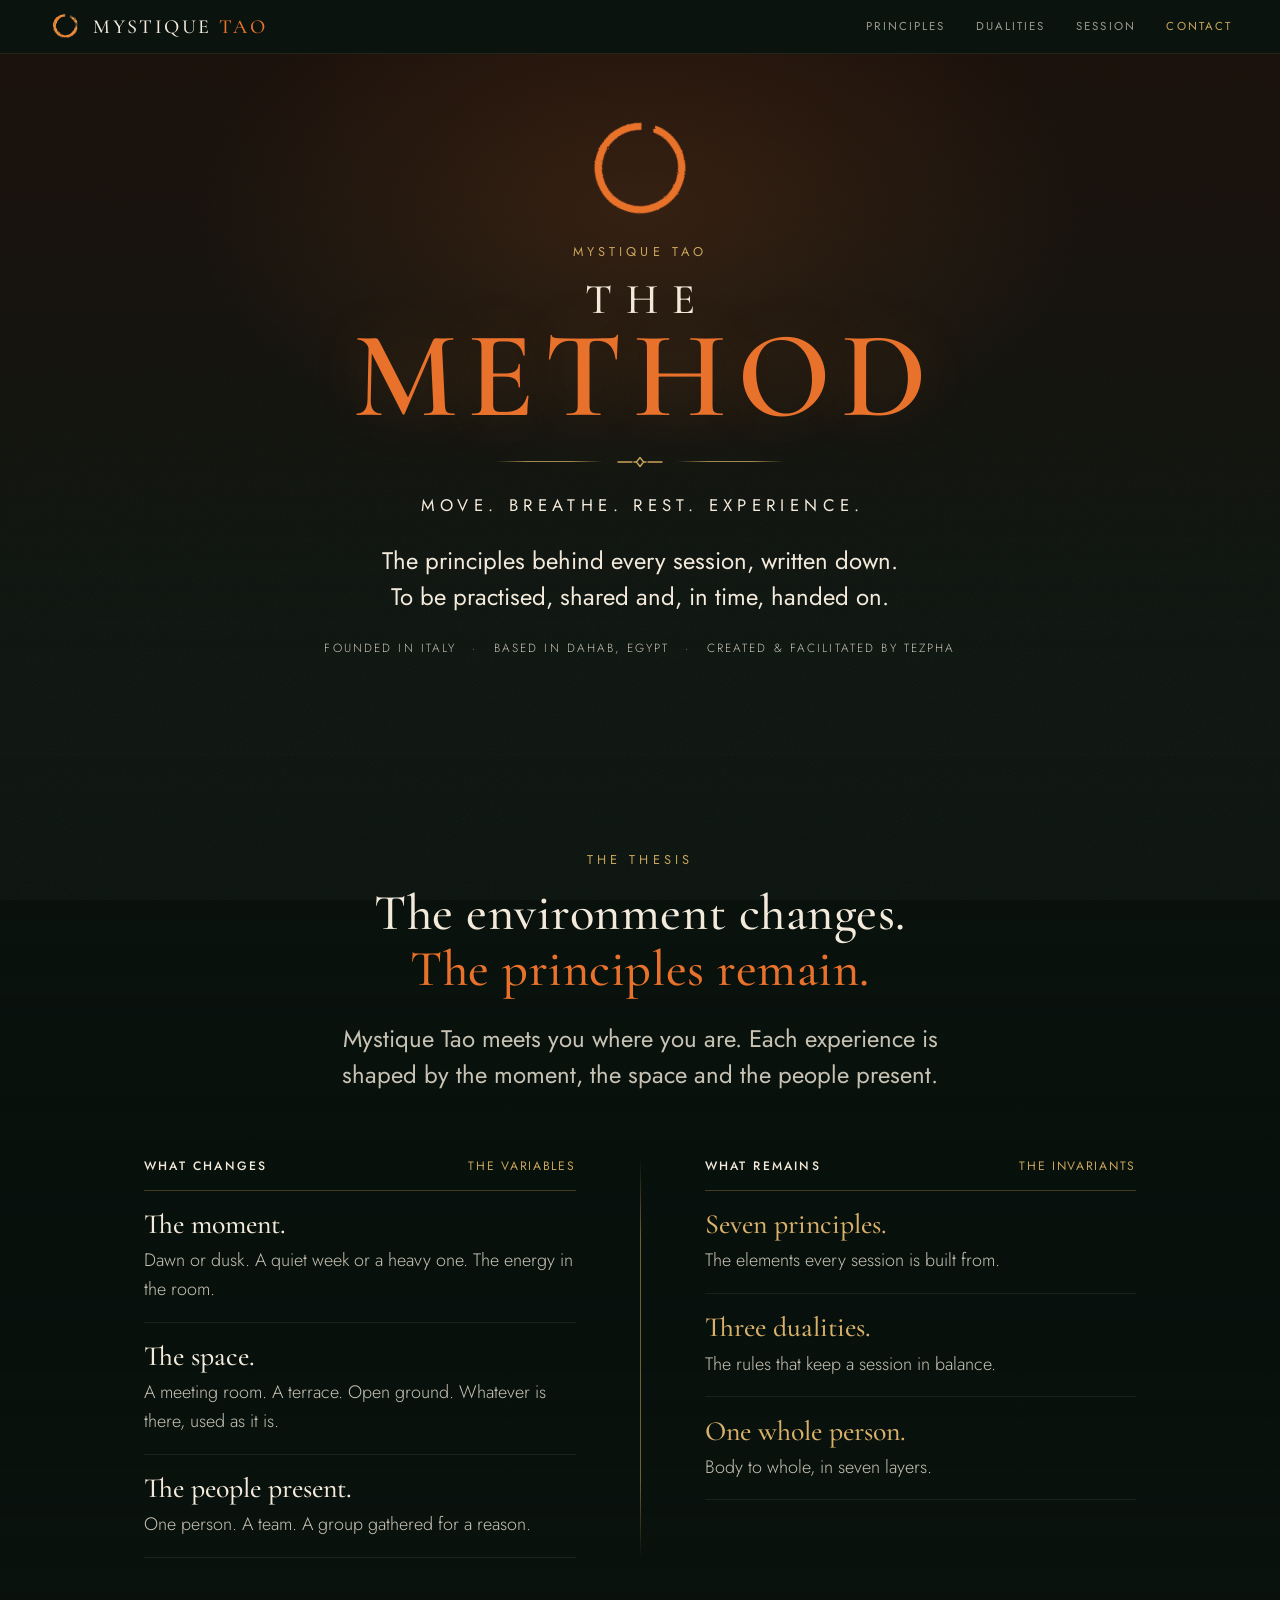
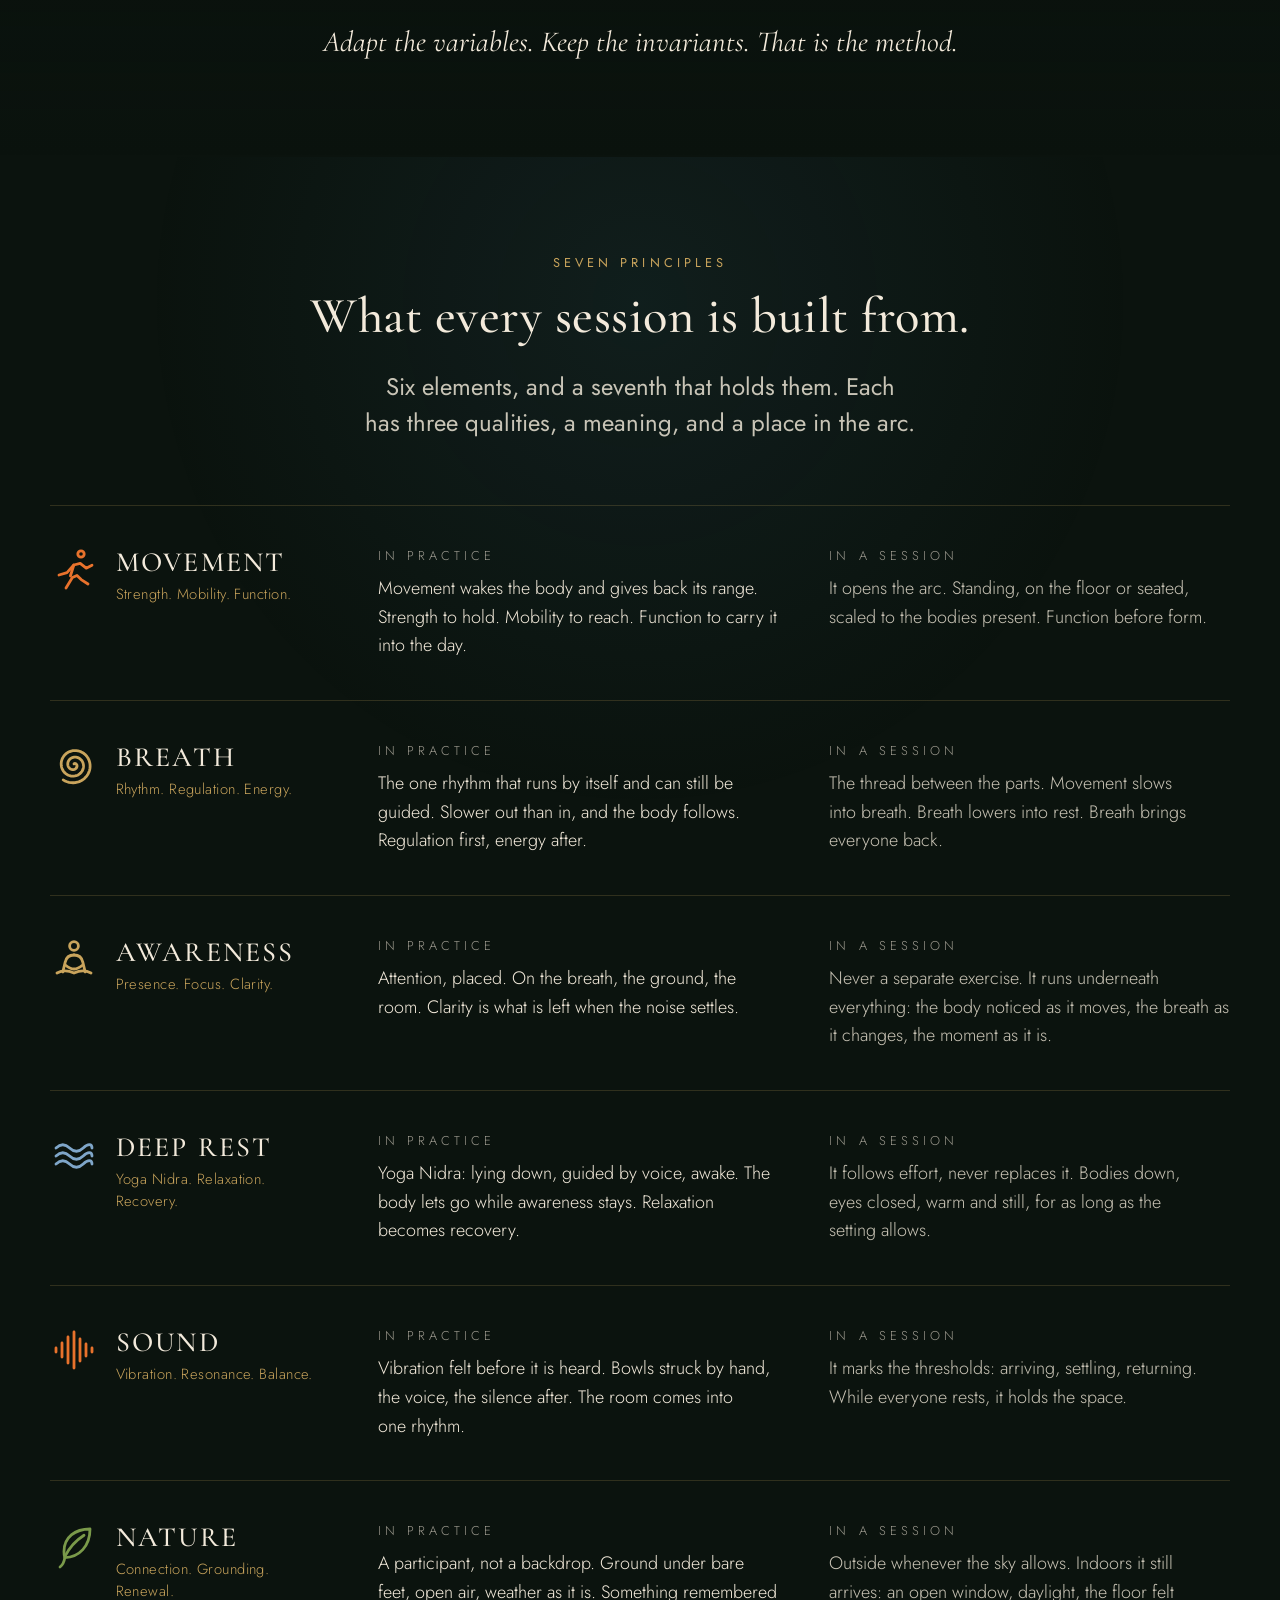
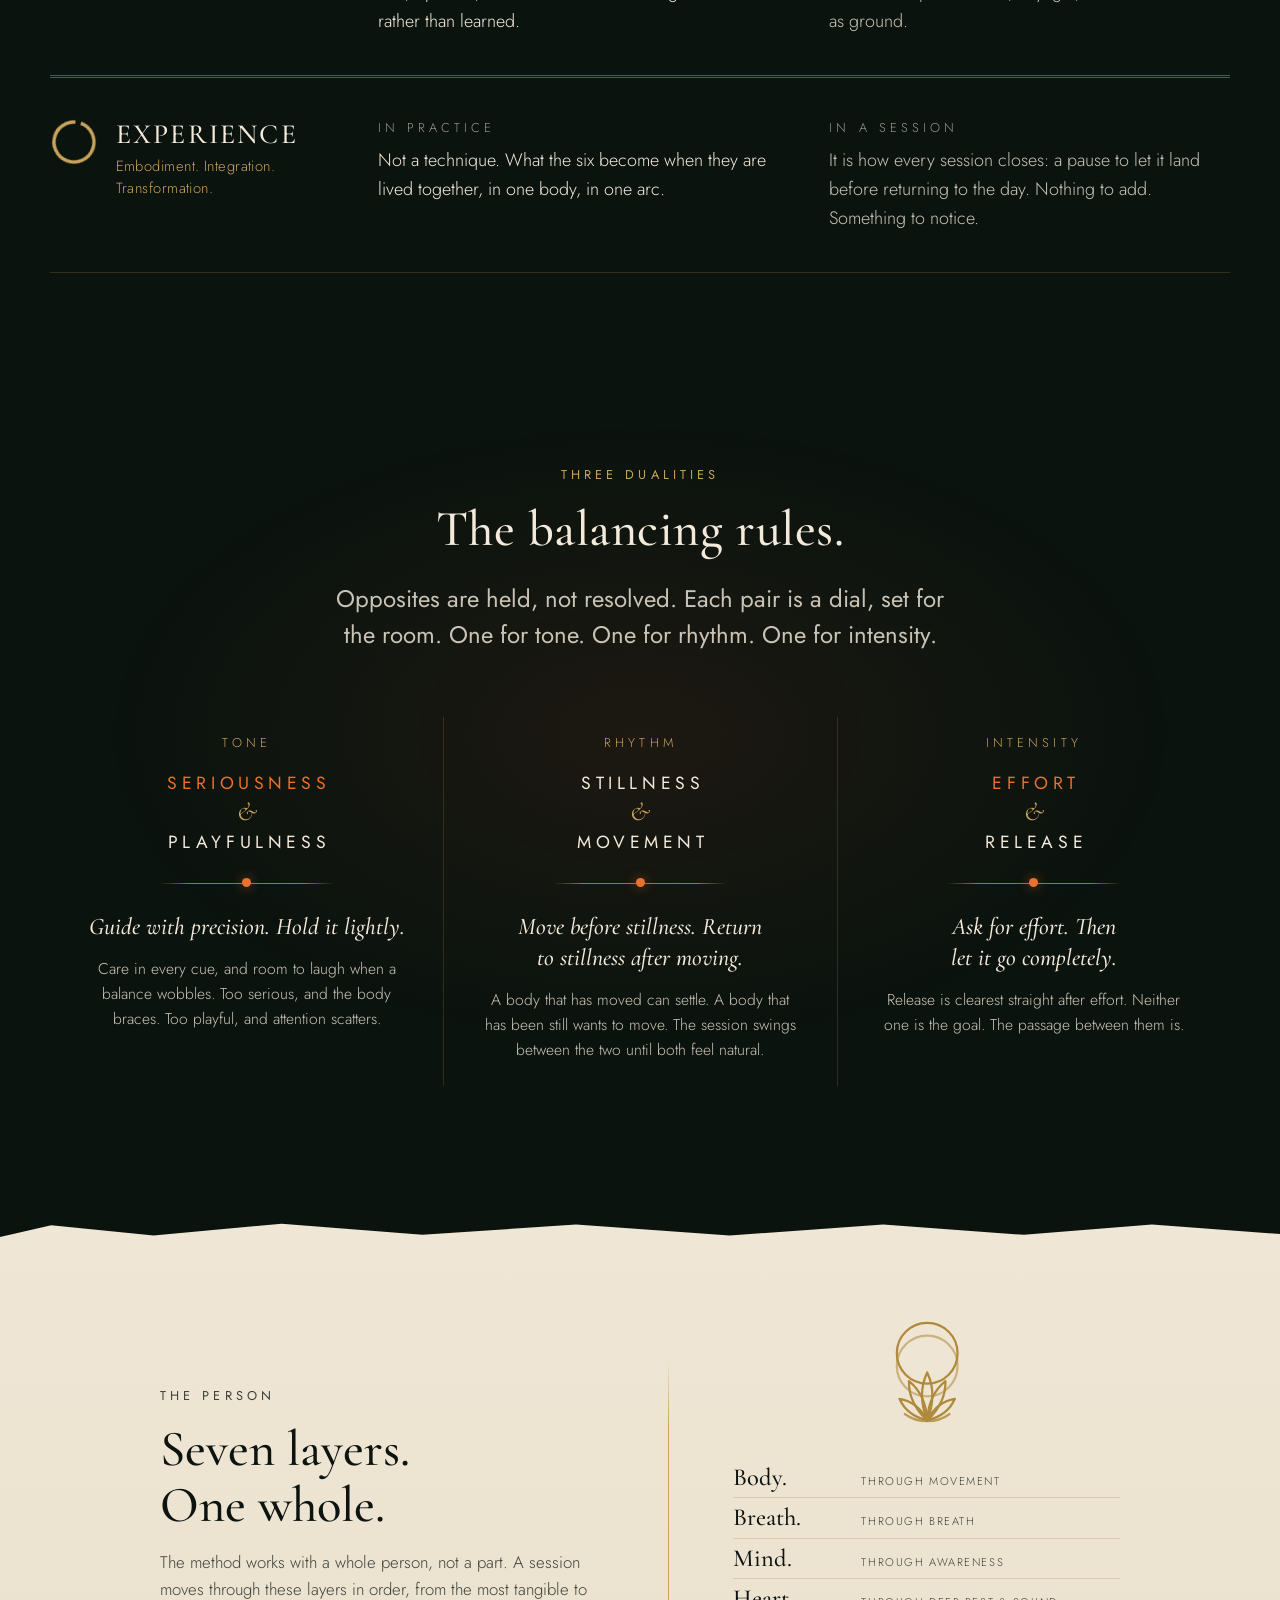
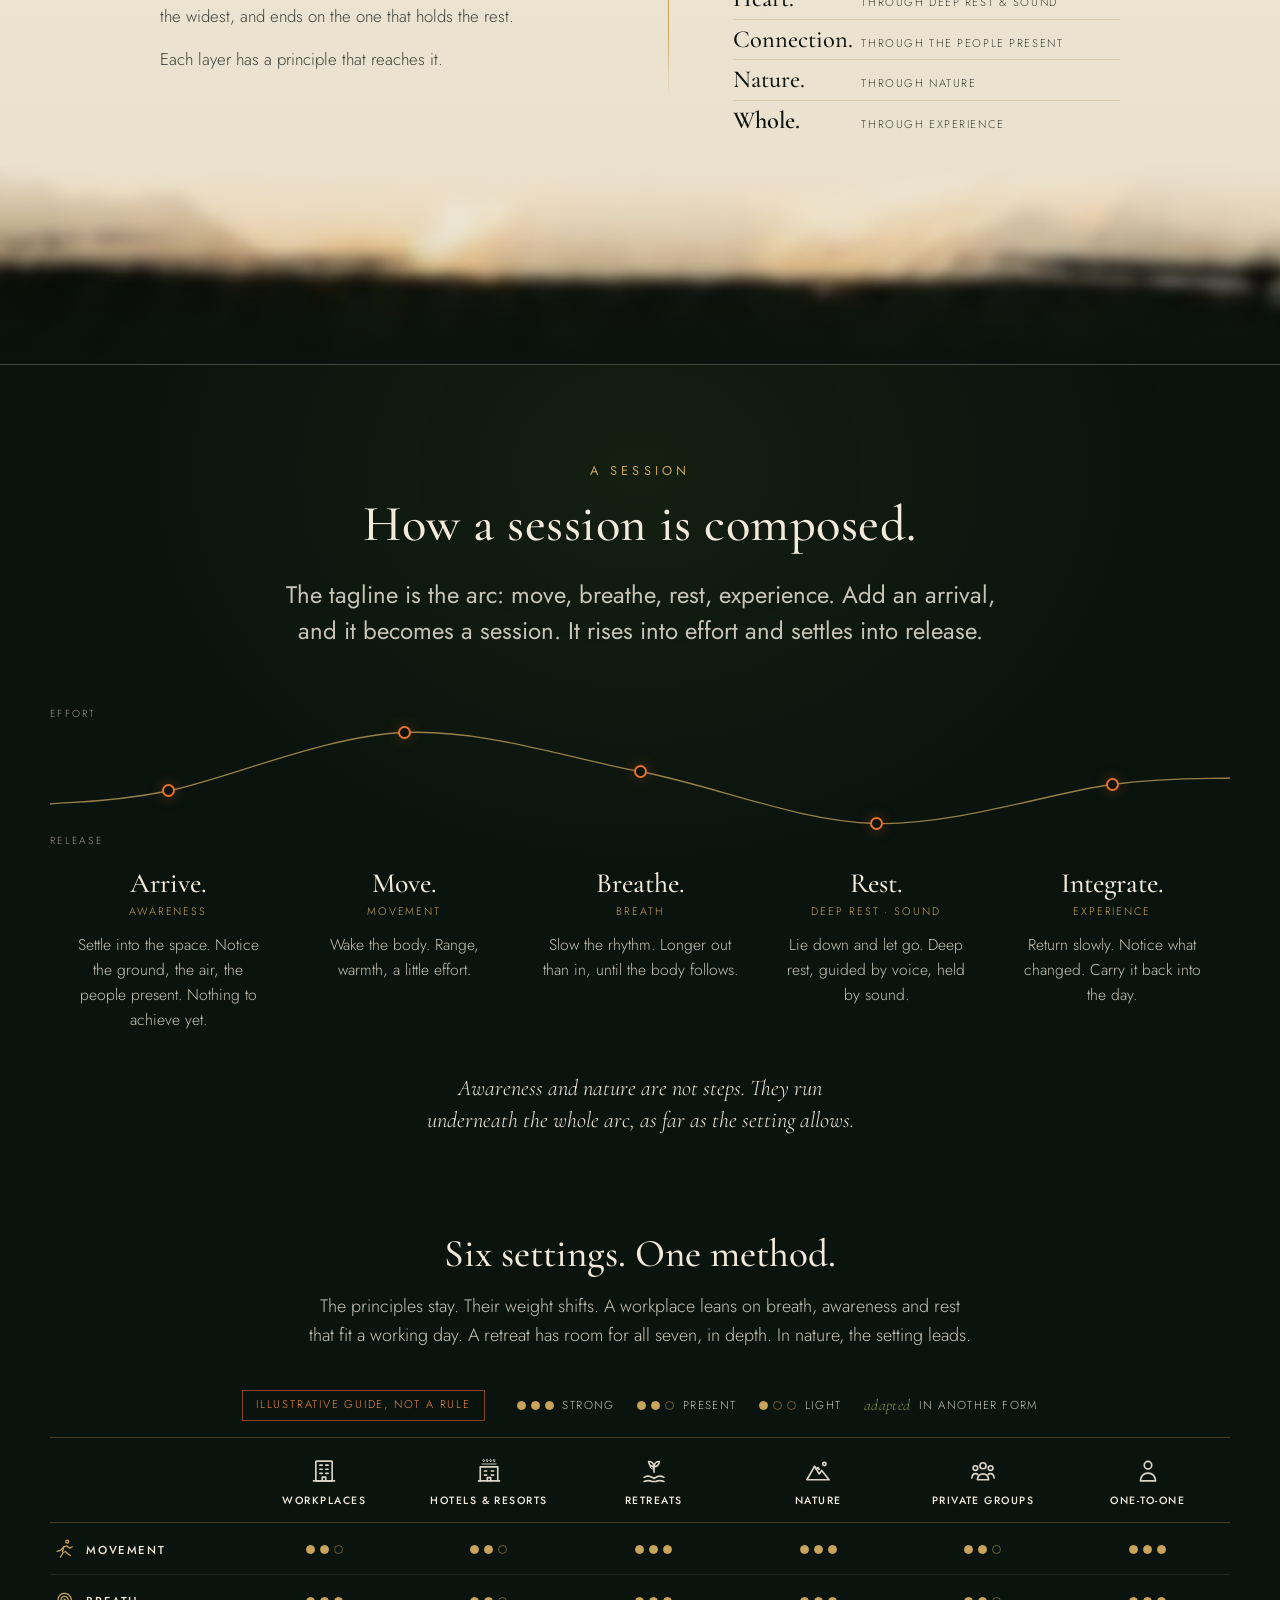
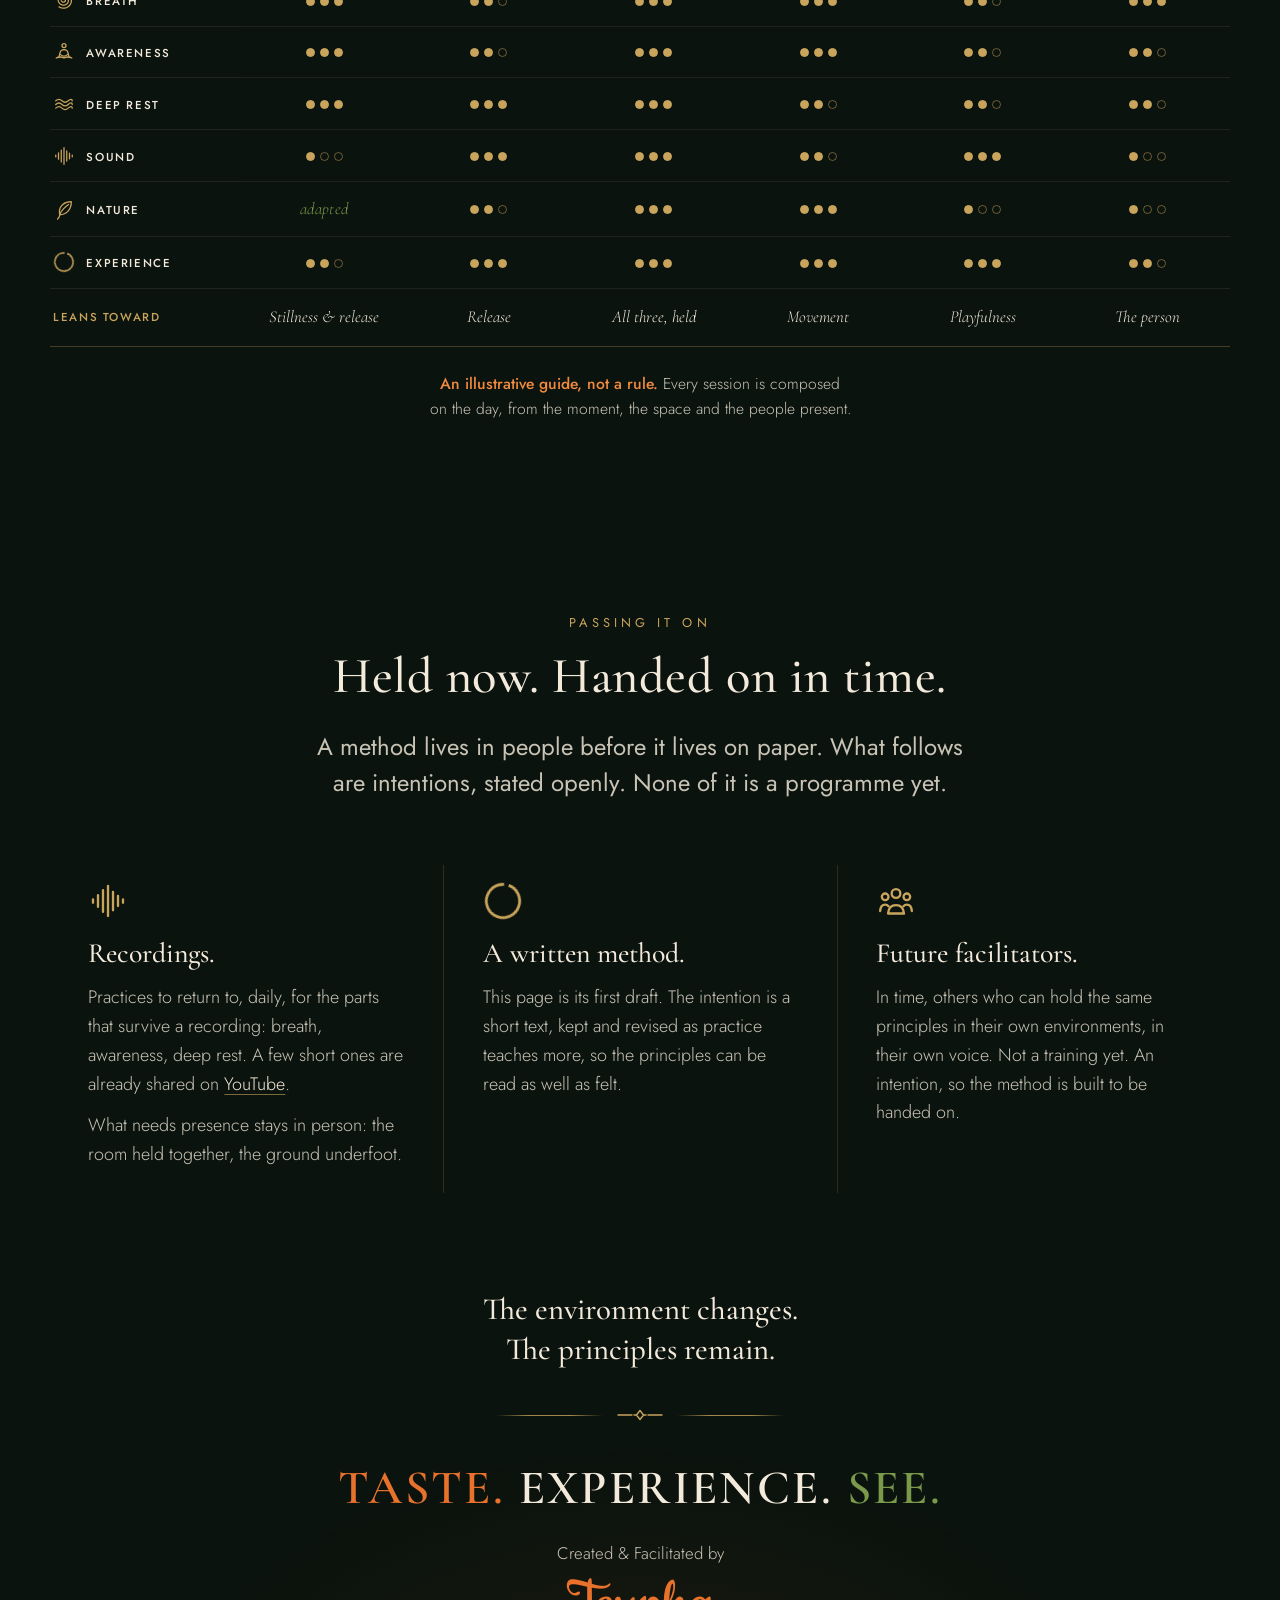
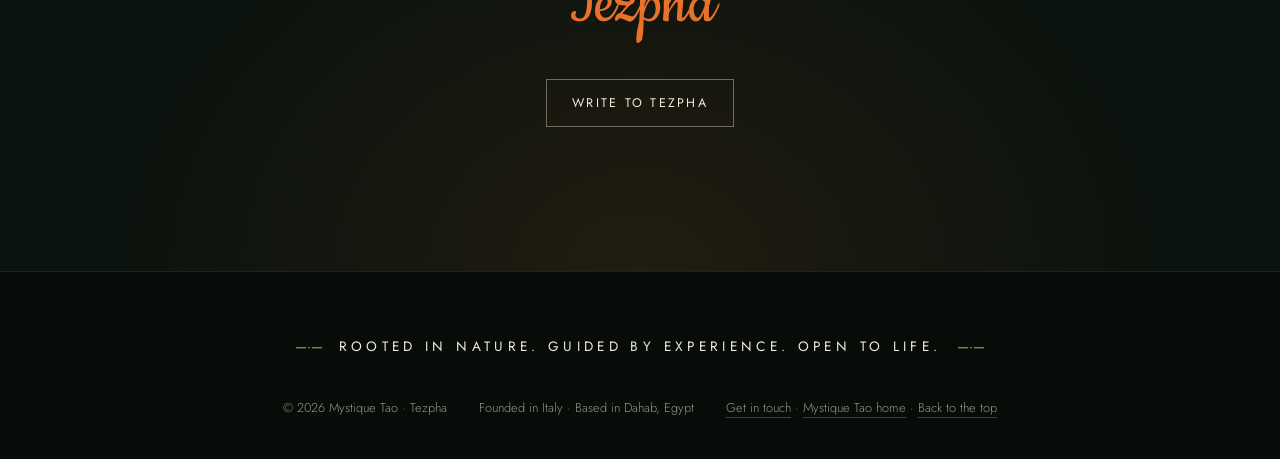
==== method.html @ 6bc9ceb0 "Add The Method page: principles, balancing rules, session arc, 7x6 guide Co-Authored-By: Claude Opus" ====
<!doctype html>
<html lang="en">
<head>
  <meta charset="utf-8">
  <meta name="viewport" content="width=device-width, initial-scale=1">
  <title>The Mystique Tao Method</title>
  <meta name="description" content="The Mystique Tao method: seven principles, three dualities, one whole person, and how a session is composed across six settings. Created and facilitated by Tezpha.">
  <meta name="theme-color" content="#0d1410">
  <link rel="canonical" href="https://the-yellow-thing.github.io/tezfa/method.html">
  <meta property="og:type" content="article">
  <meta property="og:title" content="The Mystique Tao Method">
  <meta property="og:description" content="The environment changes. The principles remain. Seven principles, three dualities, one whole person.">
  <meta property="og:image" content="https://the-yellow-thing.github.io/tezfa/assets/img/teaser-poster.jpg">
  <meta property="og:image:alt" content="Mystique Tao teaser poster: Move. Breathe. Rest. Experience.">
  <meta property="og:url" content="https://the-yellow-thing.github.io/tezfa/method.html">
  <meta name="twitter:card" content="summary_large_image">
  <link rel="icon" href="assets/img/enso-mark.png" type="image/png">
  <link rel="apple-touch-icon" href="assets/img/enso-mark.png">
  <link rel="preconnect" href="https://fonts.googleapis.com">
  <link rel="preconnect" href="https://fonts.gstatic.com" crossorigin>
  <link rel="stylesheet" href="https://fonts.googleapis.com/css2?family=Cormorant+Garamond:ital,wght@0,400;0,500;0,600;1,400;1,500&family=Jost:wght@300;400;500&family=Cookie&display=swap">
  <link rel="stylesheet" href="assets/tokens.css">
  <link rel="stylesheet" href="assets/css/site.css">
  <link rel="stylesheet" href="assets/css/method.css">
</head>
<body class="page-method">
<svg xmlns="http://www.w3.org/2000/svg" class="sprite" aria-hidden="true" focusable="false">
  <defs>
    <filter id="enso-brush" x="-10%" y="-10%" width="120%" height="120%"><feTurbulence type="fractalNoise" baseFrequency=".9" numOctaves="2" seed="3" result="n"/><feDisplacementMap in="SourceGraphic" in2="n" scale="5" xChannelSelector="R" yChannelSelector="G"/></filter>
    <!-- Mystique Tao line-icon set. 24x24 grid, 1.4px strokes, currentColor. Thin, calm, hand-drawn-adjacent. -->
    <style>.i{fill:none;stroke:currentColor;stroke-width:1.4;stroke-linecap:round;stroke-linejoin:round}</style>
  </defs>
  <!-- Logo mark: the poster's enso — a near-uniform dry-brush ring, blunt ends, short gap at 12–1 o'clock -->
  <symbol id="enso-mark" viewBox="0 0 240 240">
    <circle cx="120" cy="120" r="100" fill="none" stroke="currentColor" stroke-width="17" stroke-linecap="butt" stroke-dasharray="596 100" transform="rotate(-70 120 120)" filter="url(#enso-brush)"/>
  </symbol>
  <!-- Photo ring: the tapered brush stroke painted around the three photographs -->
  <symbol id="enso-shape" viewBox="0 0 240 240">
    <path d="M166.8 32.0 L169.4 32.4 L171.9 33.2 L174.4 34.0 L176.9 35.0 L179.3 36.0 L181.7 37.1 L184.1 38.3 L186.5 39.5 L188.8 40.9 L190.9 42.5 L193.0 44.1 L195.0 45.9 L197.0 47.7 L198.9 49.5 L200.8 51.4 L202.7 53.4 L204.4 55.4 L206.2 57.4 L207.8 59.6 L209.4 61.7 L211.0 63.9 L212.5 66.2 L213.9 68.5 L215.3 70.8 L216.6 73.2 L217.8 75.6 L219.0 78.0 L220.1 80.5 L221.1 83.0 L222.1 85.6 L223.0 88.1 L223.8 90.7 L224.5 93.4 L225.2 96.0 L225.8 98.6 L226.4 101.3 L226.8 104.0 L227.2 106.7 L227.6 109.4 L227.9 112.1 L228.1 114.8 L228.2 117.6 L228.3 120.3 L228.4 123.0 L228.4 125.8 L228.3 128.5 L228.2 131.2 L228.0 134.0 L227.8 136.7 L227.5 139.5 L227.2 142.2 L226.9 145.0 L226.4 147.7 L225.9 150.5 L225.4 153.2 L224.8 156.0 L224.1 158.7 L223.4 161.4 L222.5 164.1 L221.6 166.8 L220.7 169.5 L219.6 172.1 L218.5 174.7 L217.2 177.3 L215.9 179.8 L214.5 182.3 L213.0 184.7 L211.4 187.1 L209.7 189.4 L207.9 191.6 L206.0 193.8 L204.1 195.9 L202.0 197.9 L199.9 199.8 L197.7 201.7 L195.5 203.4 L193.2 205.1 L190.8 206.7 L188.4 208.2 L186.0 209.6 L183.5 210.9 L181.0 212.2 L178.4 213.4 L175.9 214.5 L173.3 215.6 L170.7 216.6 L168.1 217.5 L165.5 218.4 L162.8 219.2 L160.2 220.0 L157.6 220.8 L155.0 221.5 L152.3 222.1 L149.7 222.7 L147.1 223.3 L144.4 223.9 L141.8 224.4 L139.1 224.9 L136.5 225.3 L133.8 225.7 L131.2 226.0 L128.5 226.3 L125.8 226.6 L123.1 226.8 L120.4 226.9 L117.7 227.0 L115.0 227.0 L112.3 226.9 L109.6 226.8 L106.9 226.6 L104.2 226.4 L101.5 226.0 L98.8 225.6 L96.1 225.1 L93.5 224.6 L90.8 223.9 L88.2 223.2 L85.6 222.4 L83.0 221.6 L80.4 220.6 L77.9 219.6 L75.4 218.6 L72.9 217.4 L70.5 216.2 L68.0 215.0 L65.7 213.7 L63.3 212.3 L61.0 210.8 L58.7 209.3 L56.5 207.7 L54.3 206.1 L52.1 204.4 L50.0 202.7 L47.9 200.9 L45.9 199.1 L43.9 197.2 L42.0 195.2 L40.1 193.2 L38.3 191.2 L36.6 189.1 L34.9 187.0 L33.2 184.8 L31.7 182.5 L30.2 180.3 L28.7 178.0 L27.3 175.6 L26.0 173.2 L24.7 170.8 L23.5 168.4 L22.3 165.9 L21.3 163.4 L20.2 160.9 L19.3 158.4 L18.3 155.8 L17.5 153.2 L16.7 150.6 L15.9 148.0 L15.2 145.4 L14.5 142.8 L13.9 140.1 L13.4 137.4 L12.9 134.7 L12.4 132.0 L12.0 129.3 L11.7 126.6 L11.4 123.9 L11.2 121.2 L11.0 118.4 L11.0 115.7 L10.9 112.9 L11.0 110.1 L11.1 107.4 L11.4 104.6 L11.7 101.9 L12.1 99.1 L12.6 96.4 L13.1 93.7 L13.8 91.0 L14.6 88.3 L15.5 85.7 L16.4 83.1 L17.5 80.5 L18.6 78.0 L19.9 75.5 L21.2 73.1 L22.6 70.7 L24.1 68.4 L25.6 66.1 L27.3 63.9 L29.0 61.7 L30.7 59.6 L32.5 57.5 L34.4 55.5 L36.3 53.6 L38.2 51.7 L40.2 49.9 L42.2 48.1 L44.3 46.4 L46.4 44.7 L48.5 43.0 L50.6 41.5 L52.7 39.9 L54.9 38.4 L57.1 36.9 L59.1 35.2 L61.5 34.0 L63.9 32.9 L66.3 31.8 L68.6 30.7 L71.1 29.7 L73.5 28.7 L75.9 27.8 L78.3 27.0 L80.8 26.2 L83.3 25.4 L85.7 24.8 L88.2 24.2 L90.7 23.7 L93.3 23.3 L95.8 23.1 L95.9 23.5 L93.7 24.8 L91.4 25.9 L89.2 27.1 L87.0 28.2 L84.8 29.5 L82.7 30.8 L80.6 32.1 L78.6 33.5 L76.6 34.9 L74.7 36.3 L72.7 37.8 L70.9 39.3 L69.0 40.9 L67.2 42.5 L65.5 44.1 L63.4 45.3 L61.6 46.8 L59.8 48.3 L58.0 49.8 L56.2 51.4 L54.5 53.0 L52.7 54.6 L51.0 56.2 L49.4 57.9 L47.7 59.7 L46.1 61.4 L44.6 63.2 L43.0 65.0 L41.5 66.9 L40.1 68.8 L38.7 70.8 L37.4 72.8 L36.1 74.8 L34.9 76.9 L33.8 79.0 L32.7 81.2 L31.7 83.4 L30.8 85.6 L30.0 87.9 L29.3 90.2 L28.6 92.5 L28.0 94.8 L27.5 97.2 L27.1 99.6 L26.8 102.0 L26.5 104.3 L26.3 106.7 L26.2 109.1 L26.2 111.5 L26.2 113.9 L26.3 116.3 L26.4 118.6 L26.6 121.0 L26.8 123.3 L27.1 125.7 L27.5 128.0 L27.9 130.3 L28.3 132.6 L28.8 134.9 L29.3 137.2 L29.8 139.5 L30.4 141.7 L31.0 143.9 L31.7 146.2 L32.4 148.4 L33.2 150.6 L33.9 152.8 L34.8 154.9 L35.7 157.1 L36.6 159.2 L37.6 161.3 L38.6 163.4 L39.7 165.5 L40.8 167.5 L42.0 169.5 L43.3 171.5 L44.5 173.4 L45.9 175.3 L47.3 177.2 L48.7 179.0 L50.3 180.8 L51.8 182.5 L53.4 184.2 L55.1 185.9 L56.7 187.5 L58.5 189.1 L60.3 190.6 L62.1 192.0 L63.9 193.5 L65.8 194.8 L67.7 196.1 L69.7 197.4 L71.7 198.6 L73.7 199.7 L75.8 200.8 L77.9 201.9 L80.0 202.9 L82.1 203.8 L84.2 204.6 L86.4 205.4 L88.6 206.2 L90.8 206.8 L93.1 207.4 L95.3 208.0 L97.6 208.4 L99.8 208.8 L102.1 209.2 L104.4 209.4 L106.7 209.6 L109.0 209.7 L111.3 209.8 L113.5 209.8 L115.8 209.7 L118.1 209.6 L120.4 209.5 L122.6 209.2 L124.8 209.0 L127.1 208.7 L129.3 208.3 L131.5 207.9 L133.7 207.5 L135.9 207.0 L138.1 206.5 L140.2 206.0 L142.4 205.5 L144.5 204.9 L146.7 204.3 L148.8 203.7 L151.0 203.0 L153.1 202.4 L155.3 201.7 L157.4 200.9 L159.5 200.2 L161.6 199.3 L163.7 198.5 L165.8 197.6 L167.9 196.6 L170.0 195.6 L172.0 194.6 L174.1 193.4 L176.1 192.2 L178.0 191.0 L179.9 189.7 L181.8 188.3 L183.6 186.8 L185.3 185.2 L187.0 183.6 L188.6 182.0 L190.2 180.2 L191.7 178.4 L193.1 176.6 L194.4 174.7 L195.7 172.7 L196.8 170.7 L197.9 168.6 L199.0 166.5 L199.9 164.4 L200.8 162.3 L201.6 160.1 L202.3 157.9 L203.0 155.7 L203.6 153.5 L204.2 151.3 L204.7 149.1 L205.2 146.8 L205.6 144.6 L206.0 142.4 L206.3 140.2 L206.6 138.0 L206.9 135.7 L207.1 133.5 L207.4 131.3 L207.6 129.1 L207.7 126.9 L207.9 124.7 L208.0 122.5 L208.0 120.2 L208.1 118.0 L208.1 115.8 L208.0 113.6 L208.0 111.3 L207.9 109.1 L207.7 106.9 L207.5 104.6 L207.2 102.4 L206.9 100.2 L206.6 97.9 L206.2 95.7 L205.7 93.5 L205.2 91.3 L204.6 89.1 L204.0 86.9 L203.3 84.7 L202.6 82.5 L201.8 80.4 L200.9 78.2 L200.0 76.1 L199.1 74.0 L198.1 71.9 L197.0 69.8 L195.9 67.7 L194.8 65.7 L193.6 63.7 L192.3 61.7 L191.0 59.7 L189.6 57.8 L188.2 55.9 L186.8 54.0 L185.3 52.2 L183.7 50.3 L182.1 48.6 L180.6 46.6 L179.1 44.7 L177.5 42.8 L175.8 41.0 L174.1 39.1 L172.3 37.4 L170.5 35.7 L168.6 34.0 L166.8 32.0Z" fill="currentColor" filter="url(#enso-brush)"/>
  </symbol>
  <!-- ===== Seven pillars ===== -->
  <symbol id="i-movement" viewBox="0 0 24 24">
    <g class="i">
      <circle cx="15.5" cy="4" r="1.6"/>
      <path d="M8 21l3.2-5.2 2.3-1.1 2.1 2.1L19 19"/>
      <path d="M4.5 14.5l4-1.2 3.4-3.8 3.2-.8 3 2.4L21 9.6"/>
      <path d="M11.9 9.5L10.2 15"/>
    </g>
  </symbol>
  <symbol id="i-breath" viewBox="0 0 24 24">
    <g class="i"><path d="M12.00 11.40 L12.08 11.34 L12.17 11.30 L12.27 11.26 L12.38 11.24 L12.50 11.24 L12.62 11.26 L12.75 11.29 L12.88 11.35 L13.00 11.43 L13.12 11.52 L13.22 11.64 L13.32 11.77 L13.40 11.92 L13.46 12.09 L13.50 12.27 L13.51 12.46 L13.51 12.66 L13.47 12.86 L13.41 13.06 L13.32 13.26 L13.20 13.46 L13.06 13.64 L12.89 13.81 L12.69 13.95 L12.48 14.08 L12.24 14.18 L11.98 14.26 L11.71 14.30 L11.43 14.31 L11.14 14.29 L10.85 14.23 L10.57 14.13 L10.29 13.99 L10.02 13.82 L9.78 13.62 L9.55 13.38 L9.35 13.11 L9.18 12.81 L9.04 12.48 L8.95 12.14 L8.89 11.78 L8.88 11.40 L8.91 11.03 L8.99 10.65 L9.11 10.27 L9.28 9.91 L9.50 9.57 L9.76 9.25 L10.07 8.95 L10.41 8.69 L10.78 8.47 L11.19 8.29 L11.62 8.16 L12.07 8.08 L12.53 8.06 L13.00 8.09 L13.48 8.17 L13.94 8.32 L14.39 8.52 L14.82 8.77 L15.22 9.08 L15.59 9.44 L15.92 9.85 L16.20 10.29 L16.43 10.78 L16.60 11.29 L16.71 11.83 L16.76 12.39 L16.74 12.95 L16.66 13.51 L16.51 14.07 L16.29 14.61 L16.00 15.13 L15.65 15.62 L15.25 16.07 L14.78 16.47 L14.27 16.82 L13.71 17.11 L13.12 17.34 L12.49 17.49 L11.85 17.57 L11.19 17.58 L10.53 17.51 L9.88 17.36 L9.24 17.13 L8.63 16.82 L8.05 16.44 L7.51 15.99 L7.03 15.48 L6.60 14.90 L6.24 14.28 L5.96 13.61 L5.75 12.90 L5.63 12.17 L5.59 11.42 L5.64 10.67 L5.78 9.92 L6.01 9.18 L6.33 8.47 L6.73 7.80 L7.21 7.17 L7.77 6.59 L8.39 6.09 L9.08 5.65 L9.82 5.30 L10.60 5.03 L11.42 4.85 L12.26 4.77 L13.11 4.79 L13.96 4.91 L14.79 5.13 L15.60 5.45 L16.38 5.86 L17.10 6.37 L17.77 6.96 L18.37 7.63 L18.89 8.37 L19.32 9.18 L19.66 10.03 L19.90 10.93 L20.03 11.86 L20.05 12.80 L19.97 13.74 L19.77 14.68 L19.46 15.59 L19.04 16.47 L18.52 17.30 L17.90 18.06 L17.19 18.76 L16.40 19.37 L15.54 19.89 L14.62 20.31 L13.64 20.61 L12.63 20.81 L11.60 20.88 L10.56 20.84 L9.52 20.67 L8.51 20.38 L7.53 19.97 L6.59 19.44"/></g>
  </symbol>
  <symbol id="i-awareness" viewBox="0 0 24 24">
    <g class="i">
      <circle cx="12" cy="5" r="2.2"/>
      <path d="M12 9.5c-2.6 0-4 1.6-4.4 3.6L6.4 18"/>
      <path d="M12 9.5c2.6 0 4 1.6 4.4 3.6l1.2 4.9"/>
      <path d="M3.5 18.5c2.4-1.3 5.6-1.3 8.5 0 2.9-1.3 6.1-1.3 8.5 0"/>
      <path d="M7.8 14.6c1.4 1.2 2.9 1.9 4.2 1.9s2.8-.7 4.2-1.9"/>
    </g>
  </symbol>
  <symbol id="i-deeprest" viewBox="0 0 24 24">
    <g class="i">
      <path d="M3 8.5c2.3-2.2 4.5-2.2 6.8 0s4.5 2.2 6.8 0 4.4-2.2 4.4 0"/>
      <path d="M3 12.5c2.3-2.2 4.5-2.2 6.8 0s4.5 2.2 6.8 0 4.4-2.2 4.4 0"/>
      <path d="M3 16.5c2.3-2.2 4.5-2.2 6.8 0s4.5 2.2 6.8 0 4.4-2.2 4.4 0"/>
    </g>
  </symbol>
  <symbol id="i-sound" viewBox="0 0 24 24">
    <g class="i">
      <path d="M3 11v2M6 8.5v7M9 5.5v13M12 3v18M15 6.5v11M18 9v6M21 11v2"/>
    </g>
  </symbol>
  <symbol id="i-nature" viewBox="0 0 24 24">
    <g class="i">
      <path d="M20 4c-7.5 0-13 4.2-13 11.2 0 1.1.1 2.1.4 3.1C14.6 18.1 20 12.6 20 4z"/>
      <path d="M7.4 18.3C7 21 6.3 22 5 23"/>
      <path d="M7.6 17.5c2-4.1 5.2-7.7 9.4-10.4"/>
    </g>
  </symbol>

  <!-- ===== Six contexts ===== -->
  <symbol id="i-workplaces" viewBox="0 0 24 24">
    <g class="i">
      <rect x="5" y="3.5" width="14" height="17" rx=".6"/>
      <path d="M3 20.5h18"/>
      <path d="M8.5 7h2M13.5 7h2M8.5 10.5h2M13.5 10.5h2M8.5 14h2M13.5 14h2"/>
      <path d="M10.5 20.5v-3.2h3v3.2"/>
    </g>
  </symbol>
  <symbol id="i-hotels" viewBox="0 0 24 24">
    <g class="i">
      <path d="M4.5 20.5V8.5h15v12"/>
      <path d="M3 20.5h18"/>
      <path d="M8 12h2M14 12h2M8 15.5h2M14 15.5h2"/>
      <path d="M10.5 20.5v-2.8h3v2.8"/>
      <path d="M7.5 2.2l0.7 1.0l-0.7 1.0l-0.7 -1.0z M10.5 2.2l0.7 1.0l-0.7 1.0l-0.7 -1.0z M13.5 2.2l0.7 1.0l-0.7 1.0l-0.7 -1.0z M16.5 2.2l0.7 1.0l-0.7 1.0l-0.7 -1.0z" stroke-width=".8"/>
      <path d="M6 6h12" stroke-width=".8"/>
    </g>
  </symbol>
  <symbol id="i-retreats" viewBox="0 0 24 24">
    <g class="i">
      <path d="M12 13V8.2"/>
      <path d="M12 8.2c-2.6 0-4.3-1.7-4.6-4.3C10 3.9 11.7 5.6 12 8.2z"/>
      <path d="M12 8.2c2.6 0 4.3-1.7 4.6-4.3C14 3.9 12.3 5.6 12 8.2z"/>
      <path d="M12 10.5c-1.8-.1-3.1-1.1-3.5-3 1.8.1 3.1 1.1 3.5 3z" stroke-width=".9"/>
      <path d="M3.5 17.5c2.2-1.3 3.6-1.5 5.3-.7l3.2 1.5"/>
      <path d="M20.5 17.5c-2.2-1.3-3.6-1.5-5.3-.7l-3.2 1.5"/>
      <path d="M3.5 21c2.5-1 4.5-1 7 0h3c2.5-1 4.5-1 7 0"/>
    </g>
  </symbol>
  <symbol id="i-mountains" viewBox="0 0 24 24">
    <g class="i">
      <path d="M2.5 19.5L9 8l4 6.5 2.2-3 6.3 8z"/>
      <path d="M9 8l1.4 2.2L12 9l1 1.7"/>
      <circle cx="17.5" cy="6" r="1.4"/>
    </g>
  </symbol>
  <symbol id="i-groups" viewBox="0 0 24 24">
    <g class="i">
      <circle cx="12" cy="7.5" r="2.6"/>
      <circle cx="5.5" cy="9.5" r="2"/>
      <circle cx="18.5" cy="9.5" r="2"/>
      <path d="M7.2 19.5c.3-3.2 2.1-5 4.8-5s4.5 1.8 4.8 5z"/>
      <path d="M2.5 18c.2-2.4 1.4-3.8 3-3.8.8 0 1.5.3 2 .9"/>
      <path d="M21.5 18c-.2-2.4-1.4-3.8-3-3.8-.8 0-1.5.3-2 .9"/>
    </g>
  </symbol>
  <symbol id="i-one" viewBox="0 0 24 24">
    <g class="i">
      <circle cx="12" cy="7" r="3.2"/>
      <path d="M5.5 20.5c.4-4.3 3-6.7 6.5-6.7s6.1 2.4 6.5 6.7z"/>
    </g>
  </symbol>

  <!-- ===== Emblems ===== -->
  <symbol id="i-lotus" viewBox="0 0 64 72">
    <g class="i" stroke-width="1.1">
      <circle cx="32" cy="22" r="19"/>
      <circle cx="32" cy="30" r="19" opacity=".55"/>
      <path d="M32.0 64.0 Q38.5 47.5 32.0 34.0 Q25.5 47.5 32.0 64.0"/><path d="M32.0 64.0 Q31.2 48.0 20.6 39.5 Q20.3 53.1 32.0 64.0"/><path d="M32.0 64.0 Q43.7 53.1 43.4 39.5 Q32.8 48.0 32.0 64.0"/><path d="M32.0 64.0 Q25.9 52.2 14.7 50.5 Q19.1 60.9 32.0 64.0"/><path d="M32.0 64.0 Q44.9 60.9 49.3 50.5 Q38.1 52.2 32.0 64.0"/>
      <path d="M18 60c4 3 9 4.5 14 4.5S42 63 46 60" opacity=".8"/>
    </g>
  </symbol>
  <symbol id="i-ornament" viewBox="0 0 48 12">
    <g class="i" stroke-width="1">
      <path d="M2 6h14M32 6h14"/>
      <path d="M24 1.5l3.5 4.5L24 10.5 20.5 6z"/>
      <path d="M18 6h2M28 6h2"/>
    </g>
  </symbol>

  <!-- ===== Contact ===== -->
  <symbol id="i-instagram" viewBox="0 0 24 24">
    <g class="i">
      <rect x="3.5" y="3.5" width="17" height="17" rx="4.5"/>
      <circle cx="12" cy="12" r="3.8"/>
      <circle cx="17" cy="7" r=".7" fill="currentColor" stroke="none"/>
    </g>
  </symbol>
  <symbol id="i-whatsapp" viewBox="0 0 24 24">
    <g class="i">
      <path d="M4.2 19.8l1.2-3.9A8.3 8.3 0 1 1 8.6 19z"/>
      <path d="M9.2 8.6c.2-.5.5-.5.8-.5h.5c.2 0 .4.1.5.4l.6 1.5c.1.2 0 .4-.1.6l-.5.6c.6 1.2 1.5 2.1 2.7 2.7l.6-.5c.2-.2.4-.2.6-.1l1.5.6c.3.1.4.3.4.5v.6c0 .3-.1.6-.5.8-1.9 1.1-6.8-2.6-7.6-6.3-.1-.4 0-.7.5-.9z"/>
    </g>
  </symbol>
  <symbol id="i-mail" viewBox="0 0 24 24">
    <g class="i">
      <rect x="3" y="5.5" width="18" height="13" rx="1.5"/>
      <path d="M3.5 7l8.5 6 8.5-6"/>
    </g>
  </symbol>
</svg>

<a class="skip" href="#main">Skip to content</a>

<header class="nav" id="top">
  <a class="nav__brand" href="index.html" aria-label="Mystique Tao, home">
    <img class="nav__mark" src="assets/img/enso-mark.png" width="34" height="34" alt="">
    <span class="nav__word">Mystique <em>Tao</em></span>
  </a>
  <nav class="nav__links" aria-label="On this page">
    <a href="#principles">Principles</a>
    <a href="#dualities">Dualities</a>
    <a href="#session">Session</a>
    <a href="index.html#contact" class="nav__cta">Contact</a>
  </nav>
</header>

<main id="main" tabindex="-1">

  <!-- ========================= MASTHEAD ========================= -->
  <section class="m-mast" aria-labelledby="method-title">
    <div class="m-mast__inner">
      <div class="m-mast__enso breathes" aria-hidden="true">
        <svg viewBox="0 0 240 240" class="enso"><use href="#enso-mark"/></svg>
      </div>
      <p class="eyebrow">Mystique Tao</p>
      <h1 class="m-title" id="method-title">
        <span class="m-title__the">The</span>
        <span class="m-title__method">Method</span>
      </h1>
      <div class="rule-ornament" aria-hidden="true"><span></span><svg class="rule-ornament__mark"><use href="#i-ornament"/></svg><span></span></div>
      <p class="tagline">Move. Breathe. Rest. Experience.</p>
      <p class="m-mast__lead">The principles behind every session, written down. To be practised, shared and, in time, handed on.</p>
      <ul class="m-facts" role="list">
        <li>Founded in Italy</li>
        <li>Based in Dahab, Egypt</li>
        <li>Created &amp; facilitated by Tezpha</li>
      </ul>
    </div>
  </section>

  <!-- ========================= 1. THESIS ========================= -->
  <section class="m-section m-thesis" id="thesis" aria-labelledby="thesis-title">
    <div class="section__head">
      <p class="eyebrow">The thesis</p>
      <h2 class="h2" id="thesis-title">The environment changes.<br><em>The principles remain.</em></h2>
      <p class="section__lead">Mystique Tao meets you where you are. Each experience is shaped by the moment, the space and the people present.</p>
    </div>

    <div class="m-thesis__grid">
      <div class="m-thesis__col">
        <h3 class="m-kicker">What changes <span>The variables</span></h3>
        <dl class="m-defs">
          <div><dt>The moment.</dt><dd>Dawn or dusk. A quiet week or a heavy one. The energy in the room.</dd></div>
          <div><dt>The space.</dt><dd>A meeting room. A terrace. Open ground. Whatever is there, used as it is.</dd></div>
          <div><dt>The people present.</dt><dd>One person. A team. A group gathered for a reason.</dd></div>
        </dl>
      </div>
      <div class="m-thesis__rule" aria-hidden="true"></div>
      <div class="m-thesis__col m-thesis__col--remain">
        <h3 class="m-kicker">What remains <span>The invariants</span></h3>
        <dl class="m-defs">
          <div><dt>Seven principles.</dt><dd>The elements every session is built from.</dd></div>
          <div><dt>Three dualities.</dt><dd>The rules that keep a session in balance.</dd></div>
          <div><dt>One whole person.</dt><dd>Body to whole, in seven layers.</dd></div>
        </dl>
      </div>
    </div>
    <p class="m-thesis__close">Adapt the variables. Keep the invariants. That is the method.</p>
  </section>

  <!-- ========================= 2. SEVEN PRINCIPLES ========================= -->
  <section class="m-section m-principles" id="principles" aria-labelledby="principles-title">
    <div class="section__head">
      <p class="eyebrow">Seven principles</p>
      <h2 class="h2" id="principles-title">What every session is built from.</h2>
      <p class="section__lead">Six elements, and a seventh that holds them. Each has three qualities, a meaning, and a place in the arc.</p>
    </div>

    <ol class="m-plist" role="list">
      <li class="m-p m-p--movement">
        <div class="m-p__id">
          <svg class="m-p__icon" aria-hidden="true"><use href="#i-movement"/></svg>
          <h3 class="m-p__name">Movement</h3>
          <p class="m-p__triad">Strength. Mobility. Function.</p>
        </div>
        <div class="m-p__cell">
          <p class="m-p__label">In practice</p>
          <p class="m-p__text">Movement wakes the body and gives back its range. Strength to hold. Mobility to reach. Function to carry it into the day.</p>
        </div>
        <div class="m-p__cell">
          <p class="m-p__label">In a session</p>
          <p class="m-p__text m-p__text--soft">It opens the arc. Standing, on the floor or seated, scaled to the bodies present. Function before form.</p>
        </div>
      </li>
      <li class="m-p m-p--breath">
        <div class="m-p__id">
          <svg class="m-p__icon" aria-hidden="true"><use href="#i-breath"/></svg>
          <h3 class="m-p__name">Breath</h3>
          <p class="m-p__triad">Rhythm. Regulation. Energy.</p>
        </div>
        <div class="m-p__cell">
          <p class="m-p__label">In practice</p>
          <p class="m-p__text">The one rhythm that runs by itself and can still be guided. Slower out than in, and the body follows. Regulation first, energy after.</p>
        </div>
        <div class="m-p__cell">
          <p class="m-p__label">In a session</p>
          <p class="m-p__text m-p__text--soft">The thread between the parts. Movement slows into breath. Breath lowers into rest. Breath brings everyone back.</p>
        </div>
      </li>
      <li class="m-p m-p--awareness">
        <div class="m-p__id">
          <svg class="m-p__icon" aria-hidden="true"><use href="#i-awareness"/></svg>
          <h3 class="m-p__name">Awareness</h3>
          <p class="m-p__triad">Presence. Focus. Clarity.</p>
        </div>
        <div class="m-p__cell">
          <p class="m-p__label">In practice</p>
          <p class="m-p__text">Attention, placed. On the breath, the ground, the room. Clarity is what is left when the noise settles.</p>
        </div>
        <div class="m-p__cell">
          <p class="m-p__label">In a session</p>
          <p class="m-p__text m-p__text--soft">Never a separate exercise. It runs underneath everything: the body noticed as it moves, the breath as it changes, the moment as it is.</p>
        </div>
      </li>
      <li class="m-p m-p--rest">
        <div class="m-p__id">
          <svg class="m-p__icon" aria-hidden="true"><use href="#i-deeprest"/></svg>
          <h3 class="m-p__name">Deep Rest</h3>
          <p class="m-p__triad">Yoga Nidra. Relaxation. Recovery.</p>
        </div>
        <div class="m-p__cell">
          <p class="m-p__label">In practice</p>
          <p class="m-p__text">Yoga Nidra: lying down, guided by voice, awake. The body lets go while awareness stays. Relaxation becomes recovery.</p>
        </div>
        <div class="m-p__cell">
          <p class="m-p__label">In a session</p>
          <p class="m-p__text m-p__text--soft">It follows effort, never replaces it. Bodies down, eyes closed, warm and still, for as long as the setting allows.</p>
        </div>
      </li>
      <li class="m-p m-p--sound">
        <div class="m-p__id">
          <svg class="m-p__icon" aria-hidden="true"><use href="#i-sound"/></svg>
          <h3 class="m-p__name">Sound</h3>
          <p class="m-p__triad">Vibration. Resonance. Balance.</p>
        </div>
        <div class="m-p__cell">
          <p class="m-p__label">In practice</p>
          <p class="m-p__text">Vibration felt before it is heard. Bowls struck by hand, the voice, the silence after. The room comes into one rhythm.</p>
        </div>
        <div class="m-p__cell">
          <p class="m-p__label">In a session</p>
          <p class="m-p__text m-p__text--soft">It marks the thresholds: arriving, settling, returning. While everyone rests, it holds the space.</p>
        </div>
      </li>
      <li class="m-p m-p--nature">
        <div class="m-p__id">
          <svg class="m-p__icon" aria-hidden="true"><use href="#i-nature"/></svg>
          <h3 class="m-p__name">Nature</h3>
          <p class="m-p__triad">Connection. Grounding. Renewal.</p>
        </div>
        <div class="m-p__cell">
          <p class="m-p__label">In practice</p>
          <p class="m-p__text">A participant, not a backdrop. Ground under bare feet, open air, weather as it is. Something remembered rather than learned.</p>
        </div>
        <div class="m-p__cell">
          <p class="m-p__label">In a session</p>
          <p class="m-p__text m-p__text--soft">Outside whenever the sky allows. Indoors it still arrives: an open window, daylight, the floor felt as ground.</p>
        </div>
      </li>
      <li class="m-p m-p--experience">
        <div class="m-p__id">
          <svg class="m-p__icon" aria-hidden="true"><use href="#enso-mark"/></svg>
          <h3 class="m-p__name">Experience</h3>
          <p class="m-p__triad">Embodiment. Integration. Transformation.</p>
        </div>
        <div class="m-p__cell">
          <p class="m-p__label">In practice</p>
          <p class="m-p__text">Not a technique. What the six become when they are lived together, in one body, in one arc.</p>
        </div>
        <div class="m-p__cell">
          <p class="m-p__label">In a session</p>
          <p class="m-p__text m-p__text--soft">It is how every session closes: a pause to let it land before returning to the day. Nothing to add. Something to notice.</p>
        </div>
      </li>
    </ol>
  </section>

  <!-- ========================= 3. THREE DUALITIES ========================= -->
  <section class="m-section m-duals" id="dualities" aria-labelledby="dualities-title">
    <div class="section__head">
      <p class="eyebrow">Three dualities</p>
      <h2 class="h2" id="dualities-title">The balancing rules.</h2>
      <p class="section__lead">Opposites are held, not resolved. Each pair is a dial, set for the room. One for tone. One for rhythm. One for intensity.</p>
    </div>

    <ul class="m-duals__list" role="list">
      <li class="m-dual">
        <p class="m-dual__dial">Tone</p>
        <h3 class="m-dual__pair"><span class="duality__accent">Seriousness</span> <span class="m-dual__amp">&amp;</span> <span>Playfulness</span></h3>
        <span class="m-dual__scale" aria-hidden="true"><i></i></span>
        <p class="m-dual__rule">Guide with precision. Hold it lightly.</p>
        <p class="m-dual__text">Care in every cue, and room to laugh when a balance wobbles. Too serious, and the body braces. Too playful, and attention scatters.</p>
      </li>
      <li class="m-dual">
        <p class="m-dual__dial">Rhythm</p>
        <h3 class="m-dual__pair"><span>Stillness</span> <span class="m-dual__amp">&amp;</span> <span>Movement</span></h3>
        <span class="m-dual__scale" aria-hidden="true"><i></i></span>
        <p class="m-dual__rule">Move before stillness. Return to stillness after moving.</p>
        <p class="m-dual__text">A body that has moved can settle. A body that has been still wants to move. The session swings between the two until both feel natural.</p>
      </li>
      <li class="m-dual">
        <p class="m-dual__dial">Intensity</p>
        <h3 class="m-dual__pair"><span class="duality__accent">Effort</span> <span class="m-dual__amp">&amp;</span> <span>Release</span></h3>
        <span class="m-dual__scale" aria-hidden="true"><i></i></span>
        <p class="m-dual__rule">Ask for effort. Then let it go completely.</p>
        <p class="m-dual__text">Release is clearest straight after effort. Neither one is the goal. The passage between them is.</p>
      </li>
    </ul>
  </section>

  <!-- ========================= 4. THE PERSON (parchment) ========================= -->
  <section class="m-person" id="person" aria-labelledby="person-title">
    <div class="m-person__inner">
      <div class="m-person__text">
        <p class="eyebrow">The person</p>
        <h2 class="m-person__title" id="person-title">Seven layers. One whole.</h2>
        <p>The method works with a whole person, not a part. A session moves through these layers in order, from the most tangible to the widest, and ends on the one that holds the rest.</p>
        <p>Each layer has a principle that reaches it.</p>
      </div>
      <div class="m-person__rule" aria-hidden="true"></div>
      <div class="m-person__model">
        <svg class="m-person__lotus" aria-hidden="true"><use href="#i-lotus"/></svg>
        <ol class="m-layers" role="list">
          <li><span class="m-layers__word">Body.</span> <span class="m-layers__via">through movement</span></li>
          <li><span class="m-layers__word">Breath.</span> <span class="m-layers__via">through breath</span></li>
          <li><span class="m-layers__word">Mind.</span> <span class="m-layers__via">through awareness</span></li>
          <li><span class="m-layers__word">Heart.</span> <span class="m-layers__via">through deep rest &amp; sound</span></li>
          <li><span class="m-layers__word">Connection.</span> <span class="m-layers__via">through the people present</span></li>
          <li><span class="m-layers__word">Nature.</span> <span class="m-layers__via">through nature</span></li>
          <li class="m-layers__whole"><span class="m-layers__word">Whole.</span> <span class="m-layers__via">through experience</span></li>
        </ol>
      </div>
    </div>
    <div class="m-person__horizon" aria-hidden="true"></div>
  </section>

  <!-- ========================= 5. HOW A SESSION IS COMPOSED ========================= -->
  <section class="m-section m-session" id="session" aria-labelledby="session-title">
    <div class="section__head">
      <p class="eyebrow">A session</p>
      <h2 class="h2" id="session-title">How a session is composed.</h2>
      <p class="section__lead">The tagline is the arc: move, breathe, rest, experience. Add an arrival, and it becomes a session. It rises into effort and settles into release.</p>
    </div>

    <div class="m-arc">
      <div class="m-arc__curve" aria-hidden="true">
        <span class="m-arc__axis m-arc__axis--top">Effort</span>
        <span class="m-arc__axis m-arc__axis--bottom">Release</span>
        <svg viewBox="0 0 1000 160" preserveAspectRatio="none" focusable="false"><path d="M0 112 C16.7 109.3 50 110.7 100 96 C150 81.3 233.3 28 300 24 C366.7 20 433.3 53.3 500 72 C566.7 90.7 633.3 133.3 700 136 C766.7 138.7 850 97.3 900 88 C950 78.7 983.3 81.3 1000 80"/></svg>
        <span class="m-arc__pt" style="left:10%;top:60%"></span>
        <span class="m-arc__pt" style="left:30%;top:15%"></span>
        <span class="m-arc__pt" style="left:50%;top:45%"></span>
        <span class="m-arc__pt" style="left:70%;top:85%"></span>
        <span class="m-arc__pt" style="left:90%;top:55%"></span>
      </div>
      <ol class="m-steps" role="list">
        <li class="m-step">
          <h3 class="m-step__verb">Arrive.</h3>
          <p class="m-step__via">Awareness</p>
          <p class="m-step__text">Settle into the space. Notice the ground, the air, the people present. Nothing to achieve yet.</p>
        </li>
        <li class="m-step">
          <h3 class="m-step__verb">Move.</h3>
          <p class="m-step__via">Movement</p>
          <p class="m-step__text">Wake the body. Range, warmth, a little effort.</p>
        </li>
        <li class="m-step">
          <h3 class="m-step__verb">Breathe.</h3>
          <p class="m-step__via">Breath</p>
          <p class="m-step__text">Slow the rhythm. Longer out than in, until the body follows.</p>
        </li>
        <li class="m-step">
          <h3 class="m-step__verb">Rest.</h3>
          <p class="m-step__via">Deep Rest · Sound</p>
          <p class="m-step__text">Lie down and let go. Deep rest, guided by voice, held by sound.</p>
        </li>
        <li class="m-step">
          <h3 class="m-step__verb">Integrate.</h3>
          <p class="m-step__via">Experience</p>
          <p class="m-step__text">Return slowly. Notice what changed. Carry it back into the day.</p>
        </li>
      </ol>
      <p class="m-arc__note">Awareness and nature are not steps. They run underneath the whole arc, as far as the setting allows.</p>
    </div>

    <!-- ---- The 7 x 6 matrix ---- -->
    <div class="m-matrix">
      <h3 class="m-sub" id="matrix-title">Six settings. One method.</h3>
      <p class="m-matrix__lead">The principles stay. Their weight shifts. A workplace leans on breath, awareness and rest that fit a working day. A retreat has room for all seven, in depth. In nature, the setting leads.</p>

      <div class="m-guide">
        <p class="m-guide__badge">Illustrative guide, not a rule</p>
        <ul class="m-legend" role="list">
          <li><span class="m-dots" data-l="3" aria-hidden="true"><i></i><i></i><i></i></span> Strong</li>
          <li><span class="m-dots" data-l="2" aria-hidden="true"><i></i><i></i><i></i></span> Present</li>
          <li><span class="m-dots" data-l="1" aria-hidden="true"><i></i><i></i><i></i></span> Light</li>
          <li><span class="m-adapt" aria-hidden="true">adapted</span> In another form</li>
        </ul>
      </div>

      <div class="m-scroll" role="region" aria-labelledby="matrix-title" tabindex="0">
        <table class="m-table">
          <caption class="sr-only">Relative emphasis of the seven principles in each of the six settings. An illustrative guide, not a rule.</caption>
          <thead>
            <tr>
              <th scope="col"><span class="sr-only">Principle</span></th>
              <th scope="col"><svg aria-hidden="true"><use href="#i-workplaces"/></svg>Workplaces</th>
              <th scope="col"><svg aria-hidden="true"><use href="#i-hotels"/></svg>Hotels &amp; Resorts</th>
              <th scope="col"><svg aria-hidden="true"><use href="#i-retreats"/></svg>Retreats</th>
              <th scope="col"><svg aria-hidden="true"><use href="#i-mountains"/></svg>Nature</th>
              <th scope="col"><svg aria-hidden="true"><use href="#i-groups"/></svg>Private Groups</th>
              <th scope="col"><svg aria-hidden="true"><use href="#i-one"/></svg>One-to-One</th>
            </tr>
          </thead>
          <tbody>
            <tr class="m-row--movement">
              <th scope="row"><svg aria-hidden="true"><use href="#i-movement"/></svg>Movement</th>
              <td><span class="m-dots" data-l="2" aria-hidden="true"><i></i><i></i><i></i></span><span class="sr-only">Present</span></td>
              <td><span class="m-dots" data-l="2" aria-hidden="true"><i></i><i></i><i></i></span><span class="sr-only">Present</span></td>
              <td><span class="m-dots" data-l="3" aria-hidden="true"><i></i><i></i><i></i></span><span class="sr-only">Strong</span></td>
              <td><span class="m-dots" data-l="3" aria-hidden="true"><i></i><i></i><i></i></span><span class="sr-only">Strong</span></td>
              <td><span class="m-dots" data-l="2" aria-hidden="true"><i></i><i></i><i></i></span><span class="sr-only">Present</span></td>
              <td><span class="m-dots" data-l="3" aria-hidden="true"><i></i><i></i><i></i></span><span class="sr-only">Strong</span></td>
            </tr>
            <tr class="m-row--breath">
              <th scope="row"><svg aria-hidden="true"><use href="#i-breath"/></svg>Breath</th>
              <td><span class="m-dots" data-l="3" aria-hidden="true"><i></i><i></i><i></i></span><span class="sr-only">Strong</span></td>
              <td><span class="m-dots" data-l="2" aria-hidden="true"><i></i><i></i><i></i></span><span class="sr-only">Present</span></td>
              <td><span class="m-dots" data-l="3" aria-hidden="true"><i></i><i></i><i></i></span><span class="sr-only">Strong</span></td>
              <td><span class="m-dots" data-l="3" aria-hidden="true"><i></i><i></i><i></i></span><span class="sr-only">Strong</span></td>
              <td><span class="m-dots" data-l="2" aria-hidden="true"><i></i><i></i><i></i></span><span class="sr-only">Present</span></td>
              <td><span class="m-dots" data-l="3" aria-hidden="true"><i></i><i></i><i></i></span><span class="sr-only">Strong</span></td>
            </tr>
            <tr class="m-row--awareness">
              <th scope="row"><svg aria-hidden="true"><use href="#i-awareness"/></svg>Awareness</th>
              <td><span class="m-dots" data-l="3" aria-hidden="true"><i></i><i></i><i></i></span><span class="sr-only">Strong</span></td>
              <td><span class="m-dots" data-l="2" aria-hidden="true"><i></i><i></i><i></i></span><span class="sr-only">Present</span></td>
              <td><span class="m-dots" data-l="3" aria-hidden="true"><i></i><i></i><i></i></span><span class="sr-only">Strong</span></td>
              <td><span class="m-dots" data-l="3" aria-hidden="true"><i></i><i></i><i></i></span><span class="sr-only">Strong</span></td>
              <td><span class="m-dots" data-l="2" aria-hidden="true"><i></i><i></i><i></i></span><span class="sr-only">Present</span></td>
              <td><span class="m-dots" data-l="2" aria-hidden="true"><i></i><i></i><i></i></span><span class="sr-only">Present</span></td>
            </tr>
            <tr class="m-row--rest">
              <th scope="row"><svg aria-hidden="true"><use href="#i-deeprest"/></svg>Deep Rest</th>
              <td><span class="m-dots" data-l="3" aria-hidden="true"><i></i><i></i><i></i></span><span class="sr-only">Strong</span></td>
              <td><span class="m-dots" data-l="3" aria-hidden="true"><i></i><i></i><i></i></span><span class="sr-only">Strong</span></td>
              <td><span class="m-dots" data-l="3" aria-hidden="true"><i></i><i></i><i></i></span><span class="sr-only">Strong</span></td>
              <td><span class="m-dots" data-l="2" aria-hidden="true"><i></i><i></i><i></i></span><span class="sr-only">Present</span></td>
              <td><span class="m-dots" data-l="2" aria-hidden="true"><i></i><i></i><i></i></span><span class="sr-only">Present</span></td>
              <td><span class="m-dots" data-l="2" aria-hidden="true"><i></i><i></i><i></i></span><span class="sr-only">Present</span></td>
            </tr>
            <tr class="m-row--sound">
              <th scope="row"><svg aria-hidden="true"><use href="#i-sound"/></svg>Sound</th>
              <td><span class="m-dots" data-l="1" aria-hidden="true"><i></i><i></i><i></i></span><span class="sr-only">Light</span></td>
              <td><span class="m-dots" data-l="3" aria-hidden="true"><i></i><i></i><i></i></span><span class="sr-only">Strong</span></td>
              <td><span class="m-dots" data-l="3" aria-hidden="true"><i></i><i></i><i></i></span><span class="sr-only">Strong</span></td>
              <td><span class="m-dots" data-l="2" aria-hidden="true"><i></i><i></i><i></i></span><span class="sr-only">Present</span></td>
              <td><span class="m-dots" data-l="3" aria-hidden="true"><i></i><i></i><i></i></span><span class="sr-only">Strong</span></td>
              <td><span class="m-dots" data-l="1" aria-hidden="true"><i></i><i></i><i></i></span><span class="sr-only">Light</span></td>
            </tr>
            <tr class="m-row--nature">
              <th scope="row"><svg aria-hidden="true"><use href="#i-nature"/></svg>Nature</th>
              <td><span class="m-adapt">adapted</span></td>
              <td><span class="m-dots" data-l="2" aria-hidden="true"><i></i><i></i><i></i></span><span class="sr-only">Present</span></td>
              <td><span class="m-dots" data-l="3" aria-hidden="true"><i></i><i></i><i></i></span><span class="sr-only">Strong</span></td>
              <td><span class="m-dots" data-l="3" aria-hidden="true"><i></i><i></i><i></i></span><span class="sr-only">Strong</span></td>
              <td><span class="m-dots" data-l="1" aria-hidden="true"><i></i><i></i><i></i></span><span class="sr-only">Light</span></td>
              <td><span class="m-dots" data-l="1" aria-hidden="true"><i></i><i></i><i></i></span><span class="sr-only">Light</span></td>
            </tr>
            <tr class="m-row--experience">
              <th scope="row"><svg aria-hidden="true" viewBox="0 0 240 240"><use href="#enso-mark"/></svg>Experience</th>
              <td><span class="m-dots" data-l="2" aria-hidden="true"><i></i><i></i><i></i></span><span class="sr-only">Present</span></td>
              <td><span class="m-dots" data-l="3" aria-hidden="true"><i></i><i></i><i></i></span><span class="sr-only">Strong</span></td>
              <td><span class="m-dots" data-l="3" aria-hidden="true"><i></i><i></i><i></i></span><span class="sr-only">Strong</span></td>
              <td><span class="m-dots" data-l="3" aria-hidden="true"><i></i><i></i><i></i></span><span class="sr-only">Strong</span></td>
              <td><span class="m-dots" data-l="3" aria-hidden="true"><i></i><i></i><i></i></span><span class="sr-only">Strong</span></td>
              <td><span class="m-dots" data-l="2" aria-hidden="true"><i></i><i></i><i></i></span><span class="sr-only">Present</span></td>
            </tr>
          </tbody>
          <tfoot>
            <tr>
              <th scope="row">Leans toward</th>
              <td>Stillness &amp; release</td>
              <td>Release</td>
              <td>All three, held</td>
              <td>Movement</td>
              <td>Playfulness</td>
              <td>The person</td>
            </tr>
          </tfoot>
        </table>
      </div>
      <p class="m-scroll-hint" aria-hidden="true">Swipe to see all six settings</p>
      <p class="m-matrix__note"><strong>An illustrative guide, not a rule.</strong> Every session is composed on the day, from the moment, the space and the people present.</p>
    </div>
  </section>

  <!-- ========================= 6. PASSING IT ON ========================= -->
  <section class="m-section m-pass" id="passing-on" aria-labelledby="pass-title">
    <div class="section__head">
      <p class="eyebrow">Passing it on</p>
      <h2 class="h2" id="pass-title">Held now. Handed on in time.</h2>
      <p class="section__lead">A method lives in people before it lives on paper. What follows are intentions, stated openly. None of it is a programme yet.</p>
    </div>

    <ul class="m-pass__list" role="list">
      <li class="m-pass__item">
        <svg class="m-pass__icon" aria-hidden="true"><use href="#i-sound"/></svg>
        <h3 class="m-pass__title">Recordings.</h3>
        <p>Practices to return to, daily, for the parts that survive a recording: breath, awareness, deep rest. A few short ones are already shared on <a href="https://www.youtube.com/@MystiqueTao" rel="noopener" target="_blank">YouTube<span class="sr-only"> (opens in a new tab)</span></a>.</p>
        <p>What needs presence stays in person: the room held together, the ground underfoot.</p>
      </li>
      <li class="m-pass__item">
        <svg class="m-pass__icon" viewBox="0 0 240 240" aria-hidden="true"><use href="#enso-mark"/></svg>
        <h3 class="m-pass__title">A written method.</h3>
        <p>This page is its first draft. The intention is a short text, kept and revised as practice teaches more, so the principles can be read as well as felt.</p>
      </li>
      <li class="m-pass__item">
        <svg class="m-pass__icon" aria-hidden="true"><use href="#i-groups"/></svg>
        <h3 class="m-pass__title">Future facilitators.</h3>
        <p>In time, others who can hold the same principles in their own environments, in their own voice. Not a training yet. An intention, so the method is built to be handed on.</p>
      </li>
    </ul>

    <div class="m-invite">
      <p class="m-invite__thesis">The environment changes.<br>The principles remain.</p>
      <div class="rule-ornament" aria-hidden="true"><span></span><svg class="rule-ornament__mark"><use href="#i-ornament"/></svg><span></span></div>
      <p class="tes"><span class="tes__taste">Taste.</span> <span class="tes__experience">Experience.</span> <span class="tes__see">See.</span></p>
      <p class="contact__by">Created &amp; Facilitated by</p>
      <p class="signature">Tezpha</p>
      <a class="btn btn--ghost m-invite__cta" href="index.html#contact">Write to Tezpha</a>
    </div>
  </section>

</main>

<footer class="footer">
  <p class="creed"><span class="creed__orn" aria-hidden="true">—·—</span> Rooted in nature. Guided by experience. Open to life. <span class="creed__orn" aria-hidden="true">—·—</span></p>
  <div class="footer__row">
    <p class="footer__small">© 2026 Mystique Tao · Tezpha</p>
    <p class="footer__small">Founded in Italy · Based in Dahab, Egypt</p>
    <p class="footer__small"><a href="index.html#contact">Get in touch</a> · <a href="index.html">Mystique Tao home</a> · <a href="#top">Back to the top</a></p>
  </div>
</footer>
</body>
</html>
---- assets/tokens.css ----
/* Mystique Tao — design tokens extracted from the teaser poster.
   Keep this file the single source of truth for colour, type and rhythm. */
:root {
  /* Colour — observed on the poster */
  --mt-ink:        #0d1410;   /* near-black forest green: page background */
  --mt-ink-2:      #142019;   /* slightly lifted panels */
  --mt-ink-3:      #1d2b22;   /* borders, hairlines on dark */
  --mt-orange:     #e8722c;   /* primary accent: TAO, enso, Tezpha signature */
  --mt-orange-2:   #f08a3e;   /* hover / glow */
  --mt-gold:       #c9a45c;   /* rules, ornaments, lotus, icon strokes */
  --mt-gold-2:     #d9b06a;
  --mt-cream:      #f3eadb;   /* text on dark; light panel */
  --mt-cream-2:    #e9dfcc;   /* light panel shade */
  --mt-parchment:  #efe6d5;   /* "meets you where you are" panel */
  --mt-sage:       #7a9a4a;   /* the word SEE., nature accents */
  --mt-sky:        #7fa6c9;   /* Deep Rest icon blue */
  --mt-muted:      rgba(243, 234, 219, .82); /* secondary text on dark (the poster never greys its copy) */
  --mt-muted-soft: rgba(243, 234, 219, .62); /* tertiary: nav links, labels, footer small */
  --mt-muted-light: rgba(13, 20, 16, .62);   /* secondary text on cream */

  /* Type — Google Fonts matches for the poster's classical serif, humanist sans, script signature */
  --mt-font-display: "Cormorant Garamond", "Cormorant", Georgia, "Times New Roman", serif;
  --mt-font-body:    "Jost", "Avenir Next", "Avenir", "Helvetica Neue", Arial, sans-serif;
  --mt-font-script:  "Cookie", "Dancing Script", "Brush Script MT", cursive;

  /* Scale (fluid). Display sizes mirror the poster: MYSTIQUE smaller, TAO very large. */
  --mt-size-eyebrow: clamp(.68rem, .62rem + .3vw, .8rem);
  --mt-size-body:    clamp(1rem, .96rem + .25vw, 1.125rem);
  --mt-size-lead:    clamp(1.15rem, 1rem + .7vw, 1.5rem);
  --mt-size-h3:      clamp(1.25rem, 1.1rem + .8vw, 1.75rem);
  --mt-size-h2:      clamp(1.9rem, 1.4rem + 2.2vw, 3.2rem);
  --mt-size-mystique: clamp(2.2rem, 1.2rem + 5vw, 5.2rem);
  --mt-size-tao:      clamp(4.6rem, 2.2rem + 12vw, 12rem);

  /* Tracking — the poster uses very wide tracking on small caps */
  --mt-track-wide:  .32em;
  --mt-track-caps:  .18em;
  --mt-track-display: .14em;

  /* Rhythm */
  --mt-space-1: .5rem;  --mt-space-2: 1rem;  --mt-space-3: 1.5rem;  --mt-space-4: 2.5rem;
  --mt-space-5: 4rem;   --mt-space-6: 6rem;  --mt-space-7: 9rem;
  --mt-measure: 62ch;
  --mt-gutter: clamp(16px, 4vw, 48px);
  --mt-max: 1180px;

  /* Motion — slow, breath-like. One breath cycle ≈ 10s (4s in, 2s hold, 4s out). */
  --mt-breath: 10s;
  --mt-ease: cubic-bezier(.42, 0, .2, 1);
  --mt-reveal: 900ms;
}
@media (prefers-reduced-motion: reduce) {
  :root { --mt-breath: 0s; --mt-reveal: 0ms; }
}
---- assets/css/site.css ----
/* ============================================================
   Mystique Tao — site styles
   Tokens live in ../tokens.css. This file only composes them.
   Structure: base → shared atoms → sections (in page order) → motion → responsive
   ============================================================ */

/* ---------- Base ---------- */
*, *::before, *::after { box-sizing: border-box; }
html { scroll-behavior: smooth; -webkit-text-size-adjust: 100%; }
@media (prefers-reduced-motion: reduce) { html { scroll-behavior: auto; } }

/* Scroll-driven "time of day" (set by ambient.js). Triplets, used as rgb(var(--x) / alpha). */
:root { --mt-bg-shift: 30 17 11; --mt-tint: 238 118 48; --mt-glow: 236 112 40; --mt-progress: 0; }

body {
  margin: 0;
  background: var(--mt-ink);
  background: rgb(var(--mt-bg-shift));
  color: var(--mt-cream);
  font-family: var(--mt-font-body);
  font-weight: 300;
  font-size: var(--mt-size-body);
  line-height: 1.6;
  -webkit-font-smoothing: antialiased;
  overflow-x: hidden;
}
/* paper grain over everything, very quiet */
body::before {
  content: "";
  position: fixed; inset: 0; z-index: 0; pointer-events: none;
  opacity: .055;
  background-image: url("data:image/svg+xml,%3Csvg xmlns='http://www.w3.org/2000/svg' width='220' height='220'%3E%3Cfilter id='g'%3E%3CfeTurbulence type='fractalNoise' baseFrequency='.9' numOctaves='2' stitchTiles='stitch'/%3E%3C/filter%3E%3Crect width='100%25' height='100%25' filter='url(%23g)'/%3E%3C/svg%3E");
  mix-blend-mode: screen;
}
main, header, footer { position: relative; z-index: 1; }

img { max-width: 100%; height: auto; display: block; }
a { color: inherit; text-decoration: none; }
p { margin: 0; }
ul[role="list"] { list-style: none; margin: 0; padding: 0; }
h1, h2, h3 { margin: 0; font-weight: 500; }
.sprite { position: absolute; width: 0; height: 0; overflow: hidden; }

:focus-visible { outline: 2px solid var(--mt-orange-2); outline-offset: 4px; border-radius: 2px; }

.skip {
  position: absolute; left: 1rem; top: -4rem; z-index: 100;
  padding: .6rem 1rem; background: var(--mt-cream); color: var(--mt-ink);
  font-size: .85rem; letter-spacing: .08em; text-transform: uppercase;
  transition: top .2s;
}
.skip:focus { top: 1rem; }
main:focus { outline: none; }
.sr-only { position: absolute; width: 1px; height: 1px; overflow: hidden; clip: rect(0 0 0 0); white-space: nowrap; }
.breathe, .principles, .settings, .ways, .practise, .where, .contact, .letter { scroll-margin-top: 4.5rem; }

/* ---------- Shared atoms ---------- */
.enso { display: block; width: 100%; height: auto; color: var(--mt-orange); }

.eyebrow {
  font-family: var(--mt-font-body); font-weight: 400;
  font-size: var(--mt-size-eyebrow); letter-spacing: var(--mt-track-wide); text-transform: uppercase;
  color: var(--mt-gold);
}
.h2 {
  font-family: var(--mt-font-display); font-weight: 500;
  font-size: var(--mt-size-h2); line-height: 1.1; letter-spacing: .01em;
  margin-top: var(--mt-space-2);
}
.section__head { max-width: 46rem; margin: 0 auto var(--mt-space-5); text-align: center; padding: 0 var(--mt-gutter); }
.section__lead { margin-top: var(--mt-space-3); color: var(--mt-muted); font-size: var(--mt-size-lead); font-weight: 400; line-height: 1.5; }

.rule-ornament {
  display: flex; align-items: center; justify-content: center; gap: .8rem;
  color: var(--mt-gold); margin: var(--mt-space-3) auto; width: min(18rem, 60%);
}
.rule-ornament span { flex: 1; height: 1px; background: linear-gradient(90deg, transparent, var(--mt-gold) 30%, var(--mt-gold) 70%, transparent); opacity: .8; }
.rule-ornament__mark { width: 48px; height: 12px; flex: none; }

.btn {
  display: inline-flex; align-items: center; justify-content: center; gap: .6rem;
  min-height: 3rem; padding: .8rem 1.6rem;
  font-family: var(--mt-font-body); font-weight: 400; font-size: .78rem;
  letter-spacing: var(--mt-track-caps); text-transform: uppercase; line-height: 1.2;
  border: 1px solid transparent; border-radius: 0; cursor: pointer;
  color: var(--mt-cream); background: transparent;
  transition: color .3s var(--mt-ease), border-color .3s var(--mt-ease), background-color .3s var(--mt-ease), transform .3s var(--mt-ease);
}
.btn--ghost { border-color: rgba(243, 234, 219, .40); }
.btn--ghost:hover, .btn--ghost:focus-visible { border-color: var(--mt-orange); color: var(--mt-orange-2); }
.btn--line { color: var(--mt-orange); border-color: transparent; padding-left: 0; padding-right: 0; border-radius: 0; border-bottom-color: rgba(232, 114, 44, .5); }
.btn--line:hover, .btn--line:focus-visible { border-bottom-color: var(--mt-orange); color: var(--mt-orange-2); }
.btn--text { color: var(--mt-muted-soft); padding: .6rem .8rem; }
.btn--text:hover, .btn--text:focus-visible { color: var(--mt-cream); }
.btn--text[aria-pressed="true"] { color: var(--mt-gold); }
.btn__icon { width: 18px; height: 18px; }
.btn[aria-disabled="true"] { opacity: .6; cursor: default; }

/* ---------- Nav ---------- */
.nav {
  position: fixed; top: 0; left: 0; right: 0; z-index: 50;
  display: flex; align-items: center; justify-content: space-between; gap: 1rem;
  padding: .9rem var(--mt-gutter);
  background: linear-gradient(180deg, rgb(var(--mt-bg-shift) / .92), rgb(var(--mt-bg-shift) / 0));
  transition: background .4s var(--mt-ease), padding .4s var(--mt-ease), backdrop-filter .4s;
}
.nav.is-scrolled { background: rgb(var(--mt-bg-shift) / .84); backdrop-filter: blur(10px); -webkit-backdrop-filter: blur(10px); padding-top: .55rem; padding-bottom: .55rem; border-bottom: 1px solid rgba(201, 164, 92, .12); }
/* hairline scroll progress in gold, at the very top of the nav */
.js .nav::before {
  content: ""; position: absolute; left: 0; right: 0; top: 0; height: 1px; pointer-events: none;
  background: linear-gradient(90deg, rgba(201, 164, 92, .25), var(--mt-gold));
  transform-origin: 0 50%; transform: scaleX(var(--mt-progress)); opacity: .75;
}
.nav__brand { display: inline-flex; align-items: center; gap: .7rem; padding: 5px 0; margin: -5px 0; }
.nav__mark { width: 34px; height: 34px; }
.nav__word { font-family: var(--mt-font-display); font-size: 1.25rem; letter-spacing: .12em; text-transform: uppercase; font-weight: 500; white-space: nowrap; }
.nav__word em { font-style: normal; color: var(--mt-orange); }
.nav__links { display: flex; align-items: center; gap: clamp(.8rem, 2.4vw, 2rem); }
.nav__links a {
  position: relative;
  font-size: .72rem; letter-spacing: var(--mt-track-caps); text-transform: uppercase; font-weight: 400;
  color: var(--mt-muted-soft); padding: .4rem 0; border-bottom: 1px solid transparent;
  transition: color .3s, border-color .3s;
}
.nav__links a::after { content: ""; position: absolute; left: 0; right: 0; top: -.4rem; bottom: -.4rem; } /* 44px tap target */
.nav__links a:hover, .nav__links a:focus-visible { color: var(--mt-cream); border-bottom-color: rgba(201, 164, 92, .6); }
.nav__links .nav__cta { color: var(--mt-gold); }

/* ---------- Hero ---------- */
.hero {
  position: relative; min-height: 100vh; min-height: 100svh; display: grid; place-items: center;
  padding: calc(var(--mt-space-6) + 2rem) var(--mt-gutter) var(--mt-space-6);
  overflow: hidden; isolation: isolate;
}
.hero__glow {
  position: absolute; inset: 0; z-index: -1; pointer-events: none;
  background:
    radial-gradient(60% 50% at 18% 18%, rgb(var(--mt-glow) / .13), transparent 70%),
    radial-gradient(55% 60% at 85% 85%, rgba(201, 164, 92, .10), transparent 70%),
    radial-gradient(70% 70% at 50% 110%, rgba(122, 154, 74, .10), transparent 70%),
    linear-gradient(180deg, rgba(11, 17, 13, .55) 0%, rgba(13, 20, 16, .15) 55%, rgba(11, 17, 13, .45) 100%);
}
.hero__inner { position: relative; text-align: center; max-width: 52rem; margin: 0 auto; z-index: 2; }
.hero__enso { width: clamp(72px, 10vw, 112px); margin: 0 auto var(--mt-space-3); }

.wordmark { display: grid; justify-items: center; gap: 0; line-height: 1; }
.wordmark__mystique {
  font-family: var(--mt-font-display); font-weight: 500; text-transform: uppercase;
  font-size: var(--mt-size-mystique); letter-spacing: .24em; margin-right: -.24em; /* optical centring for tracking */
  color: var(--mt-cream);
}
.wordmark__tao {
  font-family: var(--mt-font-display); font-weight: 600; text-transform: uppercase;
  font-size: var(--mt-size-tao); letter-spacing: .08em; margin-right: -.08em; line-height: .86;
  color: var(--mt-orange);
  text-shadow: 0 0 60px rgb(var(--mt-glow) / .2);
}
.tagline {
  margin-top: var(--mt-space-3);
  font-family: var(--mt-font-body); font-weight: 400; text-transform: uppercase;
  font-size: clamp(.78rem, .7rem + .5vw, 1.05rem); letter-spacing: var(--mt-track-wide); margin-right: calc(-1 * var(--mt-track-wide));
  color: var(--mt-cream);
}
.lead {
  margin: var(--mt-space-3) auto 0; max-width: 34rem;
  font-size: var(--mt-size-lead); line-height: 1.5; font-weight: 400; color: var(--mt-cream);
}
.hero__for { margin-top: var(--mt-space-2); font-size: .74rem; letter-spacing: var(--mt-track-caps); text-transform: uppercase; color: var(--mt-muted); }
.hero__actions { display: flex; flex-wrap: wrap; gap: 1rem 2rem; justify-content: center; margin-top: var(--mt-space-4); }

.hero__scroll { position: absolute; left: 50%; bottom: 1.6rem; transform: translateX(-50%); width: 3rem; height: 3.5rem; display: grid; place-items: start center; z-index: 2; }
.hero__scroll-line { width: 1px; height: 100%; background: linear-gradient(180deg, var(--mt-gold), transparent); display: block; transform-origin: top; animation: scrollhint 3.6s var(--mt-ease) infinite; }
@keyframes scrollhint { 0% { transform: scaleY(0); opacity: 0; } 30% { opacity: 1; } 100% { transform: scaleY(1); opacity: 0; } }
.hero__scroll:focus-visible .hero__scroll-line { animation: none; opacity: 1; transform: none; }

/* Photo vignettes inside brush rings, echoing the poster's left column */
.hero__vignettes { --pose: clamp(200px, 24vw, 320px); position: absolute; inset: 0; z-index: 1; pointer-events: none; }
.vignette { position: absolute; margin: 0; width: var(--size, 220px); aspect-ratio: 1; }
.vignette img {
  width: 88%; height: 88%; object-fit: cover; border-radius: 50%;
  position: absolute; left: 6%; top: 6%;
  filter: saturate(.92) contrast(1.02);
  -webkit-mask-image: radial-gradient(circle closest-side, #000 94%, transparent 100%); mask-image: radial-gradient(circle closest-side, #000 94%, transparent 100%);
}
.vignette__ring { position: absolute; inset: -3%; width: 106%; height: 106%; color: var(--mt-orange); opacity: .95; }
.vignette--pose   { --size: var(--pose); left: 3vw; top: 6rem; }
.vignette--pose img { object-position: 42% 22%; }
.vignette--pose .vignette__ring { transform: rotate(14deg); }
.vignette--bowls  { --size: clamp(150px, 17vw, 230px); left: 9vw; top: calc(6rem + var(--pose) + 2.5rem); } /* chained under the pose ring */
.vignette--bowls img { object-position: 55% 55%; }
.vignette--bowls .vignette__ring { transform: rotate(-120deg) scaleX(-1); color: var(--mt-gold); }
.vignette--leaves { --size: clamp(170px, 19vw, 260px); right: 4vw; bottom: 9%; }
.vignette--leaves img { object-position: 50% 42%; }
.vignette--leaves .vignette__ring { transform: rotate(160deg); }
.vignette::after { content: ""; position: absolute; inset: -14%; border-radius: 50%; background: radial-gradient(circle, rgb(var(--mt-glow) / .12), transparent 62%); z-index: -1; }

.hero__strip { display: none; }

/* ---------- Breathe ---------- */
.breathe { padding: var(--mt-space-7) var(--mt-gutter); background: linear-gradient(180deg, rgba(8, 12, 10, .35), rgba(20, 32, 25, .4) 50%, rgba(13, 20, 16, 0)); }
.breathe__inner { max-width: 44rem; margin: 0 auto; text-align: center; }
.breathe__note { margin-top: var(--mt-space-3); color: var(--mt-muted); font-size: var(--mt-size-lead); line-height: 1.5; }

.breath { margin-top: var(--mt-space-5); display: grid; justify-items: center; gap: var(--mt-space-3); }
.breath__ring { position: relative; width: clamp(200px, 36vw, 300px); aspect-ratio: 1; display: grid; place-items: center; }
.enso--breath { position: relative; z-index: 1; animation: breathe var(--mt-breath) var(--mt-ease) infinite; transform-origin: 50% 50%; will-change: transform; }
.breath__halo { position: absolute; inset: 8%; border-radius: 50%; background: radial-gradient(circle, rgb(var(--mt-glow) / .24), rgb(var(--mt-glow) / 0) 70%); animation: halo var(--mt-breath) var(--mt-ease) infinite; }
.breath.is-guided .enso--breath, .breath.is-guided .breath__halo { animation-play-state: running; }
.breath.is-paused .enso--breath, .breath.is-paused .breath__halo { animation-play-state: paused; }

/* 10 s cycle: 0–40 % in (grow), 40–60 % hold, 60–100 % out (shrink) */
@keyframes breathe {
  0%   { transform: scale(.86); }
  40%  { transform: scale(1.08); }
  60%  { transform: scale(1.08); }
  100% { transform: scale(.86); }
}
@keyframes halo {
  0%   { opacity: .25; transform: scale(.9); }
  40%  { opacity: 1;   transform: scale(1.12); }
  60%  { opacity: 1;   transform: scale(1.12); }
  100% { opacity: .25; transform: scale(.9); }
}
.breath__label {
  font-family: var(--mt-font-display); font-size: clamp(1.4rem, 1.2rem + 1vw, 2rem); font-style: italic; font-weight: 400;
  color: var(--mt-cream); min-height: 1.4em; transition: opacity .3s var(--mt-ease);
}
.breath__label.is-fading { opacity: 0; }
.breath__controls { display: flex; flex-wrap: wrap; gap: .6rem 1.2rem; justify-content: center; align-items: center; }
.breath__rhythm { display: flex; gap: 2rem; font-size: .72rem; letter-spacing: var(--mt-track-caps); text-transform: uppercase; color: var(--mt-muted-soft); }
.no-js .breath__controls { display: none; }

/* ---------- Principles ---------- */
.principles { padding: var(--mt-space-7) 0; background: radial-gradient(60% 50% at 50% 30%, rgba(232, 114, 44, .08), transparent 70%); }
.pillars {
  display: grid; grid-template-columns: repeat(7, 1fr); gap: 0;
  max-width: var(--mt-max); margin: 0 auto; padding: 0 var(--mt-gutter);
}
.pillar {
  text-align: center; padding: var(--mt-space-3) .8rem;
  border-left: 1px solid rgba(201, 164, 92, .18);
}
.pillar:first-child { border-left: 0; }
.pillar__icon { width: 56px; height: 56px; color: var(--mt-gold); margin: 0 auto var(--mt-space-2); transition: color .4s var(--mt-ease), transform .6s var(--mt-ease); }
.pillar:nth-child(1) .pillar__icon, .pillar:nth-child(5) .pillar__icon { color: var(--mt-orange); }
.pillar:nth-child(4) .pillar__icon { color: var(--mt-sky); }
.pillar:nth-child(6) .pillar__icon { color: var(--mt-sage); }
.pillar:hover .pillar__icon { transform: translateY(-3px); }
.pillar__name { font-family: var(--mt-font-body); font-weight: 500; font-size: .76rem; letter-spacing: .14em; text-transform: uppercase; color: var(--mt-cream); }
.pillar__triad { margin-top: .6rem; font-size: .92rem; line-height: 1.65; color: var(--mt-muted); }

/* ---------- Settings (contexts) ---------- */
.settings { padding: 0 var(--mt-gutter) var(--mt-space-7); }
.settings__panel {
  position: relative; max-width: var(--mt-max); margin: 0 auto;
  padding: var(--mt-space-6) var(--mt-gutter);
  background: rgba(7, 11, 8, .8); /* a little of the mist shows through */
  /* brush-torn edges, like the black panel on the poster */
  clip-path: polygon(0 11px, 3% 0, 9% 8px, 18% 1px, 27% 10px, 38% 2px, 50% 11px, 61% 1px, 72% 9px, 83% 2px, 94% 10px, 100% 3px, 100% calc(100% - 10px), 96% 100%, 88% calc(100% - 8px), 78% 100%, 67% calc(100% - 9px), 55% calc(100% - 1px), 44% calc(100% - 10px), 32% calc(100% - 1px), 21% calc(100% - 9px), 11% calc(100% - 1px), 4% calc(100% - 10px), 0 calc(100% - 3px));
}
.settings__panel::before { content: ""; position: absolute; inset: 0; background: radial-gradient(70% 60% at 50% 0%, rgb(var(--mt-glow) / .08), transparent 70%); pointer-events: none; }
.contexts {
  display: grid; grid-template-columns: repeat(6, 1fr); gap: 0;
  position: relative;
}
.context { text-align: center; padding: var(--mt-space-3) .8rem; border-left: 1px solid rgba(243, 234, 219, .12); }
.context:first-child { border-left: 0; }
.context__icon { width: 56px; height: 56px; color: var(--mt-cream); margin: 0 auto var(--mt-space-2); opacity: .92; transition: color .4s var(--mt-ease), transform .6s var(--mt-ease); }
.context:hover .context__icon { color: var(--mt-gold-2); transform: translateY(-3px); }
.context__name { font-family: var(--mt-font-body); font-weight: 500; font-size: .76rem; letter-spacing: .14em; text-transform: uppercase; color: var(--mt-cream); }
.context__triad { margin-top: .6rem; font-size: .92rem; line-height: 1.65; color: var(--mt-muted); }

/* ---------- Ways to join ---------- */
.ways { padding: var(--mt-space-6) var(--mt-gutter) var(--mt-space-6); background: radial-gradient(60% 45% at 50% 18%, rgb(var(--mt-glow) / .07), transparent 70%); }
.ways__list { max-width: 58rem; margin: 0 auto; border-bottom: 1px solid rgba(201, 164, 92, .22); }
.way {
  display: grid; grid-template-columns: 2.5rem minmax(0, 16rem) minmax(0, 1fr); column-gap: clamp(1rem, 3vw, 2.5rem); align-items: center;
  padding: 1.2rem 0; border-top: 1px solid rgba(201, 164, 92, .22);
}
.way__icon { width: 30px; height: 30px; color: var(--mt-gold); transition: transform .6s var(--mt-ease); }
.way:hover .way__icon { transform: translateY(-2px); }
.way--sea .way__icon { color: var(--mt-sky); } .way--nature .way__icon { color: var(--mt-sage); } .way--online .way__icon { color: var(--mt-orange); }
.way__name { font-family: var(--mt-font-body); font-weight: 500; font-size: .76rem; letter-spacing: .14em; text-transform: uppercase; color: var(--mt-cream); line-height: 1.4; }
.way__where { margin-top: .2rem; font-size: .68rem; letter-spacing: var(--mt-track-caps); text-transform: uppercase; color: var(--mt-gold-2); }
.way__line { font-family: var(--mt-font-display); font-style: italic; font-size: clamp(1.15rem, 1rem + .5vw, 1.4rem); line-height: 1.35; color: var(--mt-cream); }
.way__more { font-family: var(--mt-font-body); font-style: normal; font-size: .68rem; letter-spacing: var(--mt-track-caps); text-transform: uppercase; color: var(--mt-orange); border-bottom: 1px solid rgba(232, 114, 44, .45); margin-left: .5rem; white-space: nowrap; }
.way__more:hover, .way__more:focus-visible { color: var(--mt-orange-2); border-bottom-color: var(--mt-orange); }
.ways__note { margin-top: var(--mt-space-4); text-align: center; }
.ways__note a { display: inline-flex; align-items: center; gap: .55rem; min-height: 2.75rem; color: var(--mt-muted); font-size: .98rem; border-bottom: 1px solid rgba(201, 164, 92, .35); transition: color .3s, border-color .3s; }
.ways__note a:hover, .ways__note a:focus-visible { color: var(--mt-cream); border-bottom-color: var(--mt-gold); }
.ways__note-icon { width: 18px; height: 18px; color: var(--mt-gold); flex: none; }

/* ---------- Dualities ---------- */
.dualities { padding: var(--mt-space-6) var(--mt-gutter); text-align: center; display: flex; flex-wrap: wrap; justify-content: center; gap: .6rem 3rem; background: radial-gradient(60% 50% at 50% 30%, rgba(232, 114, 44, .08), transparent 70%); }
.duality {
  font-family: var(--mt-font-body); font-weight: 400; text-transform: uppercase;
  font-size: clamp(.82rem, .7rem + .45vw, 1.1rem); letter-spacing: .28em; color: var(--mt-cream);
}
.duality__accent { color: var(--mt-orange); }

/* ---------- Meets you where you are (cream panel) ---------- */
.meets {
  position: relative; color: var(--mt-ink);
  background: linear-gradient(180deg, var(--mt-parchment), var(--mt-cream-2));
  padding: var(--mt-space-7) var(--mt-gutter) 0; overflow: hidden;
  clip-path: polygon(0 2%, 4% .4%, 12% 1.8%, 22% .2%, 33% 1.7%, 45% .3%, 57% 1.8%, 69% .3%, 80% 1.7%, 90% .3%, 100% 1.6%, 100% 100%, 0 100%);
}
.meets__inner {
  position: relative; z-index: 1; max-width: 56rem; margin: 0 auto;
  display: grid; grid-template-columns: 1.4fr 1px 1fr; gap: clamp(1.5rem, 5vw, 4rem); align-items: center;
  padding-bottom: var(--mt-space-6);
}
.meets__text { text-align: center; }
.meets__title { font-family: var(--mt-font-display); font-size: clamp(1.5rem, 1.2rem + 1.5vw, 2.3rem); font-weight: 500; line-height: 1.2; }
.meets__text > p { margin-top: var(--mt-space-2); color: var(--mt-muted-light); font-size: var(--mt-size-lead); }
.meets__text > .meets__thesis { margin-top: var(--mt-space-3); color: var(--mt-ink); font-family: var(--mt-font-display); font-weight: 600; font-size: clamp(1.25rem, 1rem + 1.2vw, 1.8rem); line-height: 1.3; }
.meets__rule { width: 1px; height: 70%; min-height: 10rem; background: linear-gradient(180deg, transparent, var(--mt-gold) 20%, var(--mt-gold) 80%, transparent); justify-self: center; align-self: center; }
.meets__whole { display: flex; align-items: center; gap: clamp(1rem, 3vw, 2.2rem); justify-content: center; }
.meets__lotus { width: clamp(84px, 10vw, 120px); height: auto; aspect-ratio: 64 / 72; color: #b08a3c; flex: none; }
.whole { font-family: var(--mt-font-body); font-weight: 400; font-size: clamp(1rem, .9rem + .5vw, 1.2rem); line-height: 1.7; color: var(--mt-ink); }
.meets__horizon {
  position: relative; height: clamp(120px, 18vw, 220px); margin-top: calc(-1 * var(--mt-space-4));
  background: url("../img/atmos-mountains.jpg") center 40% / cover no-repeat;
  opacity: .9;
  -webkit-mask-image: linear-gradient(180deg, transparent, #000 55%, #000); mask-image: linear-gradient(180deg, transparent, #000 55%, #000);
}
.meets__horizon::after { content: ""; position: absolute; inset: 0; background: linear-gradient(180deg, rgba(239, 230, 213, 0) 0%, rgba(13, 20, 16, .15) 60%, rgb(var(--mt-bg-shift)) 100%); }

/* ---------- Practise with Tezpha (video facades) ---------- */
.practise { padding: var(--mt-space-7) var(--mt-gutter) var(--mt-space-6); }
.practise__quote { margin: var(--mt-space-3) auto 0; max-width: 36rem; }
.practise__quote blockquote { margin: 0; font-family: var(--mt-font-display); font-style: italic; font-size: var(--mt-size-lead); line-height: 1.45; color: var(--mt-cream); }
.practise__quote blockquote p + p { margin-top: .45rem; color: var(--mt-gold-2); }
.practise__quote figcaption { margin-top: .8rem; font-size: .68rem; letter-spacing: var(--mt-track-caps); text-transform: uppercase; color: var(--mt-muted-soft); }
.practise__channel { display: inline-flex; align-items: center; gap: .7rem; margin-top: var(--mt-space-3); padding: .35rem 1.1rem .35rem .35rem; border: 1px solid rgba(201, 164, 92, .35); border-radius: 999px; transition: border-color .3s var(--mt-ease); }
.practise__channel:hover, .practise__channel:focus-visible { border-color: var(--mt-orange); }
.practise__avatar { width: 40px; height: 40px; border-radius: 50%; object-fit: cover; }
.practise__handle { font-weight: 400; color: var(--mt-cream); }
.practise__on { font-size: .68rem; letter-spacing: var(--mt-track-caps); text-transform: uppercase; color: var(--mt-muted-soft); }
.videos { max-width: var(--mt-max); margin: 0 auto; display: grid; grid-template-columns: repeat(3, minmax(0, 1fr)); gap: clamp(1.25rem, 3vw, 2.5rem); }
.video__frame { position: relative; aspect-ratio: 16 / 9; background: #050806; overflow: hidden; box-shadow: 0 0 0 1px rgba(201, 164, 92, .28), 0 18px 50px -24px rgb(var(--mt-glow) / .45); }
.video__facade { position: absolute; inset: 0; display: block; }
.video__facade img { width: 100%; height: 100%; object-fit: cover; filter: saturate(.9) brightness(.78); transition: filter .6s var(--mt-ease), transform 1.2s var(--mt-ease); }
.video__facade::after { content: ""; position: absolute; inset: 0; background: radial-gradient(circle at 50% 50%, transparent 30%, rgba(5, 8, 6, .5)); pointer-events: none; }
.video__facade:hover img, .video__facade:focus-visible img { filter: saturate(1) brightness(.92); transform: scale(1.03); }
.video__facade:focus-visible { outline-offset: -4px; }
.video__play { position: absolute; left: 50%; top: 50%; z-index: 1; width: clamp(56px, 6vw, 72px); aspect-ratio: 1; transform: translate(-50%, -50%); color: var(--mt-orange); transition: transform .6s var(--mt-ease); }
.video__play svg { display: block; width: 100%; height: 100%; }
.video__play::after { content: ""; position: absolute; left: 55%; top: 50%; width: 30%; height: 34%; transform: translate(-50%, -50%); background: var(--mt-cream); clip-path: polygon(0 0, 100% 50%, 0 100%); }
.video__facade:hover .video__play, .video__facade:focus-visible .video__play { transform: translate(-50%, -50%) scale(1.08); }
.video__frame iframe { position: absolute; inset: 0; width: 100%; height: 100%; border: 0; }
.video__meta { display: flex; flex-wrap: wrap; align-items: baseline; justify-content: space-between; gap: .3rem 1rem; margin-top: .9rem; }
.video__title { font-family: var(--mt-font-display); font-weight: 500; font-size: clamp(1.2rem, 1.05rem + .5vw, 1.45rem); line-height: 1.2; }
.video__yt { display: inline-block; padding: .55rem 0; font-size: .68rem; letter-spacing: var(--mt-track-caps); text-transform: uppercase; color: var(--mt-muted-soft); }
.video__yt::after { content: " ↗"; letter-spacing: 0; }
.video__yt:hover, .video__yt:focus-visible { color: var(--mt-cream); }

/* Free practice: a torn-edged card; the recording is pending until the file exists */
.free {
  position: relative; max-width: 46rem; margin: var(--mt-space-6) auto 0;
  display: grid; grid-template-columns: auto minmax(0, 1fr); gap: 1.4rem; align-items: start;
  padding: var(--mt-space-4) clamp(1.25rem, 4vw, 2.75rem);
  background: rgba(7, 11, 8, .72);
  clip-path: polygon(0 11px, 3% 0, 9% 8px, 18% 1px, 27% 10px, 38% 2px, 50% 11px, 61% 1px, 72% 9px, 83% 2px, 94% 10px, 100% 3px, 100% calc(100% - 10px), 96% 100%, 88% calc(100% - 8px), 78% 100%, 67% calc(100% - 9px), 55% calc(100% - 1px), 44% calc(100% - 10px), 32% calc(100% - 1px), 21% calc(100% - 9px), 11% calc(100% - 1px), 4% calc(100% - 10px), 0 calc(100% - 3px));
}
.free__icon { width: 44px; height: 44px; color: var(--mt-sky); margin-top: .2rem; }
.free__title { font-family: var(--mt-font-display); font-weight: 500; font-size: var(--mt-size-h3); line-height: 1.2; margin-top: .4rem; }
.free__line { margin-top: .4rem; color: var(--mt-muted); }
.free__player { display: block; width: 100%; margin-top: 1.2rem; color-scheme: dark; }
.free__player[hidden] { display: none; }
.free__pending { margin-top: 1.1rem; font-family: var(--mt-font-display); font-style: italic; font-size: 1.15rem; line-height: 1.4; color: var(--mt-gold-2); }

/* ---------- Where: Dahab (large, now) and Italy (small, origin) ---------- */
.where { position: relative; padding: var(--mt-space-6) var(--mt-gutter) var(--mt-space-7); overflow: hidden; background: radial-gradient(70% 45% at 60% 62%, rgb(var(--mt-tint) / .10), transparent 70%); }
.where__inner { position: relative; max-width: var(--mt-max); margin: 0 auto; }
.where__head { max-width: 46rem; margin: 0 auto var(--mt-space-5); text-align: center; }
.where__then { display: block; font-size: .55em; font-style: italic; font-weight: 400; color: var(--mt-gold-2); margin-bottom: .3em; }
.where__lead { margin-top: var(--mt-space-3); color: var(--mt-muted); font-size: var(--mt-size-lead); line-height: 1.5; }
.where__places { display: grid; grid-template-columns: minmax(0, 1fr) minmax(220px, 30%); gap: clamp(1.5rem, 4vw, 4rem); align-items: end; }
.place { margin: 0; position: relative; }
.place__media { position: relative; overflow: hidden; background-color: #0b1d24; background-size: cover; background-position: center bottom; background-repeat: no-repeat; }
.place__media img { position: absolute; inset: 0; width: 100%; height: 100%; object-fit: cover; }
.place--dahab .place__media img { object-position: 46% 55%; filter: saturate(.95) contrast(1.03); }
.place--italy .place__media img { object-position: 55% 50%; }
.place--dahab .place__media { aspect-ratio: 16 / 10; background-image: url("data:image/svg+xml,%3Csvg xmlns='http://www.w3.org/2000/svg' viewBox='0 0 1600 1000' preserveAspectRatio='xMidYMax slice'%3E%3Cdefs%3E%3ClinearGradient id='s' x1='0' y1='0' x2='0' y2='1'%3E%3Cstop offset='0' stop-color='%2313223a'/%3E%3Cstop offset='.42' stop-color='%233d3b5a'/%3E%3Cstop offset='.6' stop-color='%23a4686c'/%3E%3Cstop offset='.7' stop-color='%23e8a874'/%3E%3C/linearGradient%3E%3ClinearGradient id='w' x1='0' y1='0' x2='0' y2='1'%3E%3Cstop offset='0' stop-color='%233a7d86'/%3E%3Cstop offset='.35' stop-color='%23145061'/%3E%3Cstop offset='1' stop-color='%2306222b'/%3E%3C/linearGradient%3E%3C/defs%3E%3Crect width='1600' height='1000' fill='url%28%23s%29'/%3E%3Ccircle cx='1090' cy='610' r='170' fill='%23f4b67a' opacity='.16'/%3E%3Ccircle cx='1090' cy='620' r='44' fill='%23f8cf92' opacity='.92'/%3E%3Cpath d='M0 640L110 575 205 610 330 490 430 552 525 462 650 566 770 505 880 595 1000 528 1120 604 1250 476 1370 566 1480 522 1600 584V705H0Z' fill='%235c3b4b' opacity='.9'/%3E%3Cpath d='M0 690L150 612 265 660 390 590 505 668 610 630 730 702H0ZM900 702L1040 640 1160 676 1290 612 1420 668 1600 630V702Z' fill='%233a2633'/%3E%3Crect y='700' width='1600' height='300' fill='url%28%23w%29'/%3E%3Cg fill='%23f8cf92' opacity='.38'%3E%3Crect x='1010' y='716' width='160' height='3'/%3E%3Crect x='1040' y='742' width='100' height='3'/%3E%3Crect x='980' y='772' width='210' height='2'/%3E%3Crect x='1060' y='810' width='70' height='3'/%3E%3C/g%3E%3C/svg%3E"); clip-path: polygon(0 11px, 3% 0, 9% 8px, 18% 1px, 27% 10px, 38% 2px, 50% 11px, 61% 1px, 72% 9px, 83% 2px, 94% 10px, 100% 3px, 100% calc(100% - 10px), 96% 100%, 88% calc(100% - 8px), 78% 100%, 67% calc(100% - 9px), 55% calc(100% - 1px), 44% calc(100% - 10px), 32% calc(100% - 1px), 21% calc(100% - 9px), 11% calc(100% - 1px), 4% calc(100% - 10px), 0 calc(100% - 3px)); }
.place--dahab .place__media::after { content: ""; position: absolute; inset: 0; background: linear-gradient(180deg, rgba(4, 12, 16, 0) 45%, rgba(4, 12, 16, .72)); pointer-events: none; }
.place--dahab .place__caption { position: absolute; left: clamp(1rem, 3vw, 2.2rem); bottom: clamp(1.1rem, 3vw, 2rem); z-index: 1; max-width: 60%; }
.place__when { display: block; font-size: .68rem; letter-spacing: var(--mt-track-wide); text-transform: uppercase; color: var(--mt-gold-2); }
.place__name { display: block; margin-top: .2rem; font-family: var(--mt-font-display); font-weight: 500; font-size: clamp(1.8rem, 1.3rem + 2vw, 3rem); line-height: 1.05; color: var(--mt-cream); }
.place__region { display: block; margin-top: .2rem; font-size: .95rem; color: var(--mt-cream); }
.place__triad { display: block; margin-top: .55rem; font-size: .7rem; letter-spacing: var(--mt-track-caps); text-transform: uppercase; color: var(--mt-muted); }
.place--italy { justify-self: center; width: 100%; max-width: 320px; text-align: center; margin-bottom: .5rem; }
.place__circle { position: relative; aspect-ratio: 1; }
.place--italy .place__media { position: absolute; inset: 6%; border-radius: 50%; background-image: url("data:image/svg+xml,%3Csvg xmlns='http://www.w3.org/2000/svg' viewBox='0 0 600 600' preserveAspectRatio='xMidYMid slice'%3E%3Cdefs%3E%3ClinearGradient id='k' x1='0' y1='0' x2='0' y2='1'%3E%3Cstop offset='0' stop-color='%23e9cf9c'/%3E%3Cstop offset='.55' stop-color='%23d9a571'/%3E%3C/linearGradient%3E%3C/defs%3E%3Crect width='600' height='600' fill='url%28%23k%29'/%3E%3Ccircle cx='420' cy='250' r='34' fill='%23f6dfad' opacity='.85'/%3E%3Cpath d='M0 330C120 280 230 300 330 320S520 290 600 300V600H0Z' fill='%239aa56c' opacity='.8'/%3E%3Cpath d='M0 400C140 350 260 380 380 395S540 370 600 380V600H0Z' fill='%2376854a'/%3E%3Cpath d='M0 480C160 440 300 470 430 470S560 455 600 460V600H0Z' fill='%2356663a'/%3E%3Cg fill='%232f3a22'%3E%3Cellipse cx='150' cy='350' rx='9' ry='46'/%3E%3Cellipse cx='172' cy='358' rx='8' ry='38'/%3E%3Cellipse cx='470' cy='372' rx='8' ry='40'/%3E%3C/g%3E%3C/svg%3E"); background-position: center; }
.place__ring { position: absolute; inset: -3%; width: 106%; height: 106%; color: var(--mt-gold); transform: rotate(200deg); opacity: .9; pointer-events: none; }
.place--italy .place__caption { margin-top: 1rem; }
.place--italy .place__name { font-size: clamp(1.4rem, 1.1rem + 1vw, 2rem); }
.where__credits { margin-top: var(--mt-space-4); font-size: .72rem; line-height: 1.6; color: var(--mt-muted-soft); text-align: center; }
.where__credits a { border-bottom: 1px solid rgba(201, 164, 92, .3); }

/* ---------- Contact ---------- */
.contact { padding: var(--mt-space-7) var(--mt-gutter); background: radial-gradient(60% 50% at 50% 100%, rgb(var(--mt-glow) / .09), transparent 70%); }
.contact__inner { max-width: var(--mt-max); margin: 0 auto; display: grid; grid-template-columns: 1.1fr 1fr; gap: clamp(2rem, 6vw, 6rem); align-items: center; }
.contact__invite { text-align: center; }
.tes { font-family: var(--mt-font-display); font-weight: 600; text-transform: uppercase; font-size: clamp(1.7rem, 1rem + 2.6vw, 3rem); letter-spacing: .05em; line-height: 1.15; white-space: nowrap; }
@media (max-width: 480px) { .tes { white-space: normal; } }
.tes__taste { color: var(--mt-orange); } .tes__experience { color: var(--mt-cream); } .tes__see { color: var(--mt-sage); }
.contact__by { font-family: var(--mt-font-body); font-weight: 300; font-size: 1.05rem; color: var(--mt-muted); }
.signature { font-family: var(--mt-font-script); font-size: clamp(3rem, 2.4rem + 2.4vw, 4.6rem); line-height: 1; color: var(--mt-orange); margin-top: .2rem; }
.contact__note { margin: var(--mt-space-4) auto 0; max-width: 30rem; color: var(--mt-muted); font-size: 1.02rem; }

.channels { display: grid; gap: .2rem; border-left: 1px solid rgba(201, 164, 92, .5); padding-left: clamp(1.5rem, 3vw, 2.5rem); }
.channel {
  display: grid; grid-template-columns: 28px 1fr; grid-template-rows: auto auto; column-gap: 1rem; align-items: center;
  padding: .8rem 0;
}
.channel__icon { width: 26px; height: 26px; color: var(--mt-orange); grid-row: 1 / 3; }
.channel__label { font-size: .68rem; letter-spacing: var(--mt-track-caps); text-transform: uppercase; color: var(--mt-muted-soft); }
.channel__value { font-family: var(--mt-font-body); font-weight: 400; font-size: 1.05rem; color: var(--mt-cream); word-break: break-word; text-decoration: underline; text-decoration-color: transparent; text-underline-offset: .25em; transition: text-decoration-color .3s var(--mt-ease); }
.channel:hover .channel__value, .channel:focus-visible .channel__value { text-decoration-color: var(--mt-gold); }

/* Newsletter (no backend: opens a prefilled email) */
.letter {
  max-width: var(--mt-max); margin: var(--mt-space-6) auto 0; padding-top: var(--mt-space-4);
  border-top: 1px solid rgba(201, 164, 92, .22);
  display: grid; grid-template-columns: minmax(0, 1fr) minmax(0, 1.2fr); gap: 1.5rem clamp(2rem, 6vw, 6rem); align-items: end;
}
.letter__title { font-family: var(--mt-font-body); font-weight: 400; font-size: var(--mt-size-eyebrow); letter-spacing: var(--mt-track-wide); text-transform: uppercase; color: var(--mt-gold); }
.letter__line { margin-top: .5rem; font-family: var(--mt-font-display); font-style: italic; font-size: clamp(1.2rem, 1.05rem + .6vw, 1.5rem); line-height: 1.35; color: var(--mt-cream); }
.letter__label { display: block; margin-bottom: .45rem; font-size: .68rem; letter-spacing: var(--mt-track-caps); text-transform: uppercase; color: var(--mt-muted); }
.letter__row { display: flex; flex-wrap: wrap; gap: .75rem; }
.letter__input {
  flex: 1 1 14rem; min-width: 0; min-height: 3rem; padding: .7rem 1rem;
  font-family: var(--mt-font-body); font-weight: 300; font-size: 1rem; color: var(--mt-cream);
  background: rgba(7, 11, 8, .55); border: 1px solid rgba(243, 234, 219, .38); border-radius: 0;
}
.letter__input:focus-visible { outline: 2px solid var(--mt-orange-2); outline-offset: 2px; border-color: var(--mt-gold); }
.letter__input[aria-invalid="true"] { border-color: var(--mt-orange); }
.letter__btn { flex: none; }
.letter__note { margin-top: .8rem; min-height: 1.5em; font-size: .92rem; color: var(--mt-muted); }
.letter__note a { color: var(--mt-cream); border-bottom: 1px solid rgba(201, 164, 92, .5); word-break: break-word; }

/* ---------- Footer ---------- */
.footer { padding: var(--mt-space-5) var(--mt-gutter) var(--mt-space-4); border-top: 1px solid rgba(201, 164, 92, .14); background: rgba(6, 9, 7, .55); text-align: center; }
.creed { font-size: clamp(.68rem, .62rem + .35vw, .85rem); letter-spacing: var(--mt-track-wide); text-transform: uppercase; font-weight: 400; color: var(--mt-cream); display: flex; flex-wrap: wrap; gap: .4rem 1rem; justify-content: center; align-items: center; }
.creed__orn { color: var(--mt-gold); letter-spacing: 0; }
.footer__row { margin-top: var(--mt-space-4); display: flex; flex-wrap: wrap; gap: .6rem 2rem; justify-content: center; }
.footer__small { font-size: .8rem; color: var(--mt-muted-soft); }
.footer__small a { border-bottom: 1px solid rgba(201, 164, 92, .35); transition: color .3s, border-color .3s; }
.footer__small a:hover { color: var(--mt-cream); border-bottom-color: var(--mt-gold); }

/* ---------- Ambience: canvas + nature-sound toggle ---------- */
.ambient-canvas { position: fixed; inset: 0; width: 100%; height: 100%; z-index: 0; pointer-events: none; display: block; }
.ambient-toggle {
  position: fixed; right: max(16px, env(safe-area-inset-right)); bottom: max(16px, env(safe-area-inset-bottom)); z-index: 45;
  display: inline-flex; align-items: center; gap: .55rem; min-height: 2.75rem; padding: .55rem 1rem .55rem .8rem;
  font-family: var(--mt-font-body); font-weight: 400; font-size: .7rem; letter-spacing: var(--mt-track-caps); text-transform: uppercase; line-height: 1;
  color: var(--mt-cream); background: rgb(var(--mt-bg-shift) / .78);
  border: 1px solid rgba(201, 164, 92, .28); border-radius: 999px; cursor: pointer;
  -webkit-backdrop-filter: blur(8px); backdrop-filter: blur(8px);
  transition: border-color .4s var(--mt-ease), color .4s var(--mt-ease);
}
.ambient-toggle[hidden] { display: none; }
.ambient-toggle:hover, .ambient-toggle:focus-visible { border-color: rgba(232, 114, 44, .7); }
.ambient-toggle__icon { width: 16px; height: 16px; color: var(--mt-muted); transition: color .4s var(--mt-ease); }
.ambient-toggle[aria-pressed="true"] .ambient-toggle__icon { color: var(--mt-gold); }
.ambient-toggle__hint { color: var(--mt-muted); letter-spacing: .1em; text-transform: none; font-size: .72rem; }
.ambient-toggle__hint:empty { display: none; }
.ambient-toggle__hint::before { content: "· "; }
.ambient-toggle.is-playing .ambient-toggle__icon { animation: leaf-breathe calc(var(--mt-breath) * 1.2) var(--mt-ease) infinite; }
@keyframes leaf-breathe { 0%, 100% { opacity: .7; } 50% { opacity: 1; } }

/* ---------- Motion: reveals ---------- */
.js .reveal { opacity: 0; transform: translateY(18px); transition: opacity var(--mt-reveal) var(--mt-ease), transform var(--mt-reveal) var(--mt-ease); }
.js .reveal.is-in { opacity: 1; transform: none; }
.js .pillars .reveal, .js .contexts .reveal, .js .ways__list .reveal, .js .videos .reveal { transition-delay: calc(var(--i, 0) * 70ms); }
.breathes .enso { animation: breathe-soft calc(var(--mt-breath) * 1.4) var(--mt-ease) infinite; transform-origin: 50% 50%; }
@keyframes breathe-soft { 0%, 100% { transform: scale(.96); opacity: .9; } 50% { transform: scale(1.04); opacity: 1; } }

@media (prefers-reduced-motion: reduce) {
  .js .reveal { opacity: 1; transform: none; transition: none; }
  .enso--breath, .breath__halo, .breathes .enso, .hero__scroll-line { animation: none !important; }
  .enso--breath { transform: scale(.97); }
  .breath__halo { opacity: .5; }
  .btn, .channel, .pillar__icon, .context__icon, .way__icon, .video__facade img, .video__play { transition: none; }
  .ambient-toggle.is-playing .ambient-toggle__icon { animation: none; }
}

/* ---------- Responsive ---------- */
@media (max-width: 1100px) {
  .pillars { display: flex; flex-wrap: wrap; justify-content: center; }
  .pillar { flex: 0 0 25%; border-left: 0; }
  .contexts { grid-template-columns: repeat(3, 1fr); }
  .context { border-left: 0; }
}
@media (max-width: 900px) {
  .vignette--pose { --size: clamp(140px, 22vw, 200px); left: -2vw; top: max(9vh, 5.5rem); }
  .vignette--bowls { display: none; }
  .vignette--leaves { --size: clamp(120px, 20vw, 180px); right: -2vw; bottom: 6vh; }
  .contact__inner { grid-template-columns: 1fr; }
  .meets__inner { grid-template-columns: 1fr; gap: var(--mt-space-4); }
  .meets__rule { width: min(16rem, 60%); height: 1px; min-height: 0; background: linear-gradient(90deg, transparent, var(--mt-gold) 20%, var(--mt-gold) 80%, transparent); }
  .channels { border-left: 0; padding-left: 0; }
  .videos { grid-template-columns: minmax(0, 1fr); max-width: 38rem; }
  .letter { grid-template-columns: 1fr; }
}
@media (max-width: 760px) {
  .where__places { grid-template-columns: minmax(0, 1fr); gap: 0; }
  .place--dahab .place__media { aspect-ratio: 4 / 5; }
  .place--dahab .place__caption { max-width: 54%; }
  .place--italy { display: grid; grid-template-columns: minmax(0, 1fr) 44%; gap: 1rem; align-items: end; max-width: none; margin: -16vw 0 0; text-align: left; }
  .place--italy .place__circle { grid-column: 2; grid-row: 1; }
  .place--italy .place__caption { grid-column: 1; grid-row: 1; margin: 0 0 .6rem; }
}
@media (max-width: 640px) {
  .hero__vignettes { display: none; }
  .hero__strip { display: flex; justify-content: center; gap: 1.2rem; margin-top: var(--mt-space-5); }
  .hero__strip .vignette { position: relative; --size: 26vw; opacity: 1; }
  .hero__strip .vignette--s1 img { object-position: 42% 22%; }
  .hero__strip .vignette--s1 .vignette__ring { transform: rotate(14deg); }
  .hero__strip .vignette--s2 .vignette__ring { transform: rotate(-120deg) scaleX(-1); color: var(--mt-gold); }
  .hero__strip .vignette--s3 .vignette__ring { transform: rotate(160deg); }
  .hero__strip .vignette::after { inset: -10%; }
  .nav__links a:not(.nav__cta) { display: none; }
  .nav__word { font-size: 1.05rem; }
  .hero { padding-top: var(--mt-space-6); }
  .hero__scroll { display: none; }
  .pillars { display: grid; grid-template-columns: repeat(2, 1fr); }
  .pillar:last-child { grid-column: 1 / -1; }
  .contexts { grid-template-columns: repeat(2, 1fr); }
  .breath__rhythm { gap: 1.2rem; }
  .way { grid-template-columns: 2.25rem minmax(0, 1fr); row-gap: .45rem; align-items: start; }
  .way__icon { width: 26px; height: 26px; grid-row: 1 / 3; margin-top: .1rem; }
  .way__line { grid-column: 2; }
  .free { grid-template-columns: minmax(0, 1fr); gap: .6rem; }
  .free__icon { width: 36px; height: 36px; }
  .duality { letter-spacing: .22em; }
  .ambient-toggle { padding: .5rem .85rem .5rem .7rem; font-size: .64rem; }
  .footer { padding-bottom: calc(var(--mt-space-4) + 3.5rem); } /* keep the footer clear of the sound toggle */
}
/* Short laptop viewports (1280x635 … 1536x722): keep both hero CTAs on the first screen */
@media (min-width: 641px) and (max-height: 860px) {
  .hero { padding-top: 5.5rem; padding-bottom: 4rem; }
  .hero__enso { width: clamp(56px, 7svh, 96px); margin-bottom: 1rem; }
  .wordmark__mystique { font-size: min(var(--mt-size-mystique), 7svh); }
  .wordmark__tao { font-size: min(var(--mt-size-tao), 19svh); }
  .tagline, .lead { margin-top: 1rem; }
  .hero__actions { margin-top: 1.5rem; }
}
/* iPad landscape / small laptops: keep the pose ring clear of the M in MYSTIQUE */
@media (min-width: 901px) and (max-width: 1300px) {
  .hero__vignettes { --pose: clamp(170px, 19vw, 250px); }
  .vignette--pose { left: 1vw; }
  .vignette--bowls { --size: clamp(130px, 14vw, 190px); left: 5vw; }
}
@media (max-width: 1180px) { .context { padding-inline: .4rem; } }
@media (min-width: 1101px) and (max-width: 1180px) { .context__name { letter-spacing: .1em; } }
@media (max-width: 389px) { .tagline { letter-spacing: .22em; margin-right: -.22em; } }
@media (max-width: 374px) { [data-breath-start] { font-size: .72rem; letter-spacing: .14em; padding-inline: 1.2rem; } .context__name { letter-spacing: .1em; } }

/* The list reset (ul[role="list"] { margin: 0 }) outranks .pillars; re-centre the row. */
ul.pillars { margin-inline: auto; }
---- assets/css/method.css ----
/* ============================================================
   Mystique Tao — The Method (method.html)
   Loads after ../tokens.css and site.css and only composes their tokens.
   No JS on this page, so the scroll-driven palette from ambient.js is
   replaced by a static one, with a little "time of day" per section.
   Order: palette → header → masthead → sections in page order → motion → responsive
   ============================================================ */

/* ---------- Palette (static) ---------- */
:root { --mt-bg-shift: 11 19 14; --mt-glow: 232 114 44; }
.page-method main section[id] { scroll-margin-top: 4.75rem; }

/* ---------- Header: sticky and legible without the scroll script ---------- */
.page-method .nav {
  position: sticky; top: 0;
  background: rgb(var(--mt-bg-shift) / .9);
  -webkit-backdrop-filter: blur(10px); backdrop-filter: blur(10px);
  border-bottom: 1px solid rgba(201, 164, 92, .12);
  padding-top: .6rem; padding-bottom: .6rem;
}

/* ---------- Shared on this page ---------- */
.page-method :is(.m-section .h2, .section__lead, .m-mast__lead, .m-thesis__close, .m-dual__rule, .m-arc__note, .m-matrix__lead, .m-matrix__note, .m-person__title, .m-sub) { text-wrap: balance; }
.page-method :is(.m-p__text, .m-dual__text, .m-step__text, .m-pass__item p, .m-defs dd) { text-wrap: pretty; }
.m-section { position: relative; padding: var(--mt-space-6) var(--mt-gutter); }
.m-section .section__head { padding: 0; margin-bottom: var(--mt-space-5); }
.m-section .h2 em { font-style: normal; color: var(--mt-orange); }

/* ---------- Masthead (dusk) ---------- */
.m-mast {
  position: relative; isolation: isolate; overflow: hidden; text-align: center;
  padding: var(--mt-space-5) var(--mt-gutter) var(--mt-space-6);
}
.m-mast::before {
  content: ""; position: absolute; inset: 0; z-index: -1; pointer-events: none;
  background:
    radial-gradient(50% 55% at 50% 22%, rgb(var(--mt-glow) / .14), transparent 70%),
    linear-gradient(180deg, rgba(30, 17, 11, .85), rgba(30, 17, 11, 0) 85%);
}
.m-mast__inner { max-width: 48rem; margin: 0 auto; }
.m-mast__enso { width: clamp(68px, 8vw, 100px); margin: 0 auto var(--mt-space-3); }
.m-mast .eyebrow { margin-bottom: var(--mt-space-2); }
.m-title { display: grid; justify-items: center; line-height: 1; }
.m-title__the {
  font-family: var(--mt-font-display); font-weight: 500; text-transform: uppercase;
  font-size: clamp(1.4rem, .9rem + 2.2vw, 2.8rem); letter-spacing: .34em; margin-right: -.34em;
  color: var(--mt-cream);
}
.m-title__method {
  font-family: var(--mt-font-display); font-weight: 600; text-transform: uppercase;
  font-size: clamp(3.3rem, 1.6rem + 7.6vw, 8.4rem); letter-spacing: .08em; margin-right: -.08em; line-height: .9;
  color: var(--mt-orange); text-shadow: 0 0 60px rgb(var(--mt-glow) / .2);
}
.m-mast__lead {
  margin: var(--mt-space-3) auto 0; max-width: 33rem;
  font-size: var(--mt-size-lead); line-height: 1.5; font-weight: 400; color: var(--mt-cream);
}
ul.m-facts {
  margin-top: var(--mt-space-3); display: flex; flex-wrap: wrap; justify-content: center; gap: .35rem 0;
  font-size: .74rem; letter-spacing: var(--mt-track-caps); text-transform: uppercase; color: var(--mt-muted);
}
.m-facts li + li::before { content: "·"; color: var(--mt-gold); margin: 0 1rem; }

/* ---------- 1. Thesis (forest night) ---------- */
.m-thesis { background: linear-gradient(180deg, rgba(5, 15, 11, 0), rgba(5, 15, 11, .55) 50%, rgba(5, 15, 11, 0)); }
.m-thesis .section__head { max-width: 50rem; }
.m-thesis__grid {
  max-width: 62rem; margin: 0 auto;
  display: grid; grid-template-columns: 1fr 1px 1fr; gap: clamp(1.5rem, 5vw, 4rem);
}
.m-thesis__rule { background: linear-gradient(180deg, transparent, var(--mt-gold) 20%, var(--mt-gold) 80%, transparent); opacity: .55; }
.m-kicker {
  display: flex; flex-wrap: wrap; justify-content: space-between; align-items: baseline; gap: .3rem 1rem;
  padding-bottom: .8rem; border-bottom: 1px solid rgba(201, 164, 92, .3);
  font-family: var(--mt-font-body); font-weight: 500; font-size: .76rem; letter-spacing: .18em; text-transform: uppercase; color: var(--mt-cream);
}
.m-kicker span { font-weight: 400; color: var(--mt-gold); letter-spacing: .14em; }
.m-defs { margin: 0; }
.m-defs > div { padding: 1.1rem 0; border-bottom: 1px solid rgba(243, 234, 219, .08); }
.m-defs dt { font-family: var(--mt-font-display); font-weight: 500; font-size: var(--mt-size-h3); line-height: 1.2; color: var(--mt-cream); }
.m-defs dd { margin: .3rem 0 0; color: var(--mt-muted); }
.m-thesis__col--remain .m-defs dt { color: var(--mt-gold-2); }
.m-thesis__close {
  margin: var(--mt-space-5) auto 0; max-width: 40rem; text-align: center;
  font-family: var(--mt-font-display); font-style: italic; font-weight: 400;
  font-size: clamp(1.3rem, 1.1rem + .9vw, 1.9rem); line-height: 1.35; color: var(--mt-cream);
}

/* ---------- 2. Seven principles (moonlit twilight) ---------- */
.m-principles { background: radial-gradient(55% 40% at 50% 8%, rgba(66, 128, 162, .10), transparent 70%); }
.m-plist { list-style: none; margin: 0 auto; padding: 0; max-width: var(--mt-max); }
.m-p {
  display: grid; grid-template-columns: minmax(15rem, 1fr) 1.45fr 1.45fr; gap: 1.2rem clamp(1.5rem, 4vw, 3.5rem);
  padding: var(--mt-space-4) 0; border-top: 1px solid rgba(201, 164, 92, .2);
}
/* the seventh holds the six: a double hairline above it, as on the poster's logic */
.m-p--experience { border-top: 3px double rgba(201, 164, 92, .45); border-bottom: 1px solid rgba(201, 164, 92, .2); }
.m-p__id { display: grid; grid-template-columns: 48px 1fr; column-gap: 1.1rem; align-content: start; align-items: center; }
.m-p__icon { width: 48px; height: 48px; grid-row: 1 / 3; align-self: start; color: var(--mt-gold); }
.m-p--movement .m-p__icon, .m-p--sound .m-p__icon { color: var(--mt-orange); }
.m-p--rest .m-p__icon { color: var(--mt-sky); }
.m-p--nature .m-p__icon { color: var(--mt-sage); }
.m-p__name {
  font-family: var(--mt-font-display); font-weight: 500; text-transform: uppercase;
  font-size: var(--mt-size-h3); letter-spacing: .08em; line-height: 1.15; color: var(--mt-cream);
}
.m-p__triad { margin-top: .3rem; font-size: .92rem; letter-spacing: .03em; line-height: 1.5; color: var(--mt-gold); }
.m-p__label {
  margin-bottom: .45rem;
  font-size: var(--mt-size-eyebrow); letter-spacing: var(--mt-track-wide); text-transform: uppercase; color: var(--mt-muted-soft);
}
.m-p__text { color: var(--mt-cream); max-width: var(--mt-measure); }
.m-p__text--soft { color: var(--mt-muted); }

/* ---------- 3. Three dualities (candle) ---------- */
.m-duals { background: radial-gradient(60% 55% at 50% 45%, rgba(204, 86, 58, .09), transparent 70%); }
ul.m-duals__list { list-style: none; margin: 0 auto; padding: 0; max-width: var(--mt-max); display: grid; grid-template-columns: repeat(3, 1fr); }
.m-dual { text-align: center; padding: var(--mt-space-2) clamp(1rem, 3vw, 2.75rem) var(--mt-space-3); border-left: 1px solid rgba(201, 164, 92, .18); }
.m-dual:first-child { border-left: 0; }
.m-dual__dial {
  font-size: var(--mt-size-eyebrow); letter-spacing: var(--mt-track-wide); text-transform: uppercase; color: var(--mt-gold);
}
.m-dual__pair {
  display: grid; justify-items: center; gap: .1rem; margin-top: 1rem;
  font-family: var(--mt-font-body); font-weight: 400; text-transform: uppercase;
  font-size: clamp(.9rem, .78rem + .45vw, 1.1rem); letter-spacing: .26em; line-height: 1.5; color: var(--mt-cream);
}
.m-dual__pair > span { margin-right: -.26em; } /* optical centring for tracking */
.m-dual__amp { font-family: var(--mt-font-display); font-style: italic; text-transform: none; letter-spacing: 0; font-size: 1.5em; line-height: 1.1; color: var(--mt-gold); }
.m-dual__pair > .m-dual__amp { margin-right: 0; }
/* a balance beam: the point drifts between the two poles and never rests at either */
.m-dual__scale { position: relative; display: block; width: min(11rem, 70%); height: 14px; margin: 1.3rem auto 1.4rem; }
.m-dual__scale::before {
  content: ""; position: absolute; left: 0; right: 0; top: 50%; height: 1px;
  background: linear-gradient(90deg, transparent, var(--mt-gold) 18%, var(--mt-gold) 82%, transparent); opacity: .7;
}
.m-dual__scale i {
  position: absolute; left: 50%; top: 50%; width: 9px; height: 9px; margin: -4.5px 0 0 -4.5px; border-radius: 50%;
  background: var(--mt-orange); box-shadow: 0 0 12px rgb(var(--mt-glow) / .55);
  animation: m-sway calc(var(--mt-breath) * 1.6) var(--mt-ease) infinite alternate;
}
.m-dual:nth-child(2) .m-dual__scale i { animation-delay: calc(var(--mt-breath) * -.55); }
.m-dual:nth-child(3) .m-dual__scale i { animation-delay: calc(var(--mt-breath) * -1.1); }
@keyframes m-sway { from { transform: translateX(-2.2rem); } to { transform: translateX(2.2rem); } }
.m-dual__rule {
  font-family: var(--mt-font-display); font-style: italic; font-weight: 500;
  font-size: clamp(1.2rem, 1.05rem + .55vw, 1.5rem); line-height: 1.3; color: var(--mt-cream);
}
.m-dual__text { margin: .8rem auto 0; max-width: 24rem; color: var(--mt-muted); font-size: .98rem; }

/* ---------- 4. The person (parchment, dawn) ---------- */
.m-person {
  --m-ink-text: rgba(13, 20, 16, .78);
  position: relative; overflow: hidden; color: var(--mt-ink);
  background: linear-gradient(180deg, var(--mt-parchment), var(--mt-cream-2));
  padding: var(--mt-space-6) var(--mt-gutter) 0; margin-top: var(--mt-space-4);
  clip-path: polygon(0 2%, 4% .4%, 12% 1.8%, 22% .2%, 33% 1.7%, 45% .3%, 57% 1.8%, 69% .3%, 80% 1.7%, 90% .3%, 100% 1.6%, 100% 100%, 0 100%);
  scroll-margin-top: 4.75rem;
}
.m-person__inner {
  position: relative; z-index: 1; max-width: 60rem; margin: 0 auto;
  display: grid; grid-template-columns: 1.15fr 1px 1fr; gap: clamp(1.5rem, 5vw, 4rem); align-items: center;
  padding-bottom: var(--mt-space-5);
}
.m-person .eyebrow { color: var(--m-ink-text); }
.m-person__title { margin-top: var(--mt-space-2); font-family: var(--mt-font-display); font-weight: 500; font-size: var(--mt-size-h2); line-height: 1.1; color: var(--mt-ink); }
.m-person__text p:not(.eyebrow) { margin-top: var(--mt-space-2); color: var(--m-ink-text); font-size: 1.05rem; max-width: 34rem; }
.m-person__rule { width: 1px; height: 80%; min-height: 12rem; justify-self: center; background: linear-gradient(180deg, transparent, var(--mt-gold) 20%, var(--mt-gold) 80%, transparent); }
.m-person__model { display: flex; flex-direction: column; align-items: center; gap: var(--mt-space-3); }
.m-person__lotus { width: clamp(72px, 8vw, 104px); height: auto; aspect-ratio: 64 / 72; flex: none; color: #b08a3c; }
.m-layers { list-style: none; margin: 0; padding: 0; width: 100%; max-width: 26rem; }
.m-layers li {
  display: grid; grid-template-columns: 7.2rem 1fr; align-items: baseline; gap: .8rem;
  padding: .32rem 0; border-bottom: 1px solid rgba(176, 138, 60, .28);
}
.m-layers li:last-child { border-bottom: 0; }
.m-layers__word { font-family: var(--mt-font-display); font-weight: 500; font-size: clamp(1.2rem, 1.05rem + .6vw, 1.55rem); line-height: 1.2; color: var(--mt-ink); }
.m-layers__via { font-size: .7rem; letter-spacing: .14em; text-transform: uppercase; color: var(--m-ink-text); }
.m-layers__whole .m-layers__word { font-weight: 600; }
.m-person__horizon {
  position: relative; height: clamp(110px, 16vw, 200px); margin: calc(-1 * var(--mt-space-4)) calc(-1 * var(--mt-gutter)) 0;
  background: url("../img/atmos-mountains.jpg") center 40% / cover no-repeat;
  -webkit-mask-image: linear-gradient(180deg, transparent, #000 55%, #000); mask-image: linear-gradient(180deg, transparent, #000 55%, #000);
}
.m-person__horizon::after { content: ""; position: absolute; inset: 0; background: linear-gradient(180deg, rgba(239, 230, 213, 0) 0%, rgba(13, 20, 16, .15) 60%, rgb(var(--mt-bg-shift)) 100%); }

/* ---------- 5. Session: the arc (moss) ---------- */
.m-session { background: radial-gradient(60% 35% at 50% 6%, rgba(108, 152, 58, .09), transparent 70%); }
.m-arc { max-width: var(--mt-max); margin: 0 auto; }
.m-arc__curve { position: relative; height: 130px; margin: 0 0 var(--mt-space-3); }
.m-arc__curve svg { position: absolute; inset: 0; width: 100%; height: 100%; overflow: visible; }
.m-arc__curve path { fill: none; stroke: var(--mt-gold); stroke-width: 1.3; vector-effect: non-scaling-stroke; opacity: .75; }
.m-arc__pt {
  position: absolute; width: 13px; height: 13px; margin: -6.5px 0 0 -6.5px; border-radius: 50%;
  background: rgb(var(--mt-bg-shift)); border: 2px solid var(--mt-orange); box-shadow: 0 0 14px rgb(var(--mt-glow) / .35);
}
.m-arc__axis { position: absolute; left: 0; font-size: .64rem; letter-spacing: .22em; text-transform: uppercase; color: var(--mt-muted-soft); }
.m-arc__axis--top { top: -.4rem; }
.m-arc__axis--bottom { bottom: -.4rem; }
.m-steps { list-style: none; margin: 0; padding: 0; display: grid; grid-template-columns: repeat(5, 1fr); text-align: center; }
.m-step { padding: 0 clamp(.5rem, 1.4vw, 1.2rem); }
.m-step__verb { font-family: var(--mt-font-display); font-weight: 500; font-size: var(--mt-size-h3); line-height: 1.15; color: var(--mt-cream); }
.m-step__via { margin-top: .3rem; font-size: .68rem; letter-spacing: .18em; text-transform: uppercase; color: var(--mt-gold); }
.m-step__text { margin-top: .7rem; color: var(--mt-muted); font-size: .98rem; }
.m-arc__note {
  margin: var(--mt-space-4) auto 0; max-width: 38rem; text-align: center;
  font-family: var(--mt-font-display); font-style: italic; font-size: clamp(1.15rem, 1rem + .5vw, 1.4rem); line-height: 1.4; color: var(--mt-cream);
}

/* ---------- 5b. The 7 x 6 matrix ---------- */
.m-matrix { max-width: var(--mt-max); margin: var(--mt-space-6) auto 0; }
.m-sub { text-align: center; font-family: var(--mt-font-display); font-weight: 500; font-size: clamp(1.6rem, 1.25rem + 1.5vw, 2.5rem); line-height: 1.15; color: var(--mt-cream); }
.m-matrix__lead { margin: var(--mt-space-2) auto 0; max-width: 42rem; text-align: center; color: var(--mt-muted); }
.m-guide { display: flex; flex-wrap: wrap; justify-content: center; align-items: center; gap: .9rem 2rem; margin: var(--mt-space-4) 0 var(--mt-space-2); }
.m-guide__badge {
  padding: .35rem .8rem; border: 1px solid rgba(232, 114, 44, .55);
  font-size: .7rem; letter-spacing: .16em; text-transform: uppercase; color: var(--mt-orange-2);
}
ul.m-legend { display: flex; flex-wrap: wrap; justify-content: center; gap: .5rem 1.4rem; font-size: .72rem; letter-spacing: .12em; text-transform: uppercase; color: var(--mt-muted); }
.m-legend li { display: inline-flex; align-items: center; gap: .55rem; }

.m-dots { display: inline-flex; gap: 5px; vertical-align: middle; }
.m-dots i { width: 9px; height: 9px; border-radius: 50%; border: 1px solid rgba(201, 164, 92, .5); }
.m-dots[data-l="1"] i:nth-child(-n+1),
.m-dots[data-l="2"] i:nth-child(-n+2),
.m-dots[data-l="3"] i { background: var(--mt-gold); border-color: var(--mt-gold); }
.m-adapt { font-family: var(--mt-font-display); font-style: italic; font-size: 1.05rem; letter-spacing: .02em; text-transform: none; color: var(--mt-sage); }
.m-legend .m-adapt { font-size: .98rem; }

.m-scroll {
  position: relative; /* containing block for the .sr-only cell labels, so they scroll and clip with the table */
  overflow-x: auto; overscroll-behavior-x: contain; -webkit-overflow-scrolling: touch;
  border-top: 1px solid rgba(201, 164, 92, .3); border-bottom: 1px solid rgba(201, 164, 92, .3);
}
.m-scroll:focus-visible { outline-offset: 2px; }
.m-table { width: 100%; min-width: 50rem; table-layout: fixed; border-collapse: separate; border-spacing: 0; font-size: .92rem; }
.m-table thead th:first-child { width: 12rem; }
.m-table th, .m-table td { padding: .85rem .6rem; text-align: center; vertical-align: middle; border-bottom: 1px solid rgba(243, 234, 219, .08); }
.m-table thead th {
  vertical-align: bottom; padding-top: 1.2rem;
  font-weight: 500; font-size: .66rem; letter-spacing: .14em; text-transform: uppercase; line-height: 1.4; color: var(--mt-cream);
  border-bottom-color: rgba(201, 164, 92, .3);
}
.m-table thead svg { display: block; width: 28px; height: 28px; margin: 0 auto .55rem; color: var(--mt-cream); opacity: .9; }
.m-table tbody th, .m-table tfoot th {
  text-align: left; white-space: nowrap; padding-left: .2rem;
  font-weight: 500; font-size: .72rem; letter-spacing: .14em; text-transform: uppercase; color: var(--mt-cream);
}
.m-table tbody th svg { width: 22px; height: 22px; vertical-align: -6px; margin-right: .7rem; color: var(--mt-gold); }
.m-row--movement th svg, .m-row--sound th svg { color: var(--mt-orange); }
.m-row--rest th svg { color: var(--mt-sky); }
.m-row--nature th svg { color: var(--mt-sage); }
/* principle names stay visible while the settings scroll sideways */
.m-table th:first-child { position: sticky; left: 0; z-index: 1; background: rgb(var(--mt-bg-shift)); }
.m-table tbody tr:hover > * { box-shadow: inset 0 0 0 999px rgba(201, 164, 92, .05); }
.m-table tfoot th, .m-table tfoot td { border-bottom: 0; padding-top: 1.1rem; padding-bottom: 1.1rem; }
.m-table tfoot th { color: var(--mt-gold); }
.m-table tfoot td { font-family: var(--mt-font-display); font-style: italic; font-size: 1.05rem; line-height: 1.3; color: var(--mt-cream); }
.m-scroll-hint { display: none; }
.m-matrix__note { margin: var(--mt-space-3) auto 0; max-width: 42rem; text-align: center; color: var(--mt-muted); font-size: .98rem; }
.m-matrix__note strong { font-weight: 500; color: var(--mt-orange-2); }

/* ---------- 6. Passing it on (sunrise) ---------- */
.m-pass { background: radial-gradient(60% 45% at 50% 100%, rgb(var(--mt-glow) / .1), transparent 70%); padding-bottom: var(--mt-space-7); }
ul.m-pass__list { list-style: none; margin: 0 auto; padding: 0; max-width: var(--mt-max); display: grid; grid-template-columns: repeat(3, 1fr); }
.m-pass__item { padding: var(--mt-space-2) clamp(1rem, 3vw, 2.75rem) var(--mt-space-3); border-left: 1px solid rgba(201, 164, 92, .18); }
.m-pass__item:first-child { border-left: 0; }
.m-pass__icon { display: block; width: 40px; height: 40px; margin-bottom: 1rem; color: var(--mt-gold); }
.m-pass__title { font-family: var(--mt-font-display); font-weight: 500; font-size: var(--mt-size-h3); line-height: 1.2; color: var(--mt-cream); }
.m-pass__item p { margin-top: .8rem; color: var(--mt-muted); }
.m-pass__item a {
  color: var(--mt-cream); text-decoration: underline; text-decoration-color: rgba(201, 164, 92, .6); text-underline-offset: .22em;
  transition: text-decoration-color .3s var(--mt-ease), color .3s var(--mt-ease);
}
.m-pass__item a:hover, .m-pass__item a:focus-visible { color: var(--mt-orange-2); text-decoration-color: var(--mt-orange); }
.m-invite { margin-top: var(--mt-space-6); text-align: center; }
.m-invite__thesis { font-family: var(--mt-font-display); font-weight: 500; font-size: clamp(1.3rem, 1.05rem + 1.1vw, 2rem); line-height: 1.3; color: var(--mt-cream); }
.m-invite .contact__by { margin-top: var(--mt-space-3); }
.m-invite .rule-ornament { margin-top: var(--mt-space-4); margin-bottom: var(--mt-space-4); }
.m-invite__cta { margin-top: var(--mt-space-4); }

/* ---------- Motion ---------- */
@media (prefers-reduced-motion: reduce) {
  .m-dual__scale i { animation: none; }
  .m-pass__item a { transition: none; }
}

/* ---------- Responsive ---------- */
@media (max-width: 1000px) {
  .m-p { grid-template-columns: 1fr 1fr; }
  .m-p__id { grid-column: 1 / -1; }
}
@media (max-width: 900px) {
  .m-thesis__grid { grid-template-columns: 1fr; gap: var(--mt-space-4); }
  .m-thesis__rule { width: min(16rem, 60%); height: 1px; justify-self: center; background: linear-gradient(90deg, transparent, var(--mt-gold) 20%, var(--mt-gold) 80%, transparent); }
  ul.m-duals__list, ul.m-pass__list { grid-template-columns: 1fr; }
  .m-dual, .m-pass__item { border-left: 0; border-top: 1px solid rgba(201, 164, 92, .18); padding: var(--mt-space-4) 0; }
  .m-dual:first-child, .m-pass__item:first-child { border-top: 0; padding-top: 0; }
  .m-pass__item { text-align: center; }
  .m-pass__icon { margin-left: auto; margin-right: auto; }
  .m-pass__item p { max-width: 34rem; margin-left: auto; margin-right: auto; }
  .m-person__inner { grid-template-columns: 1fr; gap: var(--mt-space-4); }
  .m-person__text { text-align: center; }
  .m-person__text p:not(.eyebrow) { margin-left: auto; margin-right: auto; }
  .m-person__rule { width: min(16rem, 60%); height: 1px; min-height: 0; background: linear-gradient(90deg, transparent, var(--mt-gold) 20%, var(--mt-gold) 80%, transparent); }
}
/* the arc becomes a vertical path: one step per line, a dot on the line for each */
@media (max-width: 760px) {
  .m-arc__curve { display: none; }
  .m-steps { grid-template-columns: 1fr; text-align: left; position: relative; max-width: 30rem; margin: 0 auto; }
  .m-steps::before { content: ""; position: absolute; left: 6px; top: .9rem; bottom: .9rem; width: 1px; background: linear-gradient(180deg, var(--mt-gold), rgba(201, 164, 92, .25)); }
  .m-step { position: relative; padding: 0 0 var(--mt-space-3) 2.2rem; }
  .m-step:last-child { padding-bottom: 0; }
  .m-step::before {
    content: ""; position: absolute; left: 0; top: .55rem; width: 13px; height: 13px; border-radius: 50%;
    background: rgb(var(--mt-bg-shift)); border: 2px solid var(--mt-orange); box-sizing: border-box;
  }
  .m-step__text { margin-top: .4rem; }
  .m-scroll-hint {
    display: block; margin-top: .7rem; text-align: right;
    font-size: .66rem; letter-spacing: .16em; text-transform: uppercase; color: var(--mt-muted-soft);
  }
  .m-scroll-hint::after { content: " \2192"; letter-spacing: 0; }
}
@media (max-width: 640px) {
  .m-section { padding-top: var(--mt-space-5); padding-bottom: var(--mt-space-5); }
  .m-section .section__head { margin-bottom: var(--mt-space-4); }
  .m-mast { padding-top: var(--mt-space-4); }
  ul.m-facts { flex-direction: column; align-items: center; }
  .m-facts li + li::before { content: none; }
  .m-p { grid-template-columns: 1fr; padding: var(--mt-space-3) 0; gap: 1rem; }
  .m-p__id { grid-template-columns: 40px 1fr; column-gap: .9rem; }
  .m-p__icon { width: 40px; height: 40px; }
  .m-person { padding-top: var(--mt-space-5); }
  .m-layers li { grid-template-columns: 6.6rem 1fr; }
  .m-matrix { margin-top: var(--mt-space-5); }
  .m-table { min-width: 42rem; }
  .m-table thead th:first-child { width: 9.6rem; }
  .m-table th, .m-table td { padding-left: .45rem; padding-right: .45rem; }
  .m-table tbody th, .m-table tfoot th { font-size: .66rem; letter-spacing: .1em; padding-left: 0; }
  .m-table tbody th svg { width: 18px; height: 18px; vertical-align: -4px; margin-right: .45rem; }
  .m-guide { gap: .8rem 1.2rem; }
  ul.m-legend { gap: .5rem 1rem; }
  .m-pass { padding-bottom: var(--mt-space-6); }
  .m-invite .btn { width: 100%; max-width: 22rem; }
}
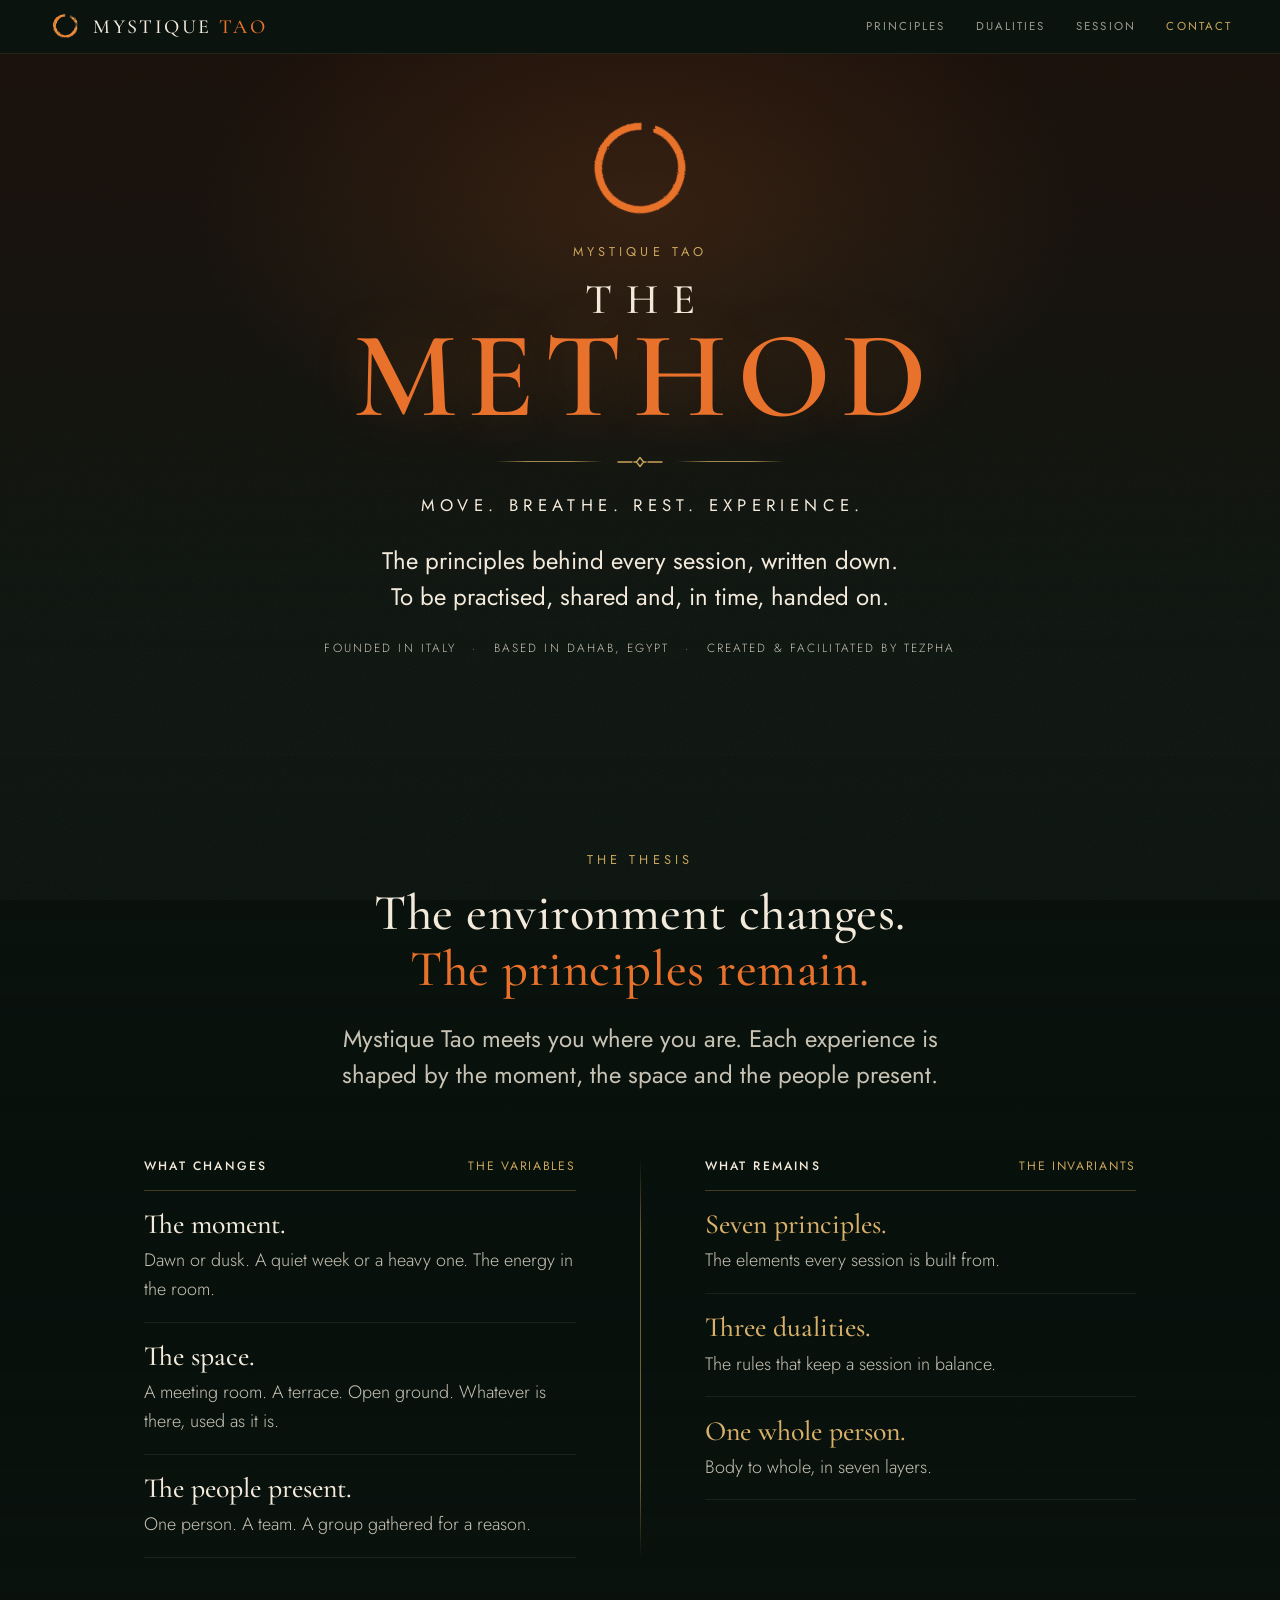
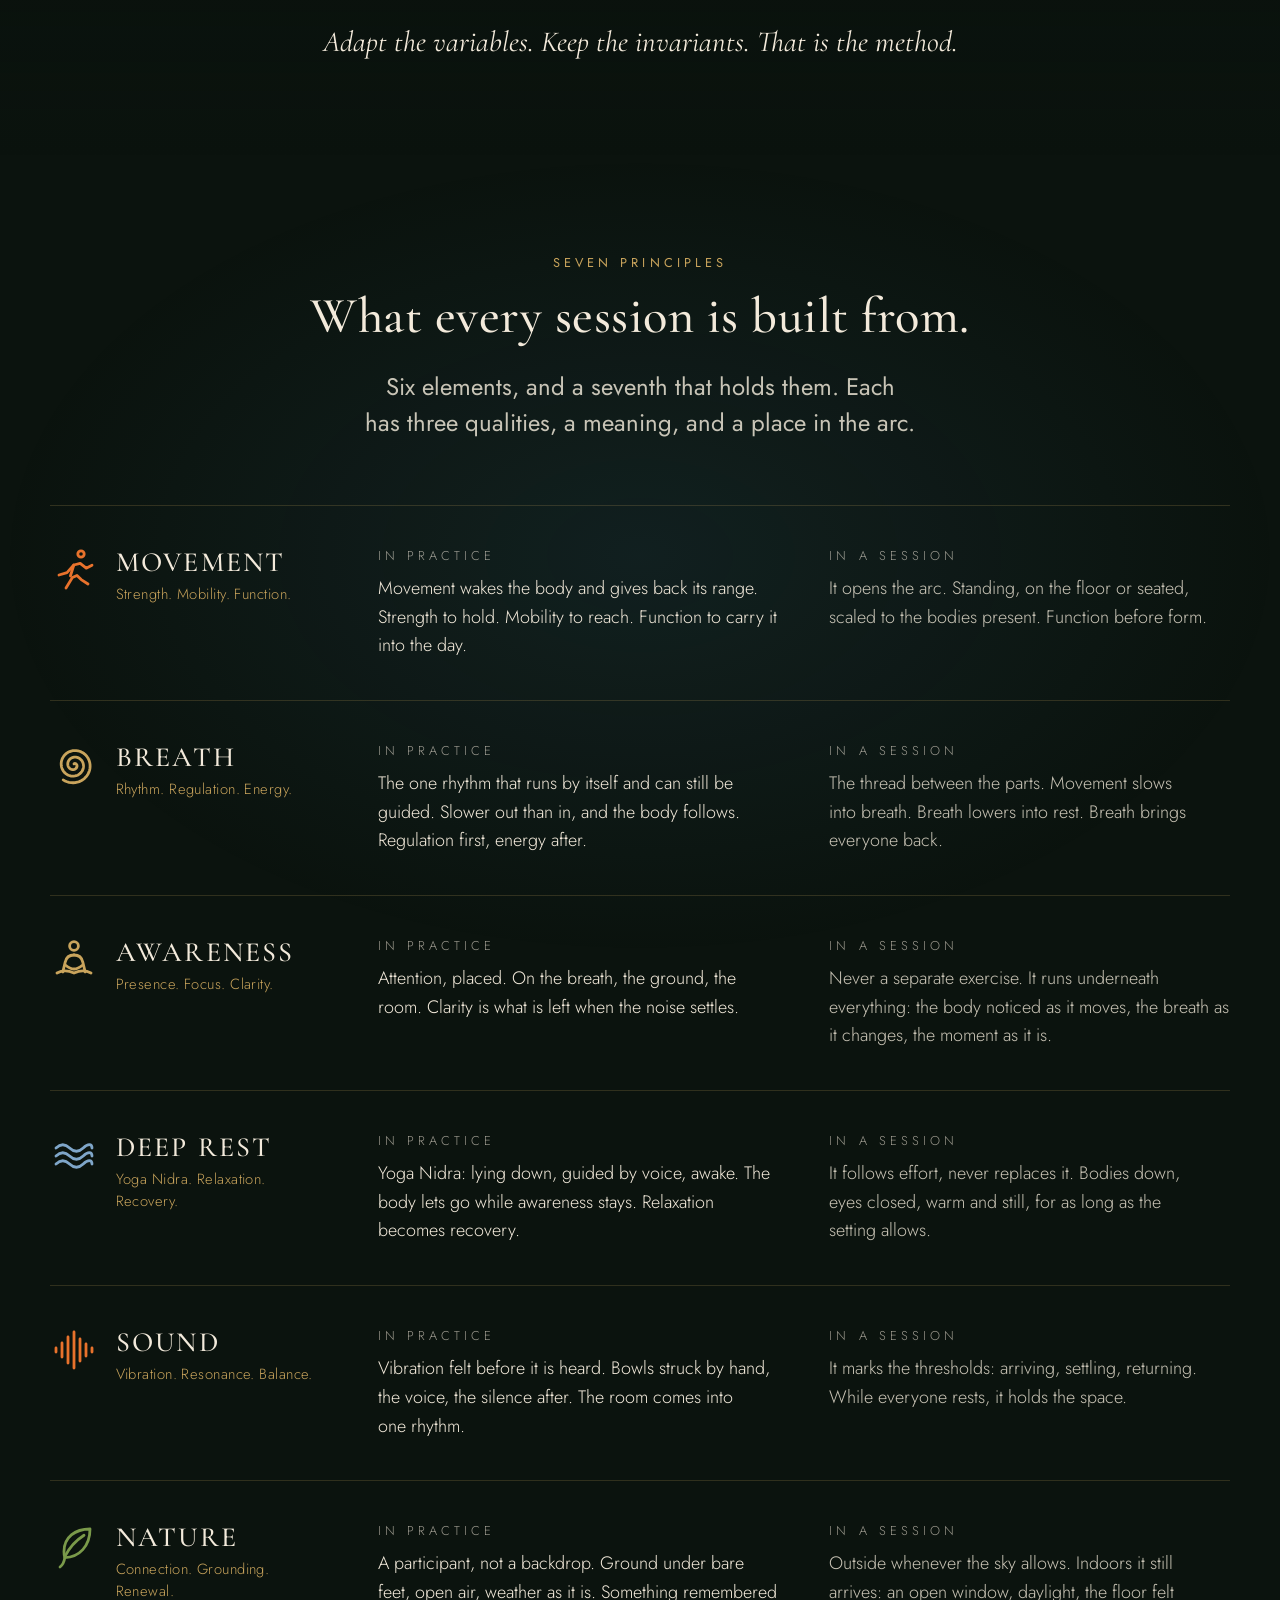
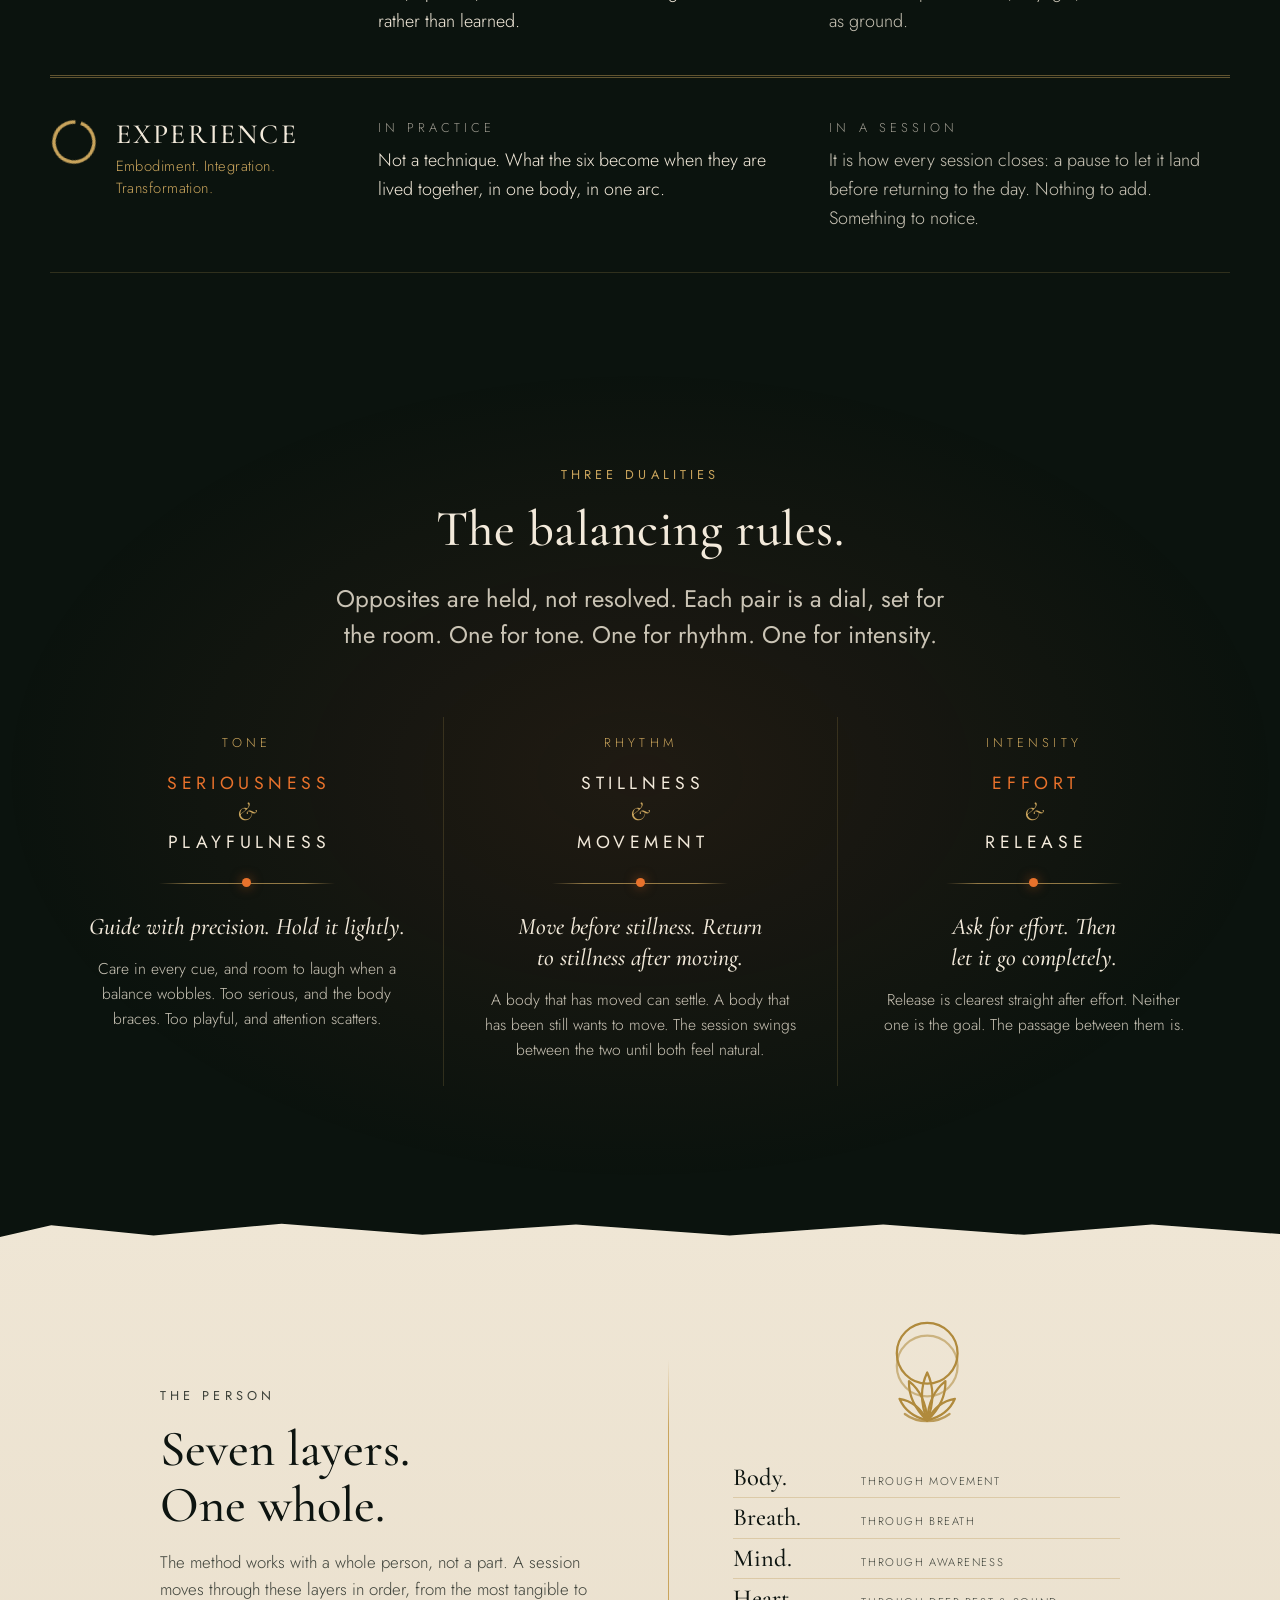
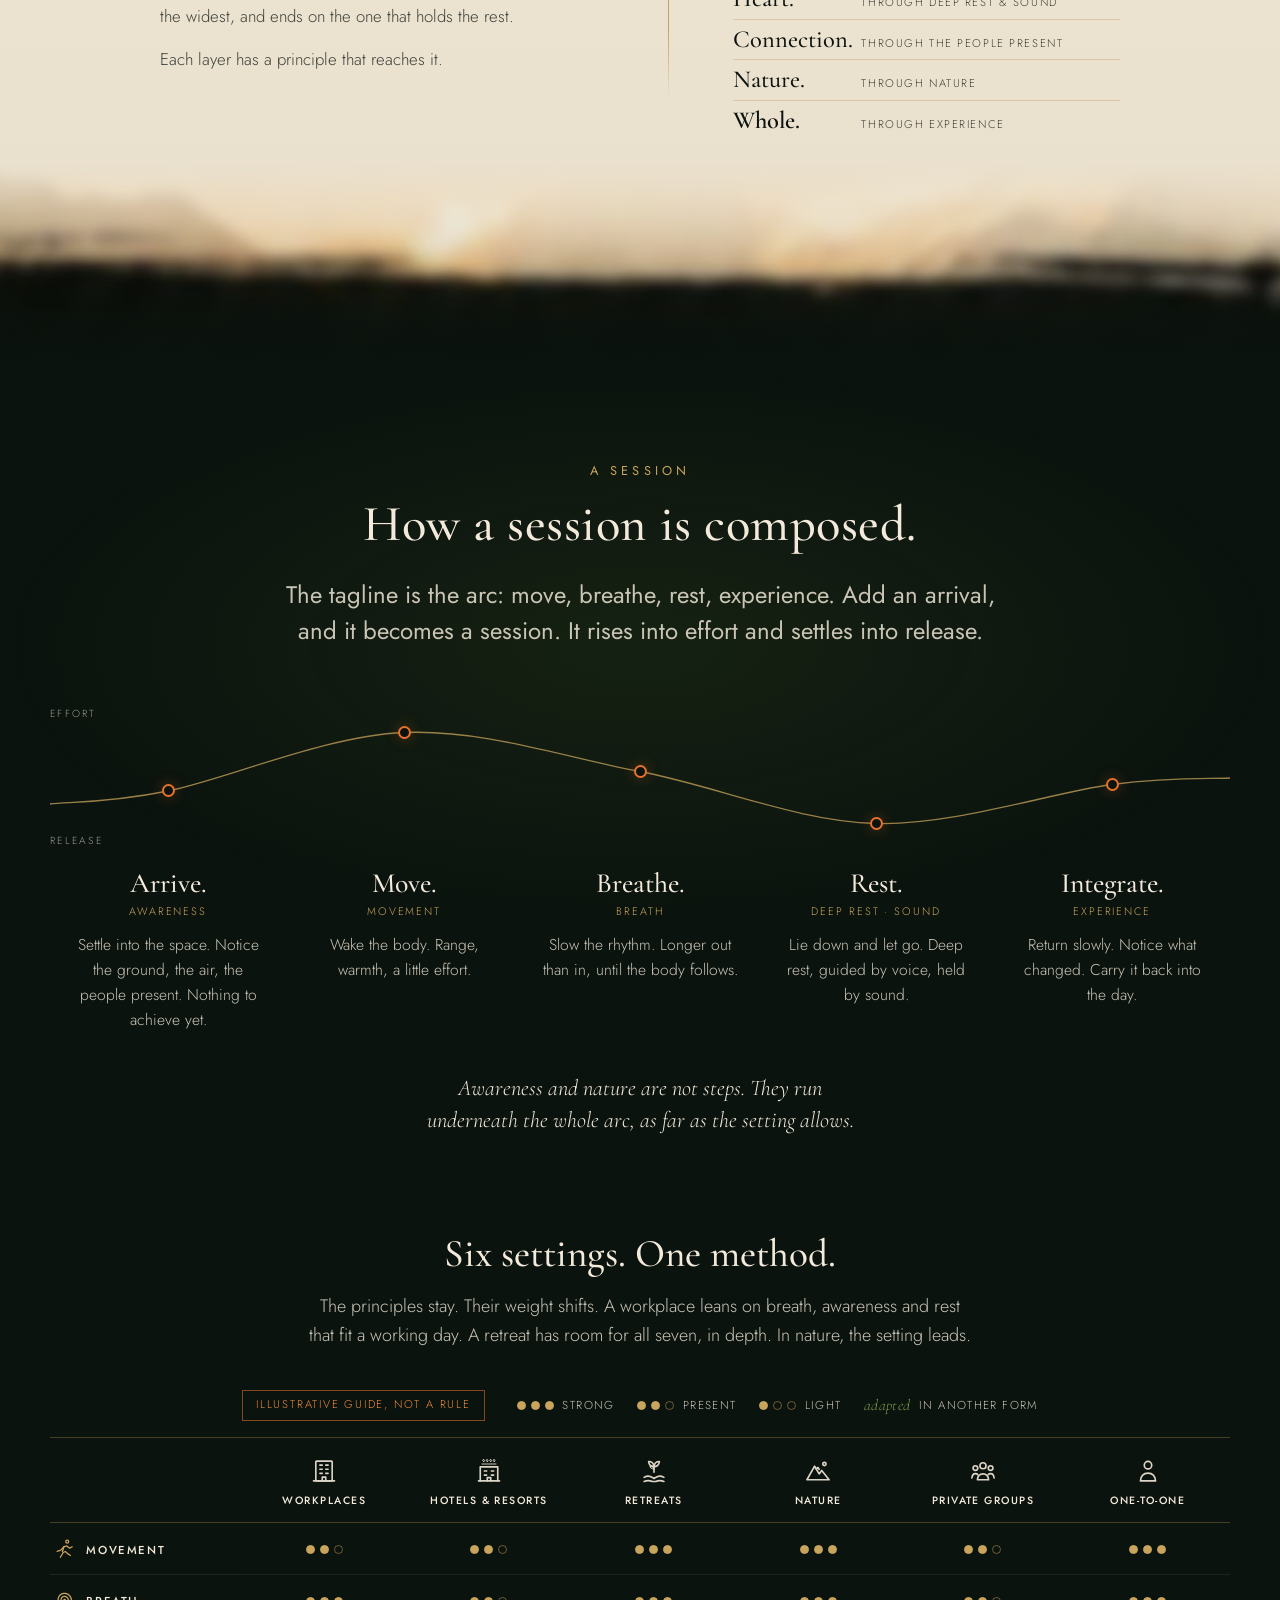
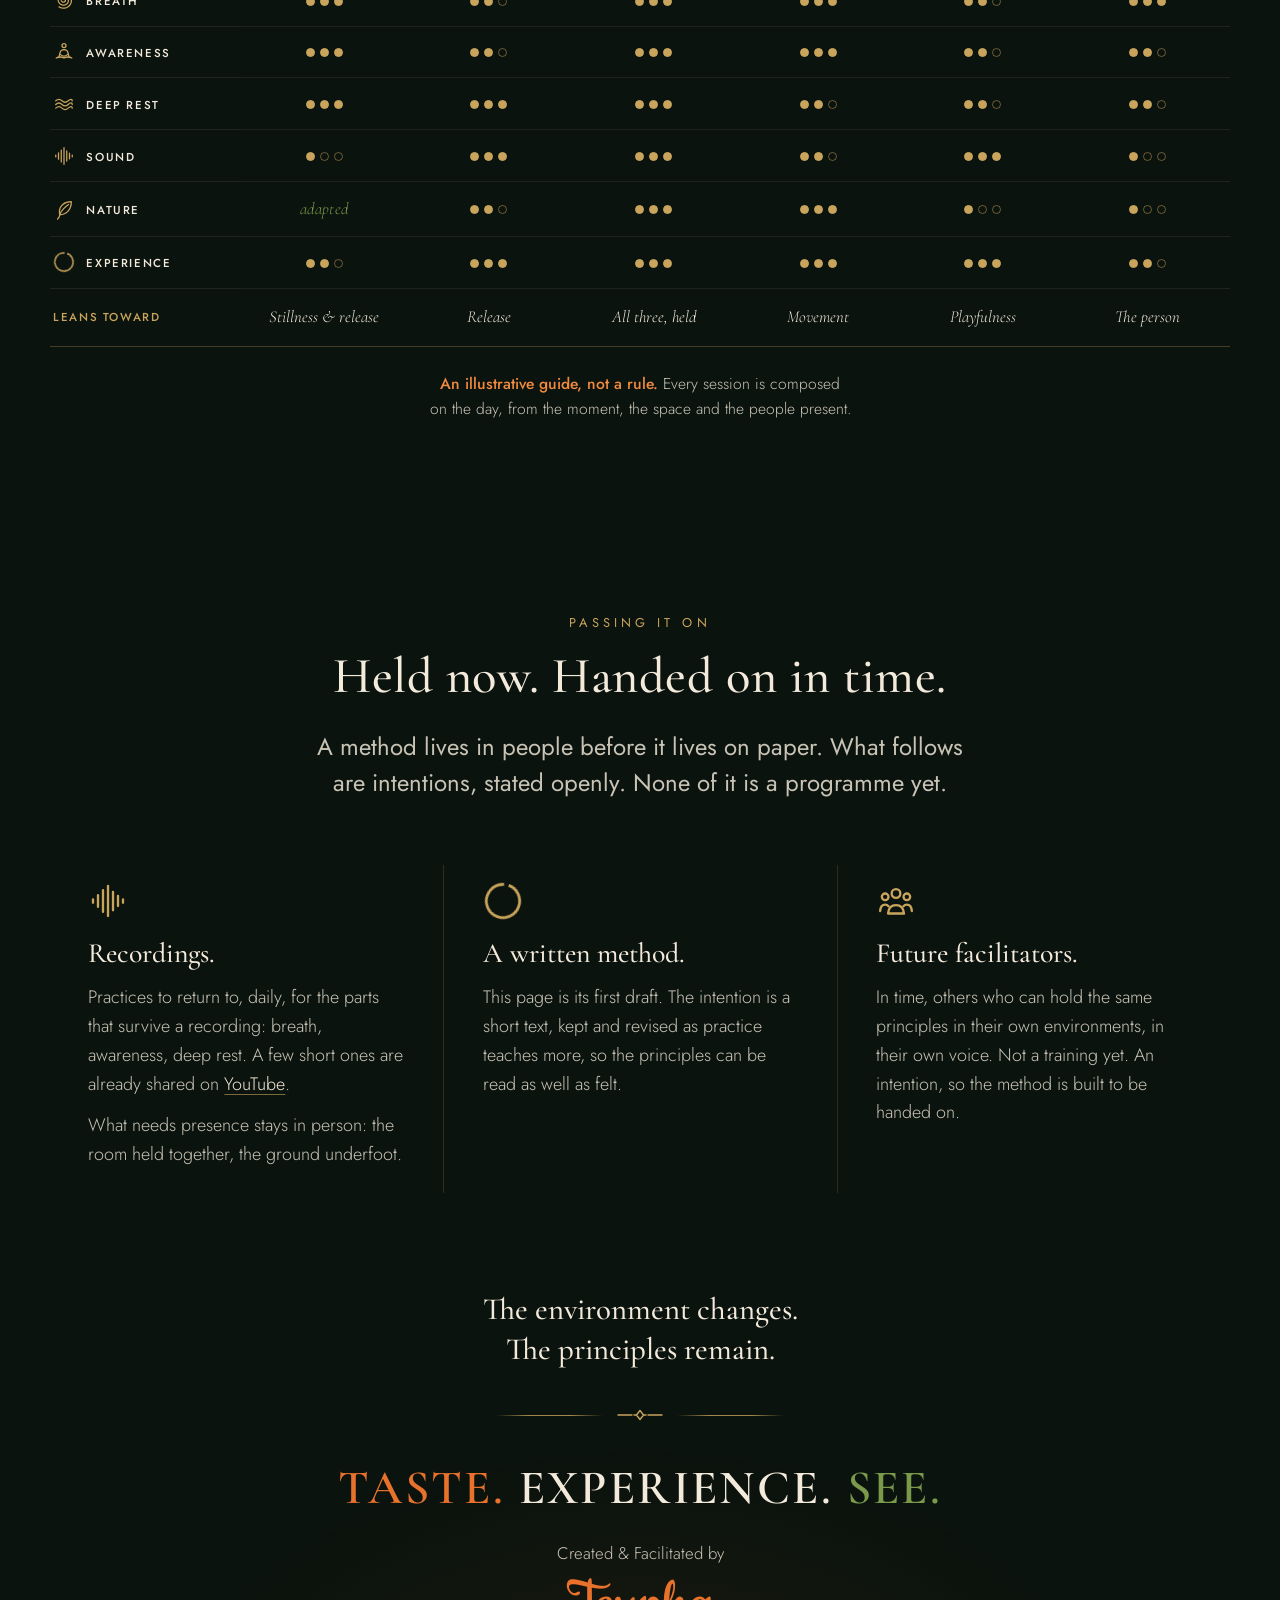
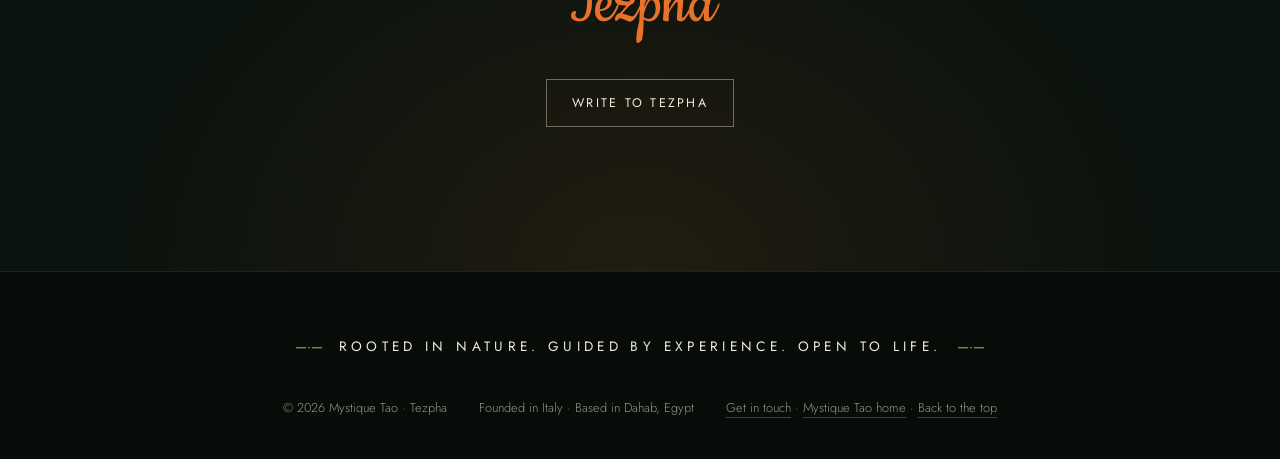
==== commit 6ab1d3a8: "Rebuild the soundscape as rain and a deep gong; finish new sections and method page Sound: the only " ====
--- a/method.html
+++ b/method.html
@@ -133,6 +133,32 @@
     </g>
   </symbol>
 
+  <!-- ===== Ways to join ===== -->
+  <symbol id="i-sea" viewBox="0 0 24 24">
+    <g class="i">
+      <path d="M6.6 12.5a5.4 5.4 0 0 1 10.8 0"/>
+      <path d="M12 3.4v1.5M5.6 6.1l1 1M18.4 6.1l-1 1"/>
+      <path d="M2.5 12.5h19"/>
+      <path d="M3.5 16.2c1.4-.9 2.8-.9 4.2 0s2.8.9 4.2 0 2.8-.9 4.2 0 2.8.9 4.2 0"/>
+      <path d="M7 19.8c1.2-.8 2.4-.8 3.6 0s2.4.8 3.6 0 2.4-.8 3.6 0"/>
+    </g>
+  </symbol>
+  <symbol id="i-elements" viewBox="0 0 24 24">
+    <g class="i">
+      <path d="M2.5 15L8 6l4.6 7.2"/>
+      <path d="M9.8 15c2.6-2.9 6.4-3.9 11.7-2.6"/>
+      <path d="M2.5 15h19"/>
+      <path d="M3 19c1.5-1 3-1 4.5 0s3 1 4.5 0 3-1 4.5 0 3 1 4.5 0"/>
+      <circle cx="18" cy="6" r="1.4"/>
+    </g>
+  </symbol>
+  <symbol id="i-play" viewBox="0 0 24 24">
+    <g class="i">
+      <rect x="2.5" y="5" width="19" height="14" rx="3"/>
+      <path d="M10.2 9.3v5.4l4.6-2.7z"/>
+    </g>
+  </symbol>
+
   <!-- ===== Emblems ===== -->
   <symbol id="i-lotus" viewBox="0 0 64 72">
     <g class="i" stroke-width="1.1">
--- a/assets/css/site.css
+++ b/assets/css/site.css
@@ -125,6 +125,7 @@
 .nav__links a::after { content: ""; position: absolute; left: 0; right: 0; top: -.4rem; bottom: -.4rem; } /* 44px tap target */
 .nav__links a:hover, .nav__links a:focus-visible { color: var(--mt-cream); border-bottom-color: rgba(201, 164, 92, .6); }
 .nav__links .nav__cta { color: var(--mt-gold); }
+@media (max-width: 1023px) { .nav__links .nav__more { display: none; } } /* the extra links only where they fit */
 
 /* ---------- Hero ---------- */
 .hero {
@@ -373,8 +374,9 @@
 /* ---------- Where: Dahab (large, now) and Italy (small, origin) ---------- */
 .where { position: relative; padding: var(--mt-space-6) var(--mt-gutter) var(--mt-space-7); overflow: hidden; background: radial-gradient(70% 45% at 60% 62%, rgb(var(--mt-tint) / .10), transparent 70%); }
 .where__inner { position: relative; max-width: var(--mt-max); margin: 0 auto; }
-.where__head { max-width: 46rem; margin: 0 auto var(--mt-space-5); text-align: center; }
+.where__head { max-width: 52rem; margin: 0 auto var(--mt-space-5); text-align: center; }
 .where__then { display: block; font-size: .55em; font-style: italic; font-weight: 400; color: var(--mt-gold-2); margin-bottom: .3em; }
+.where__title, .where__lead { text-wrap: balance; }
 .where__lead { margin-top: var(--mt-space-3); color: var(--mt-muted); font-size: var(--mt-size-lead); line-height: 1.5; }
 .where__places { display: grid; grid-template-columns: minmax(0, 1fr) minmax(220px, 30%); gap: clamp(1.5rem, 4vw, 4rem); align-items: end; }
 .place { margin: 0; position: relative; }
@@ -559,4 +561,4 @@
 @media (max-width: 374px) { [data-breath-start] { font-size: .72rem; letter-spacing: .14em; padding-inline: 1.2rem; } .context__name { letter-spacing: .1em; } }
 
 /* The list reset (ul[role="list"] { margin: 0 }) outranks .pillars; re-centre the row. */
-ul.pillars { margin-inline: auto; }
+ul.pillars, ul.ways__list, ul.videos { margin-inline: auto; }
--- a/assets/css/method.css
+++ b/assets/css/method.css
@@ -87,7 +87,8 @@
 }
 
 /* ---------- 2. Seven principles (moonlit twilight) ---------- */
-.m-principles { background: radial-gradient(55% 40% at 50% 8%, rgba(66, 128, 162, .10), transparent 70%); }
+/* glows use closest-side ellipses so they fade out before any section edge (no seams) */
+.m-principles { background: radial-gradient(closest-side at 50% 22%, rgba(66, 128, 162, .12), transparent); }
 .m-plist { list-style: none; margin: 0 auto; padding: 0; max-width: var(--mt-max); }
 .m-p {
   display: grid; grid-template-columns: minmax(15rem, 1fr) 1.45fr 1.45fr; gap: 1.2rem clamp(1.5rem, 4vw, 3.5rem);
@@ -113,7 +114,7 @@
 .m-p__text--soft { color: var(--mt-muted); }
 
 /* ---------- 3. Three dualities (candle) ---------- */
-.m-duals { background: radial-gradient(60% 55% at 50% 45%, rgba(204, 86, 58, .09), transparent 70%); }
+.m-duals { background: radial-gradient(closest-side at 50% 50%, rgba(204, 86, 58, .11), transparent); }
 ul.m-duals__list { list-style: none; margin: 0 auto; padding: 0; max-width: var(--mt-max); display: grid; grid-template-columns: repeat(3, 1fr); }
 .m-dual { text-align: center; padding: var(--mt-space-2) clamp(1rem, 3vw, 2.75rem) var(--mt-space-3); border-left: 1px solid rgba(201, 164, 92, .18); }
 .m-dual:first-child { border-left: 0; }
@@ -151,8 +152,11 @@
 /* ---------- 4. The person (parchment, dawn) ---------- */
 .m-person {
   --m-ink-text: rgba(13, 20, 16, .78);
+  --m-hz: clamp(110px, 16vw, 200px); /* horizon strip height */
   position: relative; overflow: hidden; color: var(--mt-ink);
-  background: linear-gradient(180deg, var(--mt-parchment), var(--mt-cream-2));
+  /* parchment stops where the horizon is opaque; below it the page ground (and its grain) shows through,
+     so the strip's faded foot meets the next section without a seam */
+  background: linear-gradient(180deg, var(--mt-parchment), var(--mt-cream-2)) top / 100% calc(100% - var(--m-hz) * .4) no-repeat;
   padding: var(--mt-space-6) var(--mt-gutter) 0; margin-top: var(--mt-space-4);
   clip-path: polygon(0 2%, 4% .4%, 12% 1.8%, 22% .2%, 33% 1.7%, 45% .3%, 57% 1.8%, 69% .3%, 80% 1.7%, 90% .3%, 100% 1.6%, 100% 100%, 0 100%);
   scroll-margin-top: 4.75rem;
@@ -178,14 +182,14 @@
 .m-layers__via { font-size: .7rem; letter-spacing: .14em; text-transform: uppercase; color: var(--m-ink-text); }
 .m-layers__whole .m-layers__word { font-weight: 600; }
 .m-person__horizon {
-  position: relative; height: clamp(110px, 16vw, 200px); margin: calc(-1 * var(--mt-space-4)) calc(-1 * var(--mt-gutter)) 0;
+  position: relative; height: var(--m-hz); margin: calc(-1 * var(--mt-space-4)) calc(-1 * var(--mt-gutter)) 0;
   background: url("../img/atmos-mountains.jpg") center 40% / cover no-repeat;
-  -webkit-mask-image: linear-gradient(180deg, transparent, #000 55%, #000); mask-image: linear-gradient(180deg, transparent, #000 55%, #000);
+  -webkit-mask-image: linear-gradient(180deg, transparent, #000 50%, #000 66%, transparent); mask-image: linear-gradient(180deg, transparent, #000 50%, #000 66%, transparent);
 }
 .m-person__horizon::after { content: ""; position: absolute; inset: 0; background: linear-gradient(180deg, rgba(239, 230, 213, 0) 0%, rgba(13, 20, 16, .15) 60%, rgb(var(--mt-bg-shift)) 100%); }
 
 /* ---------- 5. Session: the arc (moss) ---------- */
-.m-session { background: radial-gradient(60% 35% at 50% 6%, rgba(108, 152, 58, .09), transparent 70%); }
+.m-session { background: radial-gradient(closest-side at 50% 16%, rgba(108, 152, 58, .11), transparent); }
 .m-arc { max-width: var(--mt-max); margin: 0 auto; }
 .m-arc__curve { position: relative; height: 130px; margin: 0 0 var(--mt-space-3); }
 .m-arc__curve svg { position: absolute; inset: 0; width: 100%; height: 100%; overflow: visible; }
